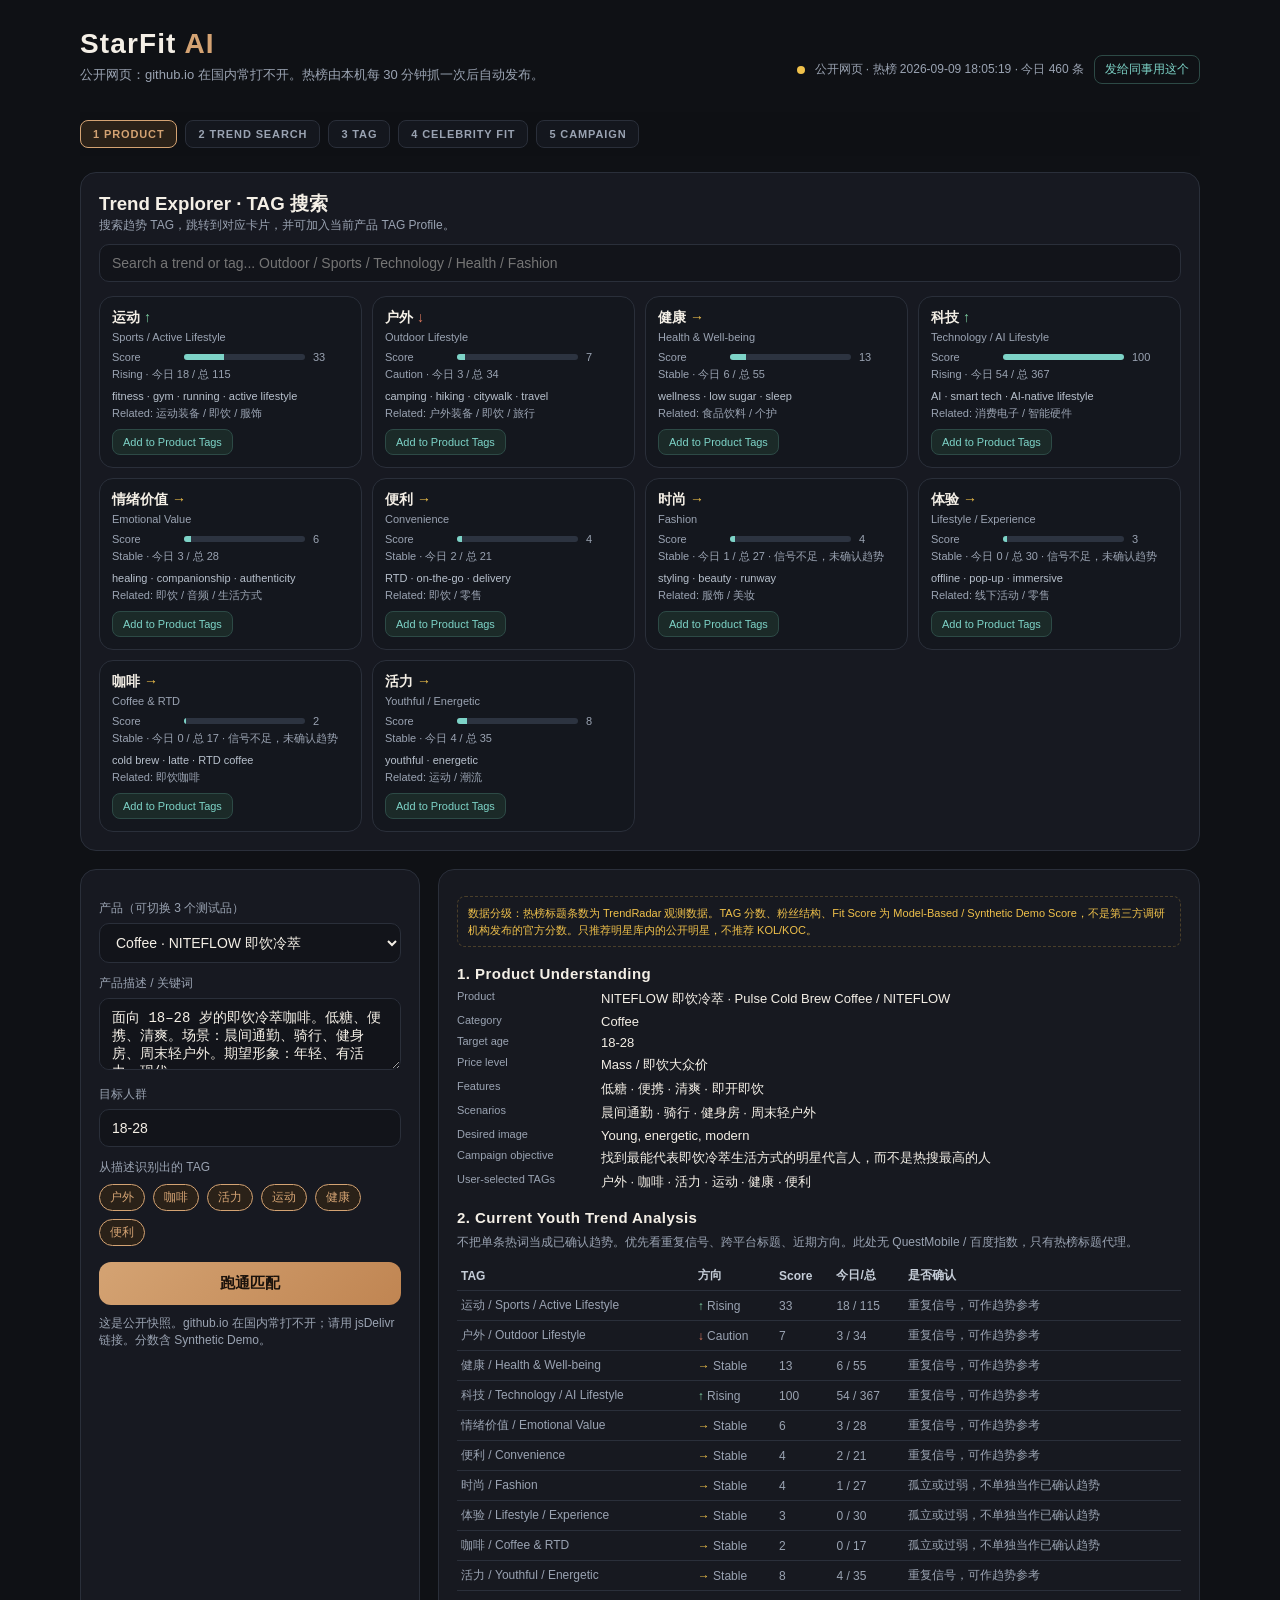
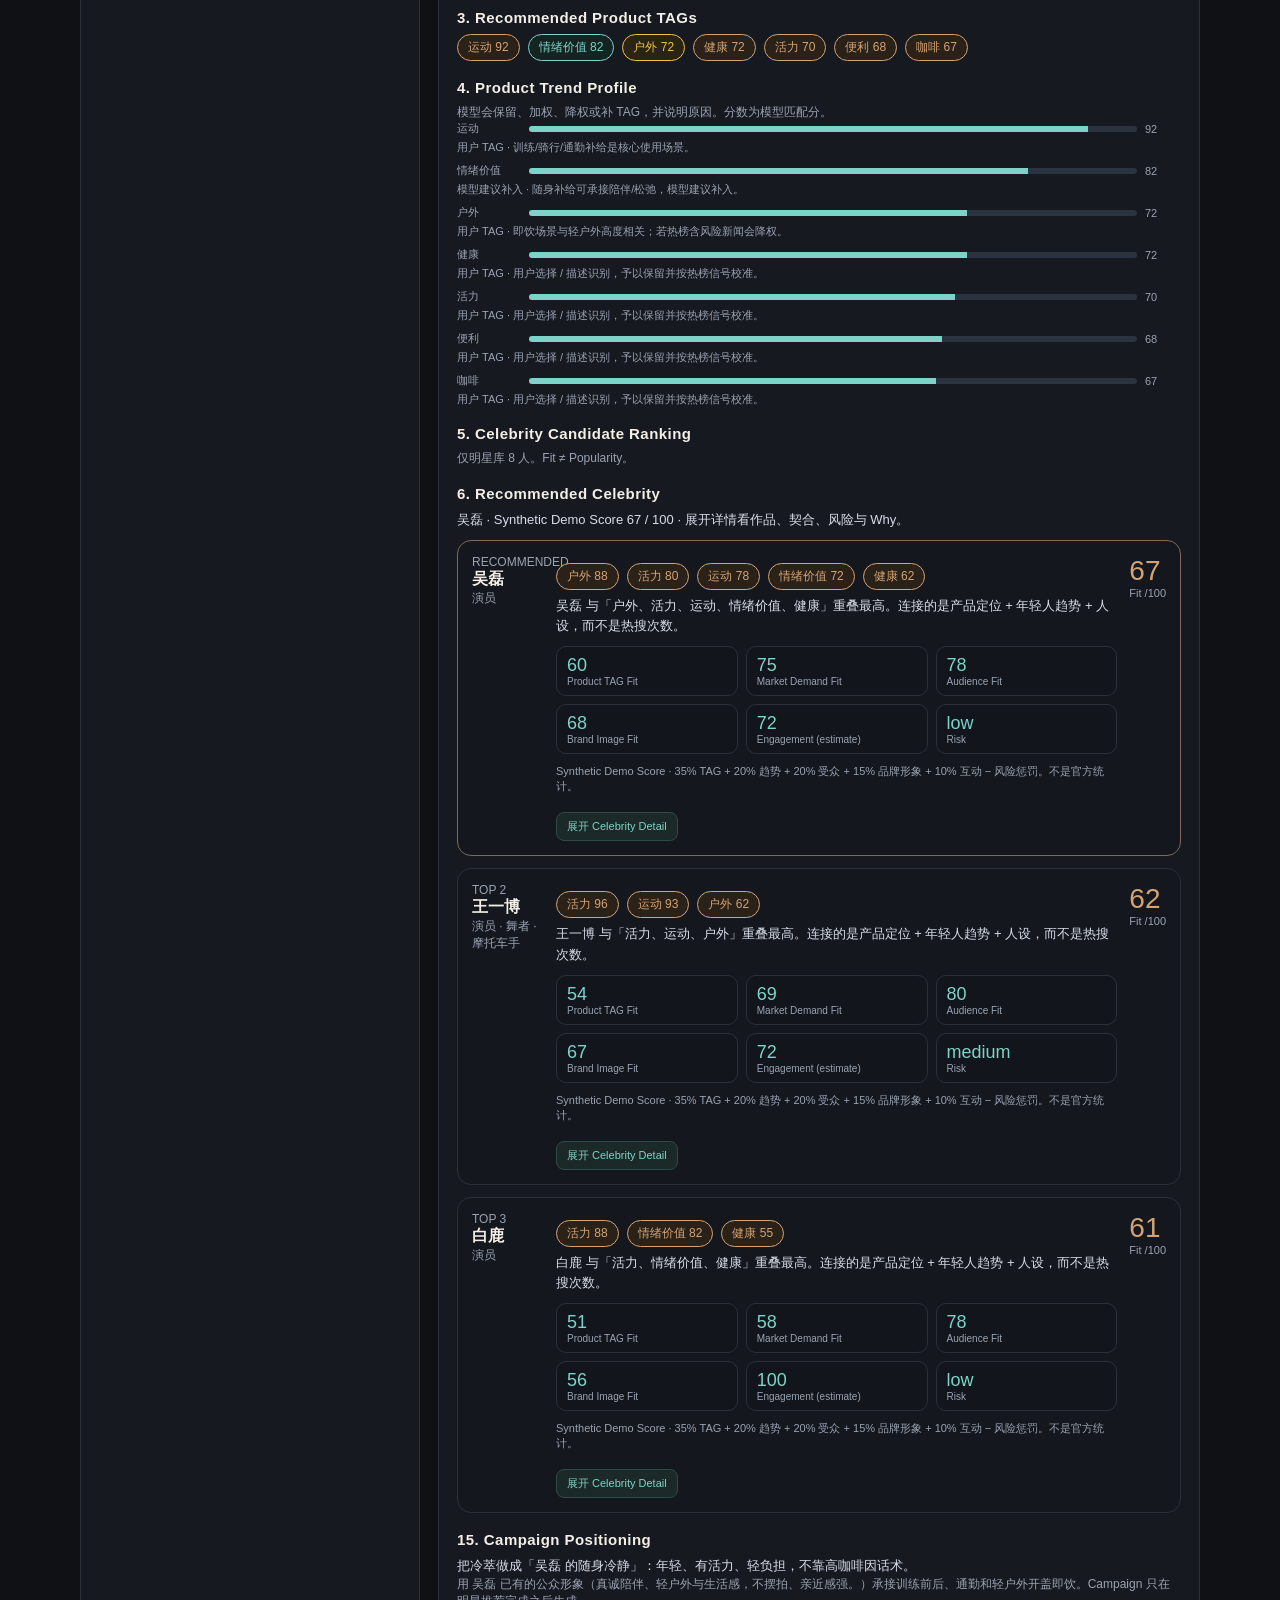
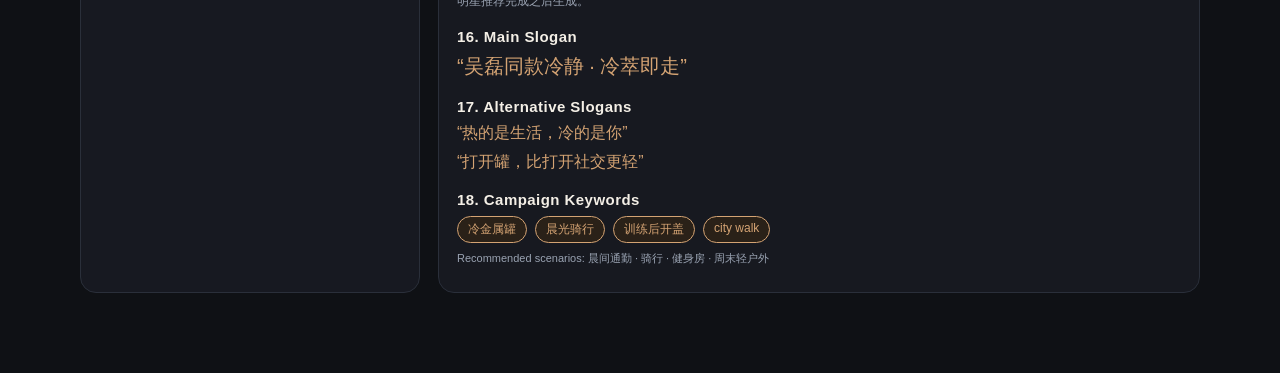
==== index.html @ bd8d04a3 "Publish the latest StarFit demo so colleagues can open it outside this LAN. Co-authored-by: Cursor <" ====
<!DOCTYPE html>
<html lang="zh-CN">
<head>
<meta charset="UTF-8">
<meta name="viewport" content="width=device-width, initial-scale=1.0">
<title>StarFit AI · 明星 × 年轻人趋势 × 品牌匹配</title>
<style>
  :root {
    --bg: #0f1115;
    --card: #181b22;
    --line: #2a2f3a;
    --text: #f4efe6;
    --muted: #9aa3b2;
    --accent: #d4a373;
    --accent-2: #7dd3c7;
    --good: #7dcea0;
    --warn: #f0c14b;
    --bad: #e07a5f;
  }
  * { box-sizing: border-box; margin: 0; padding: 0; }
  body {
    font-family: "PingFang SC", "Noto Sans SC", Inter, sans-serif;
    background: radial-gradient(1200px 600px at 10% -10%, #243044 0%, var(--bg) 50%);
    color: var(--text);
    min-height: 100vh;
    padding: 28px 20px 80px;
  }
  .wrap { max-width: 1120px; margin: 0 auto; }
  header { display: flex; justify-content: space-between; align-items: flex-end; gap: 16px; margin-bottom: 28px; }
  h1 { font-size: 28px; letter-spacing: .04em; }
  h1 span { color: var(--accent); }
  .sub { color: var(--muted); font-size: 13px; margin-top: 6px; }
  .grid { display: grid; grid-template-columns: 340px 1fr; gap: 18px; }
  @media (max-width: 900px) { .grid { grid-template-columns: 1fr; } }
  .card {
    background: color-mix(in srgb, var(--card) 92%, transparent);
    border: 1px solid var(--line);
    border-radius: 16px;
    padding: 18px;
  }
  label { display: block; font-size: 12px; color: var(--muted); margin: 12px 0 6px; }
  select, input, textarea {
    width: 100%; background: #12141a; color: var(--text);
    border: 1px solid var(--line); border-radius: 10px; padding: 10px 12px; font-size: 14px;
  }
  textarea { min-height: 72px; resize: vertical; }
  .tags { display: flex; flex-wrap: wrap; gap: 8px; margin-top: 8px; }
  .tag {
    font-size: 12px; padding: 4px 10px; border-radius: 999px;
    border: 1px solid var(--line); color: var(--muted);
  }
  .tag.on { background: #2a2118; border-color: var(--accent); color: var(--accent); }
  .tag.add { background: #142422; border-color: var(--accent-2); color: var(--accent-2); }
  .tag.warn { background: #2a2414; border-color: var(--warn); color: var(--warn); }
  button.run {
    width: 100%; margin-top: 16px; padding: 12px 14px; border: 0; border-radius: 12px;
    background: linear-gradient(135deg, #d4a373, #c08552); color: #1a120c;
    font-weight: 700; cursor: pointer; font-size: 15px;
  }
  button.run:hover { filter: brightness(1.08); }
  button.ghost {
    width: 100%; margin-top: 8px; padding: 10px 14px; border-radius: 12px;
    background: transparent; color: var(--accent-2); border: 1px solid #2d4a46; cursor: pointer;
  }
  button.ghost:disabled { opacity: .5; cursor: wait; }
  .livebar {
    display: flex; align-items: center; gap: 10px; justify-content: flex-end; flex-wrap: wrap;
    font-size: 12px; color: var(--muted);
  }
  a.share {
    color: var(--accent-2); text-decoration: none; border: 1px solid #2d4a46;
    padding: 5px 10px; border-radius: 8px; white-space: nowrap;
  }
  a.share:hover { filter: brightness(1.1); }
  .dot { width: 8px; height: 8px; border-radius: 50%; background: var(--good); box-shadow: 0 0 8px var(--good); }
  .dot.off { background: var(--warn); box-shadow: none; }
  .flow {
    display: flex; gap: 8px; flex-wrap: wrap; margin: 0 0 16px;
    position: sticky; top: 8px; z-index: 30; padding: 8px 0;
    background: color-mix(in srgb, var(--bg) 88%, transparent);
    backdrop-filter: blur(10px);
  }
  .flow button {
    font: inherit; font-size: 11px; font-weight: 700; letter-spacing: .08em;
    color: var(--muted); padding: 7px 12px; border: 1px solid var(--line);
    border-radius: 8px; background: #14171e; cursor: pointer;
  }
  .flow button:hover { color: var(--text); border-color: var(--accent-2); }
  .flow button.on { color: var(--accent); border-color: var(--accent); background: #2a2118; }
  #panel-product, #trend-explorer, #panel-tags, #panel-tag, #panel-ranking, #panel-campaign, #panel-product-out {
    scroll-margin-top: 56px;
  }
  .search-wrap { position: relative; margin: 10px 0 14px; }
  .search-drop {
    display: none; position: absolute; z-index: 20; left: 0; right: 0; top: calc(100% + 6px);
    background: #12151c; border: 1px solid var(--line); border-radius: 12px; overflow: hidden;
  }
  .search-drop.show { display: block; }
  .search-item {
    width: 100%; text-align: left; background: transparent; border: 0; color: var(--text);
    padding: 10px 12px; cursor: pointer; display: flex; justify-content: space-between; gap: 10px; align-items: center;
  }
  .search-item:hover { background: #1c2230; }
  .trend-grid { display: grid; grid-template-columns: repeat(auto-fill, minmax(210px, 1fr)); gap: 10px; }
  .trend-card {
    border: 1px solid var(--line); border-radius: 14px; padding: 12px; background: #14171e; scroll-margin-top: 18px;
  }
  .trend-card.hl { border-color: var(--accent); box-shadow: 0 0 0 1px color-mix(in srgb, var(--accent) 55%, transparent); }
  .trend-card h4 { font-size: 14px; margin-bottom: 4px; }
  .arrow { color: var(--good); font-weight: 700; }
  .arrow.down { color: var(--bad); }
  .arrow.flat { color: var(--warn); }
  .mini { font-size: 11px; color: var(--muted); margin: 4px 0 8px; }
  button.tiny {
    width: auto; margin: 0; padding: 6px 10px; font-size: 11px; border-radius: 8px;
    background: #1b2a28; color: var(--accent-2); border: 1px solid #2d4a46; cursor: pointer;
  }
  .celeb { display: grid; grid-template-columns: 72px 1fr auto; gap: 12px; align-items: start; padding: 14px; border: 1px solid var(--line); border-radius: 14px; background: #14171e; }
  .celeb.open { grid-template-columns: 1fr; }
  .celeb-detail {
    grid-column: 1 / -1; border-top: 1px dashed var(--line); padding-top: 14px; margin-top: 6px;
    display: grid; gap: 14px;
  }
  .profile-grid { display: grid; grid-template-columns: 1fr 1fr; gap: 8px 16px; font-size: 13px; }
  @media (max-width: 700px) { .profile-grid, .fit-grid { grid-template-columns: 1fr; } }
  .profile-grid b { display: block; font-size: 11px; color: var(--muted); font-weight: 500; }
  .fit-grid { display: grid; grid-template-columns: 1fr 200px; gap: 16px; align-items: center; }
  .match-col h4, .market h4, .works h4 { font-size: 13px; color: var(--accent); margin-bottom: 8px; letter-spacing: .04em; }
  .pair { display: grid; grid-template-columns: 72px 1fr 40px; gap: 8px; align-items: center; font-size: 11px; color: var(--muted); margin: 5px 0; }
  .pair i { display: block; height: 7px; background: #2c3340; border-radius: 99px; overflow: hidden; }
  .pair i em { display: block; height: 100%; background: var(--accent-2); }
  .pair.strong i em { background: var(--good); }
  .pair.partial i em { background: var(--warn); }
  .market-score { font-size: 28px; color: var(--accent-2); font-variant-numeric: tabular-nums; }
  .market-score small { display: block; font-size: 11px; color: var(--muted); }
  .note-chip { font-size: 11px; color: var(--warn); border: 1px dashed var(--line); border-radius: 8px; padding: 6px 8px; }
  .works li { font-size: 13px; color: #d7dde8; margin: 4px 0 4px 16px; }
  .rank { display: grid; gap: 12px; }
  .celeb { display: grid; grid-template-columns: 72px 1fr auto; gap: 12px; align-items: start; padding: 14px; border: 1px solid var(--line); border-radius: 14px; background: #14171e; }
  .score { font-size: 28px; color: var(--accent); font-variant-numeric: tabular-nums; }
  .score small { display: block; font-size: 11px; color: var(--muted); font-weight: 400; }
  .why { font-size: 13px; color: #d7dde8; line-height: 1.55; margin-top: 6px; }
  .bars { display: grid; gap: 4px; margin-top: 8px; }
  .bar { display: grid; grid-template-columns: 64px 1fr 36px; gap: 8px; align-items: center; font-size: 11px; color: var(--muted); }
  .bar i { display: block; height: 6px; background: #2c3340; border-radius: 99px; overflow: hidden; }
  .bar i em { display: block; height: 100%; background: var(--accent-2); }
  .campaign { margin-top: 16px; }
  .slogan { font-size: 20px; color: var(--accent); margin: 8px 0; }
  .muted { color: var(--muted); font-size: 12px; }
  .source { font-size: 11px; color: var(--warn); border: 1px dashed #4a3f2a; border-radius: 8px; padding: 8px 10px; margin: 8px 0 14px; line-height: 1.5; }
  .kv { display: grid; grid-template-columns: 132px 1fr; gap: 6px 12px; font-size: 13px; }
  .kv b { color: var(--muted); font-weight: 500; font-size: 11px; }
  .score-row { display: grid; grid-template-columns: repeat(3, 1fr); gap: 8px; margin: 10px 0; }
  @media (max-width: 700px) { .score-row { grid-template-columns: 1fr 1fr; } .kv { grid-template-columns: 1fr; } }
  .metric { background: #12151c; border: 1px solid var(--line); border-radius: 10px; padding: 8px 10px; }
  .metric em { font-style: normal; font-size: 18px; color: var(--accent-2); font-variant-numeric: tabular-nums; display: block; }
  .metric span { display: block; font-size: 10px; color: var(--muted); }
  .rec { border-color: color-mix(in srgb, var(--accent) 50%, var(--line)); }
  .kw { font-size: 11px; color: #b7c0cc; }
  h3.sec { font-size: 15px; margin: 18px 0 8px; letter-spacing: .03em; }
  .pair.weak i em { background: #5a6270; }
  .risks li { font-size: 13px; color: #d7dde8; margin: 4px 0 4px 16px; }
  .pill { font-size: 11px; padding: 2px 8px; border-radius: 99px; }
  .pill.keep { background: #1d3a2c; color: var(--good); }
  .pill.add { background: #16332f; color: var(--accent-2); }
  .pill.caution { background: #3a3014; color: var(--warn); }
  table { width: 100%; border-collapse: collapse; font-size: 12px; margin-top: 10px; }
  td, th { text-align: left; padding: 6px 4px; border-bottom: 1px solid var(--line); color: var(--muted); }
  th { color: #c5cdd8; }
</style>
</head>
<body>
<div class="wrap">
  <header>
    <div>
      <h1>StarFit <span>AI</span></h1>
      <p class="sub">实时网站：热榜来自本机 TrendRadar，匹配分数随最新数据重算。</p>
    </div>
    <div class="livebar">
      <span class="dot" id="dot"></span><span id="liveMeta">连接中…</span>
      <a id="shareLink" class="share" href="https://fastly.jsdelivr.net/gh/zhongh918-ops/starfit-ai@main/index.html" target="_blank" rel="noopener">发给同事用这个</a>
    </div>
  </header>

  <nav class="flow" id="flowNav" aria-label="流程跳转">
    <button type="button" data-go="panel-product" class="on">1 PRODUCT</button>
    <button type="button" data-go="trend-explorer">2 TREND SEARCH</button>
    <button type="button" data-go="panel-tag">3 TAG</button>
    <button type="button" data-go="panel-ranking">4 CELEBRITY FIT</button>
    <button type="button" data-go="panel-campaign">5 CAMPAIGN</button>
  </nav>

  <section id="trend-explorer" class="card" style="margin-bottom:18px">
    <h3>Trend Explorer · TAG 搜索</h3>
    <p class="muted">搜索趋势 TAG，跳转到对应卡片，并可加入当前产品 TAG Profile。</p>
    <div class="search-wrap">
      <input id="tagSearch" placeholder="Search a trend or tag... Outdoor / Sports / Technology / Health / Fashion" autocomplete="off">
      <div id="tagResults" class="search-drop"></div>
    </div>
    <div id="trendCards" class="trend-grid"></div>
  </section>

  <div class="grid">
    <aside class="card" id="panel-product">
      <label>产品（可切换 3 个测试品）</label>
      <select id="product"></select>
      <label>产品描述 / 关键词</label>
      <textarea id="desc" placeholder="输入卖点或关键词，例如：时尚、美妆、情绪价值。改完点「跑通匹配」。"></textarea>
      <label>目标人群</label>
      <input id="audience" value="18-28">
      <label>从描述识别出的 TAG</label>
      <div class="tags" id="seedTags"></div>
      <span id="panel-tags"></span>
      <button class="run" id="run">跑通匹配</button>
      <button class="ghost" id="refresh">抓取最新热榜（约 1 分钟）</button>
      <p class="muted" style="margin-top:10px" id="hint">只推荐明星库内的公开明星，不推荐 KOL/KOC。匹配分为 Model-Based / Synthetic Demo Score，不是第三方官方分数。</p>
    </aside>
    <main id="out" class="card"><p class="muted">选择产品后点击跑通。系统会用趋势库判断 TAG 是否成立，再匹配 Top 3 明星并生成 slogan。</p></main>
  </div>
</div>
<script>
const state = { trends: null, celebrities: null, products: null, meta: null, seeded: false, pinnedTags: [], openCeleb: null };

function setLive() {
  const m = state.meta || {};
  const live = !!m.live;
  const today = m.today_items != null ? `今日 ${m.today_items} 条` : '';
  const when = (m.source_mtime || m.generated_at || '').replace('T', ' ').slice(0, 19);
  const clock = new Date().toTimeString().slice(0, 8);
  document.getElementById('liveMeta').textContent = live
    ? `实时 ${clock} · ${today} · 热榜 ${when || '—'}`
    : `公开网页 · 热榜 ${when || '—'} · ${today}`;
  document.getElementById('dot').classList.toggle('off', !live);
  document.querySelector('.sub').textContent = live
    ? '实时网站：热榜来自本机 TrendRadar，匹配分数随最新数据重算。'
    : '公开网页：github.io 在国内常打不开。热榜由本机每 30 分钟抓一次后自动发布。';
  document.getElementById('refresh').hidden = !live;
  document.getElementById('hint').textContent = live
    ? '本机实时页只有同一 Wi-Fi 能开。发给外网同事请点右上角「发给同事用这个」。'
    : '这是公开快照。github.io 在国内常打不开；请用 jsDelivr 链接。分数含 Synthetic Demo。';
}

async function fetchState() {
  try {
    const r = await fetch('/api/state', { cache: 'no-store' });
    const ct = r.headers.get('content-type') || '';
    if (r.ok && ct.includes('application/json')) return r.json();
  } catch (e) {}
  const r = await fetch('data/state.json?t=' + Date.now(), { cache: 'no-store' });
  if (!r.ok) throw new Error('无法加载趋势数据');
  return r.json();
}

async function load(keepProduct) {
  const data = await fetchState();
  state.trends = data.trends;
  state.celebrities = data.celebrities;
  state.products = data.products;
  state.meta = data.meta;
  setLive();
  const sel = document.getElementById('product');
  if (!state.products.some(p => p.id === 'custom')) {
    state.products.push({ id: 'custom', name: '自定义产品', category: 'Custom', audience: '18-28', seed_tags: [], description: '' });
  }
  if (!state.seeded) {
    sel.innerHTML = '';
    state.products.forEach((x, i) => {
      const o = document.createElement('option');
      o.value = x.id; o.textContent = `${x.category} · ${x.name}`;
      if (i === 0) o.selected = true;
      sel.appendChild(o);
    });
    state.seeded = true;
  }
  if (!keepProduct) { state.pinnedTags = []; fillProduct(); }
  else syncTagsFromDesc();
  renderTrends();
  render();
}

const TAG_RULES = {
  '运动': /运动|健身|跑步|马拉松|NBA|CBA|足球|篮球|奥运|训练|瑜伽|骑行|网球|乒乓|运动员|跑鞋|球鞋|健身房|sports?|fitness|running|gym/i,
  '户外': /户外|露营|徒步|登山|旅行|自驾|city\s*walk|海边|滑雪|冲浪|川西|outdoor|camping|hiking|travel/i,
  '健康': /健康|养生|减脂|减肥|睡眠|防晒|低糖|无糖|轻食|蛋白|health/i,
  '科技': /科技|AI|人工智能|芯片|华为|苹果|小米|机器人|智能|数码|手机|耳机|降噪|折叠|tech|smart/i,
  '情绪价值': /情绪|治愈|松弛|氛围|陪伴|真诚|解压|燕麦系|healing/i,
  '便利': /便利|即饮|外卖|通勤|速溶|懒人|到家|convenient/i,
  '时尚': /时尚|穿搭|美妆|潮流|秀场|时装|造型|fashion|beauty|makeup/i,
  '体验': /体验|沉浸|快闪|线下|展览|市集|experience/i,
  '咖啡': /咖啡|拿铁|冷萃|美式|咖啡因|茶姬|coffee|latte/i,
  '活力': /青春|活力|街舞|热血|燃|youth|energy/i
};
const EN_ALIAS = { sports:'运动', sport:'运动', fitness:'运动', running:'运动', gym:'运动', outdoor:'户外', outdoors:'户外', health:'健康', tech:'科技', fashion:'时尚', beauty:'时尚', makeup:'时尚', coffee:'咖啡' };

function extractTags(text) {
  const found = [];
  const seen = new Set();
  const add = t => { if (t && !seen.has(t)) { seen.add(t); found.push(t); } };
  const raw = (text || '').trim();
  if (!raw) return found;
  Object.keys(TAG_RULES).forEach(tag => { if (raw.includes(tag)) add(tag); });
  Object.keys(TAG_RULES).forEach(tag => { if (TAG_RULES[tag].test(raw)) add(tag); });
  raw.split(/[\s,，、;；/|]+/).forEach(tok => {
    const k = tok.trim().toLowerCase();
    if (EN_ALIAS[k]) add(EN_ALIAS[k]);
  });
  return found;
}

function currentSeed() {
  const extracted = extractTags(document.getElementById('desc').value);
  const p = state.products.find(x => x.id === document.getElementById('product').value);
  const base = extracted.length ? extracted : ((p && p.seed_tags) ? p.seed_tags.slice() : []);
  const extra = state.pinnedTags || [];
  return [...new Set([...base, ...extra])];
}

function syncTagsFromDesc() {
  const extracted = extractTags(document.getElementById('desc').value);
  const seed = currentSeed();
  const fallback = extracted.length === 0 && seed.length > 0 && !(state.pinnedTags || []).length;
  document.getElementById('seedTags').innerHTML = seed.map(t => {
    const pin = (state.pinnedTags || []).includes(t);
    return `<span class="tag ${pin ? 'add' : 'on'}">${t}${pin ? ' +' : ''}</span>`;
  }).join('')
    + (fallback ? '<span class="muted">描述里还没识别到关键词，暂用产品预设 TAG</span>' : '')
    + (!seed.length ? '<span class="muted">请在描述里写关键词，或从上方趋势卡加入 TAG</span>' : '');
}

function fillProduct() {
  const p = state.products.find(x => x.id === document.getElementById('product').value);
  document.getElementById('desc').value = p.description || '';
  document.getElementById('audience').value = p.audience || '18-28';
  document.getElementById('run').textContent = p.id === 'custom' ? '按描述匹配代言人' : '跑通匹配';
  syncTagsFromDesc();
}

function trendConfirmed(tr) {
  if (!tr) return false;
  return (tr.mention_count || 0) >= 8 && ((tr.today_count || 0) >= 2 || (tr.heat || 0) >= 0.25);
}

function understandProduct(product, desc, audience, seed) {
  const text = desc || product.description || '';
  const price = product.price_level || (/轻奢|高端|奢/.test(text) ? 'Premium' : /平价|性价比/.test(text) ? 'Value' : '未提供');
  const features = (product.features && product.features.length) ? product.features : extractTags(text);
  const scenarios = (product.scenarios && product.scenarios.length) ? product.scenarios : [];
  const image = product.desired_image || (/年轻|活力/.test(text) ? 'Young, energetic' : '未提供');
  const objective = product.campaign_objective || '找到最适合该产品的明星代言人，而不是热搜最高的人';
  return {
    name: product.name_en || product.name,
    name_zh: product.name,
    category: product.category || 'Custom',
    audience: audience || product.audience || '18-28',
    price, features, scenarios, image, objective, seed, text
  };
}

function buildProductProfile(seedTags, product, trends, desc) {
  const result = [];
  const seen = new Set();
  const cat = product.category || '';
  const text = desc || '';
  const push = (tag, origin, why, forceScore) => {
    if (seen.has(tag) || !tag) return;
    const tr = trends[tag] || { heat: 0.25, verdict: 'keep', note: '趋势库暂无独立热度。', evidence: [], mention_count: 0, today_count: 0 };
    let score = Math.round(50 + 48 * (tr.heat || 0));
    if (origin === 'seed') score = Math.min(98, score + 16);
    if (tr.verdict === 'caution') score = Math.round(score * 0.7);
    if (forceScore != null) score = forceScore;
    score = Math.max(8, Math.min(98, score));
    seen.add(tag);
    result.push({
      tag, origin, why,
      score,
      weight: score / 100,
      heat: tr.heat || 0,
      verdict: tr.verdict,
      note: tr.note,
      confirmed: trendConfirmed(tr),
      evidence: (tr.evidence || []).slice(0, 2),
      mention_count: tr.mention_count || 0,
      today_count: tr.today_count || 0
    });
  };

  seedTags.forEach(tag => {
    let why = '用户选择 / 描述识别，予以保留并按热榜信号校准。';
    let force = null;
    if (cat === 'Coffee') {
      if (tag === '户外') { force = trends[tag]?.verdict === 'caution' ? 72 : 95; why = '即饮场景与轻户外高度相关；若热榜含风险新闻会降权。'; }
      if (tag === '运动') { force = 92; why = '训练/骑行/通勤补给是核心使用场景。'; }
      if (tag === '科技' && !/智能硬件|芯片|传感器|APP/.test(text)) { force = 76; why = '用户选了科技，但对即饮咖啡偏弱相关，模型降权（非删除）。'; }
    }
    if (cat === 'Sports Shoes' && tag === '运动') { force = 95; why = '品类主轴就是运动训练。'; }
    if (cat === 'Smart Headphones' && tag === '科技') { force = 95; why = '智能硬件主轴。'; }
    push(tag, 'seed', why, force);
  });

  const extras = [];
  if (cat === 'Coffee') {
    extras.push(['便利', 90, '即饮刚需，模型建议补入。']);
    extras.push(['健康', 88, '低糖/清爽定位与健康感相关，模型建议补入。']);
    extras.push(['情绪价值', 82, '随身补给可承接陪伴/松弛，模型建议补入。']);
  }
  if (cat === 'Sports Shoes') extras.push(['健康', 80, '训练场景常与健康生活方式重叠。']);
  if (cat === 'Smart Headphones') extras.push(['便利', 78, '通勤降噪属于便利场景。']);
  extras.forEach(([tag, score, why]) => {
    if (!seedTags.includes(tag)) push(tag, 'recommend', why, score);
  });

  return result.sort((a, b) => b.score - a.score);
}

function ageFit(celeb) {
  const aud = document.getElementById('audience').value || '';
  const s = celeb.fan_profile.age_split;
  if (/18\s*[-–]\s*24/.test(aud) && !/25/.test(aud)) return s['18-24'] || 0;
  if (/29\s*[-–]\s*35/.test(aud)) return s['29-35'] || 0;
  return (s['18-24'] || 0) + (s['25-28'] || 0);
}

function brandImageFit(celeb, product, optTags) {
  const desired = `${product.desired_image || ''} ${document.getElementById('desc').value || ''}`;
  const keys = [];
  if (/年轻|青春|youth|energetic|活力|燃/.test(desired)) keys.push('活力');
  if (/运动|athletic|sports/.test(desired)) keys.push('运动');
  if (/现代|科技|modern|tech/.test(desired)) keys.push('科技');
  if (/户外|outdoor/.test(desired)) keys.push('户外');
  if (/时尚|fashion/.test(desired)) keys.push('时尚');
  if (/真诚|authentic/.test(desired)) keys.push('真诚');
  if (/情绪|陪伴|calm/.test(desired)) keys.push('情绪价值');
  optTags.slice(0, 4).forEach(t => { if (!keys.includes(t.tag)) keys.push(t.tag); });
  if (!keys.length) return 0.5;
  return keys.reduce((s, tag) => s + (celeb.tags[tag] || 0), 0) / keys.length;
}

function matchOne(optTags, celeb, product) {
  let num = 0, den = 0;
  const hits = [];
  optTags.forEach(t => {
    const cv = celeb.tags[t.tag] || 0;
    const w = (t.score || 50) / 100;
    num += w * cv;
    den += w;
    if (cv >= 0.55) hits.push({ tag: t.tag, product: w, celeb: cv });
  });
  const tagScore = den ? num / den : 0;
  const ageScore = ageFit(celeb);
  const market = marketDemandFit(celeb, optTags);
  const brandScore = brandImageFit(celeb, product, optTags);
  const engagement = Math.min(1, 0.25 + 0.75 * Math.log(1 + (celeb.heat_mentions || 0)) / Math.log(17));
  const riskPenalty = (celeb.risk?.score || 0) * 0.12;
  const raw = 0.35 * tagScore + 0.20 * (market.score / 100) + 0.20 * ageScore + 0.15 * brandScore + 0.10 * engagement;
  const final = Math.max(0, Math.min(1, raw - riskPenalty));
  return {
    celeb, tagScore, ageScore, brandScore, engagement, market,
    heatScore: engagement, riskScore: 1 - (celeb.risk?.score || 0),
    final,
    hits: hits.sort((a, b) => b.celeb - a.celeb).slice(0, 5)
  };
}

function campaign(product, tags, top, brief) {
  const name = top.celeb.name;
  const image = top.celeb.public_image || name;
  const tagStr = tags.slice(0, 4).map(t => t.tag).join(' / ');
  const scenarios = (brief.scenarios && brief.scenarios.length) ? brief.scenarios : ['日常使用场景'];
  if (product.id === 'cold-brew') {
    return {
      positioning: `把冷萃做成「${name} 的随身冷静」：年轻、有活力、轻负担，不靠高咖啡因话术。`,
      concept: `用 ${name} 已有的公众形象（${image}）承接训练前后、通勤和轻户外开盖即饮。Campaign 只在明星推荐完成之后生成。`,
      main: `${name}同款冷静 · 冷萃即走`,
      alts: ['热的是生活，冷的是你', '打开罐，比打开社交更轻'],
      visual: ['冷金属罐', '晨光骑行', '训练后开盖', 'city walk'],
      scenarios
    };
  }
  if (product.id === 'shoes') {
    return {
      positioning: `真实训练感，而不是秀场空降。${name} 的运动人设是产品证据。`,
      concept: `镜头跟着落地、再跑一公里。科技缓震用动作说话。`,
      main: `${name} · 训练日从落地开始`,
      alts: ['这一步，被看见', '轻，是为了再跑一公里'],
      visual: ['跑道晨雾', '鞋底落地特写', '健身房包'],
      scenarios
    };
  }
  if (product.id === 'headphones') {
    return {
      positioning: `降噪 = 情绪边界。用 ${name} 的克制/陪伴感，而不是吵闹带货。`,
      concept: `${name} 负责「我需要自己的声音」。`,
      main: `世界先静一下`,
      alts: ['你的节奏，入耳生效', `${name} · 把噪音留在舱外`],
      visual: ['地铁窗', '降噪波形', '独处侧脸'],
      scenarios
    };
  }
  const snippet = (brief.text || product.name).replace(/\s+/g, ' ').slice(0, 40);
  return {
    positioning: `用 ${name} 的公众形象承接「${snippet}」，主轴是 ${tagStr}。`,
    concept: `内容走真实人设场景，不硬广、不套用万能口号。`,
    main: `${name} × ${tags[0] ? tags[0].tag : product.name}`,
    alts: ['被看见的是你，不是广告', `${tagStr} · 从人设出发`],
    visual: tags.slice(0, 3).map(t => t.tag),
    scenarios
  };
}

function pct(x) { return Math.round(x * 100); }

const TAG_EN = {
  '运动': 'Sports / Active Lifestyle',
  '户外': 'Outdoor Lifestyle',
  '健康': 'Health & Well-being',
  '科技': 'Technology / AI Lifestyle',
  '情绪价值': 'Emotional Value',
  '便利': 'Convenience',
  '时尚': 'Fashion',
  '体验': 'Lifestyle / Experience',
  '咖啡': 'Coffee & RTD',
  '活力': 'Youthful / Energetic'
};
const TAG_ALIAS = {
  outdoor: '户外', outdoors: '户外', hiking: '户外', camping: '户外', travel: '户外', '户外': '户外',
  sport: '运动', sports: '运动', fitness: '运动', gym: '运动', running: '运动', active: '运动', '运动': '运动',
  tech: '科技', technology: '科技', ai: '科技', smart: '科技', '科技': '科技',
  health: '健康', wellbeing: '健康', wellness: '健康', '健康': '健康',
  fashion: '时尚', beauty: '时尚', makeup: '时尚', '时尚': '时尚',
  coffee: '咖啡', latte: '咖啡', '咖啡': '咖啡',
  emotion: '情绪价值', healing: '情绪价值', '情绪': '情绪价值',
  convenience: '便利', '便利': '便利',
  youth: '活力', energy: '活力', '活力': '活力',
  lifestyle: '体验', experience: '体验', '体验': '体验'
};
const TAG_META = {
  '运动': { keywords: ['fitness', 'gym', 'running', 'active lifestyle'], categories: ['运动装备', '即饮', '服饰'] },
  '户外': { keywords: ['camping', 'hiking', 'citywalk', 'travel'], categories: ['户外装备', '即饮', '旅行'] },
  '健康': { keywords: ['wellness', 'low sugar', 'sleep'], categories: ['食品饮料', '个护'] },
  '科技': { keywords: ['AI', 'smart tech', 'AI-native lifestyle'], categories: ['消费电子', '智能硬件'] },
  '情绪价值': { keywords: ['healing', 'companionship', 'authenticity'], categories: ['即饮', '音频', '生活方式'] },
  '便利': { keywords: ['RTD', 'on-the-go', 'delivery'], categories: ['即饮', '零售'] },
  '时尚': { keywords: ['styling', 'beauty', 'runway'], categories: ['服饰', '美妆'] },
  '体验': { keywords: ['offline', 'pop-up', 'immersive'], categories: ['线下活动', '零售'] },
  '咖啡': { keywords: ['cold brew', 'latte', 'RTD coffee'], categories: ['即饮咖啡'] },
  '活力': { keywords: ['youthful', 'energetic'], categories: ['运动', '潮流'] }
};
const COFFEE_RELATED = ['便利', '健康', '户外', '情绪价值', '运动', '咖啡'];

function trendArrow(tag) {
  const t = (state.trends || {})[tag];
  if (!t) return { mark: '→', cls: 'flat', status: 'Stable' };
  if (t.verdict === 'caution') return { mark: '↓', cls: 'down', status: 'Caution' };
  if ((t.today_count || 0) >= 8 || (t.heat || 0) >= 0.45) return { mark: '↑', cls: '', status: 'Rising' };
  return { mark: '→', cls: 'flat', status: 'Stable' };
}

function renderTrends() {
  const box = document.getElementById('trendCards');
  if (!box || !state.trends) return;
  const tags = Object.keys(state.trends);
  box.innerHTML = tags.map(tag => {
    const t = state.trends[tag];
    const a = trendArrow(tag);
    return `<article class="trend-card" id="trend-${tag}">
      <h4>${tag} <span class="arrow ${a.cls}">${a.mark}</span></h4>
      <div class="mini">${TAG_EN[tag] || tag}</div>
      <div class="bar"><span>Score</span><i><em style="width:${pct(t.heat)}%"></em></i><span>${pct(t.heat)}</span></div>
      <p class="mini">${a.status} · 今日 ${t.today_count || 0} / 总 ${t.mention_count || 0}${trendConfirmed(t) ? '' : ' · 信号不足，未确认趋势'}</p>
      <p class="kw">${(TAG_META[tag]?.keywords || []).join(' · ')}</p>
      <p class="mini">Related: ${(TAG_META[tag]?.categories || []).join(' / ')}</p>
      <button class="tiny" data-add-tag="${tag}">Add to Product Tags</button>
    </article>`;
  }).join('');
}

function searchTrends(q) {
  q = (q || '').trim().toLowerCase();
  if (!q) return [];
  const hits = [];
  const seen = new Set();
  const push = (tag, related) => {
    if (!tag || seen.has(tag) || !state.trends[tag]) return;
    seen.add(tag);
    const a = trendArrow(tag);
    hits.push({ tag, related, score: pct(state.trends[tag].heat), arrow: a });
  };
  if (/coffee|latte|咖啡|拿铁|冷萃/.test(q)) COFFEE_RELATED.forEach((tag, i) => push(tag, i > 0));
  const mapped = TAG_ALIAS[q];
  if (mapped) push(mapped, false);
  Object.keys(state.trends).forEach(tag => {
    const hay = `${tag} ${TAG_EN[tag] || ''}`.toLowerCase();
    if (hay.includes(q) || tag.toLowerCase().includes(q)) push(tag, false);
  });
  Object.entries(TAG_ALIAS).forEach(([k, tag]) => {
    if (k.includes(q) || q.includes(k)) push(tag, k !== q);
  });
  return hits.slice(0, 7);
}

function showSearchResults(q) {
  const drop = document.getElementById('tagResults');
  const hits = searchTrends(q);
  if (!q.trim() || !hits.length) { drop.classList.remove('show'); drop.innerHTML = ''; return; }
  drop.innerHTML = hits.map(h => `<div class="search-item" data-jump-tag="${h.tag}">
    <span>${h.tag}<br><small class="muted">${TAG_EN[h.tag] || ''} ${h.related ? '· Related' : ''} · Trend ${h.score} <span class="arrow ${h.arrow.cls}">${h.arrow.mark}</span></small><br><small class="kw">${(TAG_META[h.tag]?.keywords || []).slice(0,3).join(' · ')}</small></span>
    <button class="tiny" data-add-tag="${h.tag}">Add to Product Tags</button>
  </div>`).join('');
  drop.classList.add('show');
}

function addProductTag(tag) {
  if (!tag) return;
  if (!state.pinnedTags.includes(tag)) state.pinnedTags.push(tag);
  syncTagsFromDesc();
  render();
  jumpToTrend(tag);
}

function jumpToTrend(tag) {
  document.getElementById('tagResults').classList.remove('show');
  const el = document.getElementById('trend-' + tag);
  if (!el) return;
  document.querySelectorAll('.trend-card.hl').forEach(n => n.classList.remove('hl'));
  el.classList.add('hl');
  el.scrollIntoView({ behavior: 'smooth', block: 'center' });
}

function marketDemandFit(celeb, optTags) {
  const productTags = (optTags || []).map(t => t.tag);
  const youthKeys = ['运动', '户外', '健康', '科技', '时尚', '活力', '情绪价值'];
  const rows = youthKeys.map(tag => {
    const cv = celeb.tags[tag] || 0;
    const a = trendArrow(tag);
    const lv = cv >= 0.75 ? 'High' : cv >= 0.5 ? 'Medium' : 'Low';
    return { tag, cv, arrow: a, level: lv };
  });
  const core = [];
  productTags.forEach(tag => {
    const cv = celeb.tags[tag] || 0;
    if (cv < 0.3) return;
    const a = trendArrow(tag);
    const demand = a.mark === '↑' ? 1.06 : a.mark === '↓' ? 0.9 : 1;
    core.push(Math.min(1, cv * demand));
  });
  const score = core.length ? Math.round(100 * core.reduce((a, b) => a + b, 0) / core.length) : 0;
  return { score, rows };
}

function compatibility(optTags, celeb) {
  return optTags.map(t => {
    const product = t.score != null ? t.score / 100 : 0.5 + 0.5 * (t.heat || 0);
    const celebV = celeb.tags[t.tag] || 0;
    const fit = Math.sqrt(Math.max(0, product) * celebV);
    let kind = 'weak';
    if (fit >= 0.72 && celebV >= 0.7) kind = 'strong';
    else if (fit >= 0.5) kind = 'partial';
    return { tag: t.tag, product, celeb: celebV, fit, kind };
  }).sort((a, b) => b.fit - a.fit);
}

function radarSVG(pairs) {
  const axes = pairs.slice(0, 6);
  if (!axes.length) return '';
  const cx = 90, cy = 90, r = 70, n = axes.length;
  const pt = (i, val) => {
    const ang = -Math.PI / 2 + (Math.PI * 2 * i) / n;
    return [cx + r * val * Math.cos(ang), cy + r * val * Math.sin(ang)];
  };
  const ring = (v) => axes.map((_, i) => pt(i, v).join(',')).join(' ');
  const poly = (key) => axes.map((a, i) => pt(i, Math.max(0.05, a[key])).join(',')).join(' ');
  const labels = axes.map((a, i) => {
    const [x, y] = pt(i, 1.18);
    return `<text x="${x}" y="${y}" text-anchor="middle" fill="#9aa3b2" font-size="9">${a.tag}</text>`;
  }).join('');
  return `<svg viewBox="0 0 180 180" width="180" height="180">
    <polygon points="${ring(1)}" fill="none" stroke="#2c3340"/>
    <polygon points="${ring(0.66)}" fill="none" stroke="#2c3340"/>
    <polygon points="${ring(0.33)}" fill="none" stroke="#2c3340"/>
    <polygon points="${poly('product')}" fill="rgba(212,163,115,.18)" stroke="#d4a373"/>
    <polygon points="${poly('celeb')}" fill="rgba(125,211,199,.18)" stroke="#7dd3c7"/>
    ${labels}
  </svg><div class="mini">橙：产品 TAG　青：明星 TAG</div>`;
}

function traitChips(celeb) {
  const order = ['运动','户外','科技','时尚','活力','真诚','健康','情绪价值','体验','便利'];
  return order.filter(t => (celeb.tags[t] || 0) >= 0.55)
    .map(t => `<span class="tag on">${t} ${pct(celeb.tags[t])}</span>`).join('');
}

function whyMarket(celeb, pairs, fit) {
  const strong = pairs.filter(p => p.kind === 'strong').map(p => p.tag);
  const head = strong.slice(0, 3).join('、') || pairs.slice(0, 2).map(p => p.tag).join('、');
  return `${celeb.name} 的公众形象与「${head}」高度重合（Market Demand Fit ${fit.score}/100）。推荐依据是人设是否符合当前年轻人趋势与产品要传递的品牌形象，而不是谁最红。热搜标题提及不主导排名。`;
}

function potentialRisks(r, pairs, product) {
  const c = r.celeb;
  const risks = [];
  const weak = pairs.filter(p => p.kind === 'weak' && (p.product >= 0.6 || (p.tag === '科技' && product.category === 'Coffee')));
  if (weak.length) risks.push(`形象错位：与产品 TAG「${weak.map(p => p.tag).join('、')}」重叠偏弱。`);
  if (r.ageScore < 0.55) risks.push('受众错位：粉丝年龄结构与目标 18–28 重合偏低（粉丝结构为 synthetic/demo）。');
  (c.risk?.notes || []).forEach(n => risks.push(`声誉风险（hybrid 评估，非官方尽调）：${n}`));
  if ((c.heat_mentions || 0) >= 12) risks.push(`过度曝光风险：样本期内热榜标题提及 ${c.heat_mentions} 次（观测数据），需避免纯热度绑定期。`);
  const m = r.market?.score || 0;
  if (m < 70) risks.push('趋势相关偏弱：当前公众形象与 Rising 年轻人趋势重叠不足。');
  risks.push('品类冲突 / 以往代言：资料不可用（unavailable），未收录真实代言合同。');
  return risks;
}

function celebDetailHTML(r, optTags, product) {
  const c = r.celeb;
  const pairs = compatibility(optTags, c);
  const fit = r.market || marketDemandFit(c, optTags);
  const works = (c.works && c.works.length)
    ? (c.works || []).map(w => `<li>${w.type} · ${w.title}</li>`).join('')
    : '<li>资料不可用（unavailable）</li>';
  const strong = pairs.filter(p => p.kind === 'strong');
  const partial = pairs.filter(p => p.kind === 'partial');
  const weak = pairs.filter(p => p.kind === 'weak');
  const youthLine = ['运动','户外','健康','科技','时尚'].map(tag => {
    const a = trendArrow(tag);
    return `${tag} <span class="arrow ${a.cls}">${a.mark}</span>`;
  }).join('　');
  const fans = c.fan_profile || {};
  const achievements = (c.achievements && c.achievements.length)
    ? c.achievements.map(a => `<li>${a}</li>`).join('')
    : '<li>资料不可用（unavailable）— 未收录奖项/成就，不编造。</li>';
  const risks = potentialRisks(r, pairs, product);
  return `<div class="celeb-detail">
    <h3 class="sec">7. Celebrity Profile</h3>
    <div class="kv">
      <b>Name</b><span>${c.name} · ${c.name_en || ''}</span>
      <b>Profession</b><span>${(c.occupations || []).join(' · ')}</span>
      <b>Main Audience</b><span>${c.main_audience || 'unavailable'}</span>
      <b>Public Image</b><span>${c.public_image || 'unavailable'}</span>
    </div>
    <p class="mini">公众形象与受众描述为 Demo hybrid，非正式调研。</p>
    <h3 class="sec">8. Representative Works</h3>
    <ul class="works">${works}</ul>
    <p class="mini">作品列表为 Demo 收录，非正式核实；缺项显示 unavailable，不编造。</p>
    <h4 style="color:var(--accent);margin:10px 0 6px">Major Achievements</h4>
    <ul class="works">${achievements}</ul>
    <h3 class="sec">9. Celebrity Core TAGs</h3>
    <div class="tags">${traitChips(c)}</div>
    <h3 class="sec">10. Product–Celebrity Compatibility</h3>
    <div class="fit-grid">
      <div class="match-col">
        <p class="mini">Strong / Partial / Weak。契合来自 TAG 重叠，不是知名度。</p>
        ${pairs.map(p => `<div class="pair ${p.kind}"><span>${p.tag}</span><i><em style="width:${pct(p.fit)}%"></em></i><span>${pct(p.fit)}</span></div>`).join('')}
        <p class="mini" style="margin-top:8px">Strong: ${strong.map(p => p.tag + ' ' + pct(p.fit) + '%').join(' · ') || '—'}</p>
        <p class="mini">Partial: ${partial.map(p => p.tag + ' ' + pct(p.fit) + '%').join(' · ') || '—'}</p>
        <p class="mini">Weak: ${weak.map(p => p.tag + ' ' + pct(p.fit) + '%').join(' · ') || '—'}</p>
      </div>
      <div>${radarSVG(pairs)}</div>
    </div>
    <h3 class="sec">11. Market Demand Fit</h3>
    <p class="mini">Current Youth Trends: ${youthLine}</p>
    ${fit.rows.map(row => `<div class="mini">${row.tag}: ${row.level} <span class="arrow ${row.arrow.cls}">${row.arrow.mark}</span></div>`).join('')}
    <div class="market-score">${fit.score}<small>/100 Market Demand Fit · Model-Based Estimate</small></div>
    <p class="note-chip">Celebrity Market Fit ≠ Popularity。问的是「谁代表产品现在需要的形象」，不是「谁最红」。热搜 ${c.heat_mentions || 0} 次仅为观测提及。</p>
    <h3 class="sec">12. Audience Fit</h3>
    <div class="kv">
      <b>Fan age (demo)</b><span>18–24 ${pct(fans.age_split?.['18-24'] || 0)}% · 25–28 ${pct(fans.age_split?.['25-28'] || 0)}% · 29–35 ${pct(fans.age_split?.['29-35'] || 0)}%</span>
      <b>Interests</b><span>${(fans.interests || []).join(' · ') || 'unavailable'}</span>
      <b>Demographic fit</b><span>Audience Fit ${pct(r.ageScore)} / 100 · Synthetic Demo</span>
      <b>Category relevance</b><span>${r.hits.map(h => h.tag).join('、') || '弱'}</span>
    </div>
    <h3 class="sec">13. Potential Risks</h3>
    <ul class="risks">${risks.map(x => `<li>${x}</li>`).join('')}</ul>
    <h3 class="sec">14. Why This Celebrity?</h3>
    <p class="why">${whyMarket(c, pairs, fit)}</p>
  </div>`;
}

function whyLine(product, r) {
  const tags = r.hits.map(h => h.tag).join('、') || '趋势 TAG';
  return `${r.celeb.name} 与「${tags}」重叠最高。连接的是产品定位 + 年轻人趋势 + 人设，而不是热搜次数。`;
}

function render(opts) {
  if (!state.trends || !state.celebrities) return;
  const product = state.products.find(x => x.id === document.getElementById('product').value) || { name: '自定义', category: 'Custom', seed_tags: [] };
  const desc = document.getElementById('desc').value;
  const audience = document.getElementById('audience').value;
  syncTagsFromDesc();
  const seed = currentSeed();
  if (!seed.length) {
    document.getElementById('out').innerHTML = '<p class="muted">请先在产品描述里输入关键词（例如：运动、时尚、科技、情绪价值），或从 Trend Explorer 加入 TAG，再点「跑通匹配」。</p>';
    return;
  }
  const brief = understandProduct(product, desc, audience, seed);
  const opt = buildProductProfile(seed, product, state.trends, desc);
  const ranked = state.celebrities.map(c => matchOne(opt, c, product)).sort((a,b) => b.final - a.final);
  const top3 = ranked.slice(0, 3);
  if (opts && opts.openTop && top3[0]) state.openCeleb = top3[0].celeb.id;
  const rec = top3[0];
  const camp = rec ? campaign(product, opt, rec, brief) : null;

  const youthRows = Object.keys(state.trends).map(tag => {
    const t = state.trends[tag];
    const a = trendArrow(tag);
    const ok = trendConfirmed(t);
    return `<tr>
      <td>${tag} / ${TAG_EN[tag] || ''}</td>
      <td><span class="arrow ${a.cls}">${a.mark}</span> ${a.status}</td>
      <td>${pct(t.heat)}</td>
      <td>${t.today_count || 0} / ${t.mention_count || 0}</td>
      <td>${ok ? '重复信号，可作趋势参考' : '孤立或过弱，不单独当作已确认趋势'}</td>
    </tr>`;
  }).join('');

  const profileBars = opt.map(t => `
    <div class="bar"><span>${t.tag}</span><i><em style="width:${t.score}%"></em></i><span>${t.score}</span></div>
    <p class="mini">${t.origin === 'recommend' ? '模型建议补入' : '用户 TAG'} · ${t.why}</p>`).join('');

  const cards = top3.map((r, i) => `
    <article class="celeb ${state.openCeleb === r.celeb.id ? 'open' : ''} ${i===0 ? 'rec' : ''}" id="celeb-${r.celeb.id}">
      <div>
        <div class="muted">${i===0 ? 'RECOMMENDED' : 'TOP ' + (i+1)}</div>
        <strong>${r.celeb.name}</strong>
        <div class="muted">${(r.celeb.occupations || []).join(' · ')}</div>
      </div>
      <div>
        <div class="tags">${r.hits.map(h => `<span class="tag on">${h.tag} ${pct(h.celeb)}</span>`).join('')}</div>
        <p class="why">${whyLine(product, r)}</p>
        <div class="score-row">
          <div class="metric"><em>${pct(r.tagScore)}</em><span>Product TAG Fit</span></div>
          <div class="metric"><em>${r.market.score}</em><span>Market Demand Fit</span></div>
          <div class="metric"><em>${pct(r.ageScore)}</em><span>Audience Fit</span></div>
          <div class="metric"><em>${pct(r.brandScore)}</em><span>Brand Image Fit</span></div>
          <div class="metric"><em>${pct(r.engagement)}</em><span>Engagement (estimate)</span></div>
          <div class="metric"><em>${r.celeb.risk.level}</em><span>Risk</span></div>
        </div>
        <p class="mini">Synthetic Demo Score · 35% TAG + 20% 趋势 + 20% 受众 + 15% 品牌形象 + 10% 互动 − 风险惩罚。不是官方统计。</p>
        <button class="tiny" data-open-celeb="${r.celeb.id}" style="margin-top:10px">${state.openCeleb === r.celeb.id ? '收起详情' : '展开 Celebrity Detail'}</button>
      </div>
      <div class="score">${pct(r.final)}<small>Fit /100</small></div>
      ${state.openCeleb === r.celeb.id ? celebDetailHTML(r, opt, product) : ''}
    </article>`).join('');

  document.getElementById('out').innerHTML = `
    <p class="source">数据分级：热榜标题条数为 TrendRadar 观测数据。TAG 分数、粉丝结构、Fit Score 为 Model-Based / Synthetic Demo Score，不是第三方调研机构发布的官方分数。只推荐明星库内的公开明星，不推荐 KOL/KOC。</p>

    <section id="panel-product-out">
      <h3 class="sec">1. Product Understanding</h3>
      <div class="kv">
        <b>Product</b><span>${brief.name_zh} · ${brief.name}</span>
        <b>Category</b><span>${brief.category}</span>
        <b>Target age</b><span>${brief.audience}</span>
        <b>Price level</b><span>${brief.price}</span>
        <b>Features</b><span>${(brief.features || []).join(' · ') || '未提供'}</span>
        <b>Scenarios</b><span>${(brief.scenarios || []).join(' · ') || '未提供'}</span>
        <b>Desired image</b><span>${brief.image}</span>
        <b>Campaign objective</b><span>${brief.objective}</span>
        <b>User-selected TAGs</b><span>${seed.join(' · ')}</span>
      </div>
    </section>

    <section>
      <h3 class="sec">2. Current Youth Trend Analysis</h3>
      <p class="muted">不把单条热词当成已确认趋势。优先看重复信号、跨平台标题、近期方向。此处无 QuestMobile / 百度指数，只有热榜标题代理。</p>
      <table>
        <tr><th>TAG</th><th>方向</th><th>Score</th><th>今日/总</th><th>是否确认</th></tr>
        ${youthRows}
      </table>
    </section>

    <section id="panel-tag">
      <h3 class="sec">3. Recommended Product TAGs</h3>
      <div class="tags" style="margin:8px 0 12px">
        ${opt.map(t => `<span class="tag ${t.origin==='recommend'?'add':(t.verdict==='caution'?'warn':'on')}">${t.tag} ${t.score}</span>`).join('')}
      </div>
      <h3 class="sec">4. Product Trend Profile</h3>
      <p class="muted">模型会保留、加权、降权或补 TAG，并说明原因。分数为模型匹配分。</p>
      ${profileBars}
    </section>

    <section id="panel-ranking">
      <h3 class="sec">5. Celebrity Candidate Ranking</h3>
      <p class="muted">仅明星库 8 人。Fit ≠ Popularity。</p>
      <h3 class="sec">6. Recommended Celebrity</h3>
      <p class="why">${rec.celeb.name} · Synthetic Demo Score ${pct(rec.final)} / 100 · 展开详情看作品、契合、风险与 Why。</p>
      <div class="rank" style="margin-top:10px">${cards}</div>
    </section>

    ${camp ? `<section class="campaign" id="panel-campaign">
      <h3 class="sec">15. Campaign Positioning</h3>
      <p class="why">${camp.positioning}</p>
      <p class="muted">${camp.concept}</p>
      <h3 class="sec">16. Main Slogan</h3>
      <div class="slogan">“${camp.main}”</div>
      <h3 class="sec">17. Alternative Slogans</h3>
      ${camp.alts.map(s => `<div class="slogan" style="font-size:16px">“${s}”</div>`).join('')}
      <h3 class="sec">18. Campaign Keywords</h3>
      <div class="tags">${camp.visual.map(k => `<span class="tag on">${k}</span>`).join('')}</div>
      <p class="mini" style="margin-top:8px">Recommended scenarios: ${camp.scenarios.join(' · ')}</p>
    </section>` : ''}
  `;
}

function setFlowStep(id) {
  document.querySelectorAll('#flowNav button').forEach(b => {
    b.classList.toggle('on', b.getAttribute('data-go') === id);
  });
}

function goStep(id) {
  if (!document.getElementById('panel-ranking') && state.trends) render();
  const el = document.getElementById(id) || (id === 'panel-tag' ? document.getElementById('panel-tags') : null)
    || (id === 'panel-ranking' || id === 'panel-campaign' ? document.getElementById('out') : null);
  if (!el) return;
  setFlowStep(id);
  el.scrollIntoView({ behavior: 'smooth', block: 'start' });
}

document.getElementById('flowNav').addEventListener('click', (e) => {
  const btn = e.target.closest('[data-go]');
  if (btn) goStep(btn.getAttribute('data-go'));
});

document.getElementById('product').addEventListener('change', () => { state.pinnedTags = []; fillProduct(); render(); });
document.getElementById('run').addEventListener('click', () => {
  render({ openTop: true });
  goStep('panel-ranking');
});
let descTimer = null;
document.getElementById('desc').addEventListener('input', () => {
  syncTagsFromDesc();
  clearTimeout(descTimer);
  descTimer = setTimeout(render, 400);
});
document.getElementById('audience').addEventListener('change', render);
document.getElementById('trendCards').addEventListener('click', (e) => {
  const add = e.target.closest('[data-add-tag]');
  if (add) addProductTag(add.getAttribute('data-add-tag'));
});
document.getElementById('tagSearch').addEventListener('input', (e) => showSearchResults(e.target.value));
document.getElementById('tagSearch').addEventListener('keydown', (e) => {
  if (e.key === 'Enter') {
    const hits = searchTrends(e.target.value);
    if (hits[0]) jumpToTrend(hits[0].tag);
  }
  if (e.key === 'Escape') document.getElementById('tagResults').classList.remove('show');
});
document.getElementById('tagResults').addEventListener('click', (e) => {
  const add = e.target.closest('[data-add-tag]');
  if (add) {
    e.stopPropagation();
    addProductTag(add.getAttribute('data-add-tag'));
    return;
  }
  const item = e.target.closest('[data-jump-tag]');
  if (item) jumpToTrend(item.getAttribute('data-jump-tag'));
});
document.getElementById('out').addEventListener('click', (e) => {
  const btn = e.target.closest('[data-open-celeb]');
  if (!btn) return;
  const id = btn.getAttribute('data-open-celeb');
  state.openCeleb = state.openCeleb === id ? null : id;
  render();
  const el = document.getElementById('celeb-' + id);
  if (el) el.scrollIntoView({ behavior: 'smooth', block: 'start' });
});
document.addEventListener('click', (e) => {
  if (!e.target.closest('.search-wrap')) document.getElementById('tagResults').classList.remove('show');
});
document.getElementById('refresh').addEventListener('click', async () => {
  const btn = document.getElementById('refresh');
  btn.disabled = true;
  btn.textContent = '正在抓取热榜…';
  await fetch('/api/refresh', { method: 'POST' });
  const tick = setInterval(async () => {
    const s = await fetch('/api/refresh/status').then(r => r.json());
    btn.textContent = s.running ? '正在抓取热榜…' : (s.error ? '抓取失败，点击重试' : '热榜已更新');
    if (!s.running) {
      clearInterval(tick);
      btn.disabled = false;
      if (!s.error) {
        await load(true);
        btn.textContent = '抓取最新热榜（约 1 分钟）';
      }
    }
  }, 1500);
});
load().catch(err => {
  document.getElementById('dot').classList.add('off');
  document.getElementById('out').innerHTML = `<p class="muted">网站未启动。在 starfit-ai 目录运行：<br><code>python3 app.py</code><br>然后打开 http://localhost:8765/<br>${err}</p>`;
});
setInterval(() => { if (state.meta && state.meta.live) setLive(); }, 1000);
setInterval(() => { if (state.trends && state.meta && state.meta.live) load(true).catch(() => {}); }, 8000);
</script>
</body>
</html>
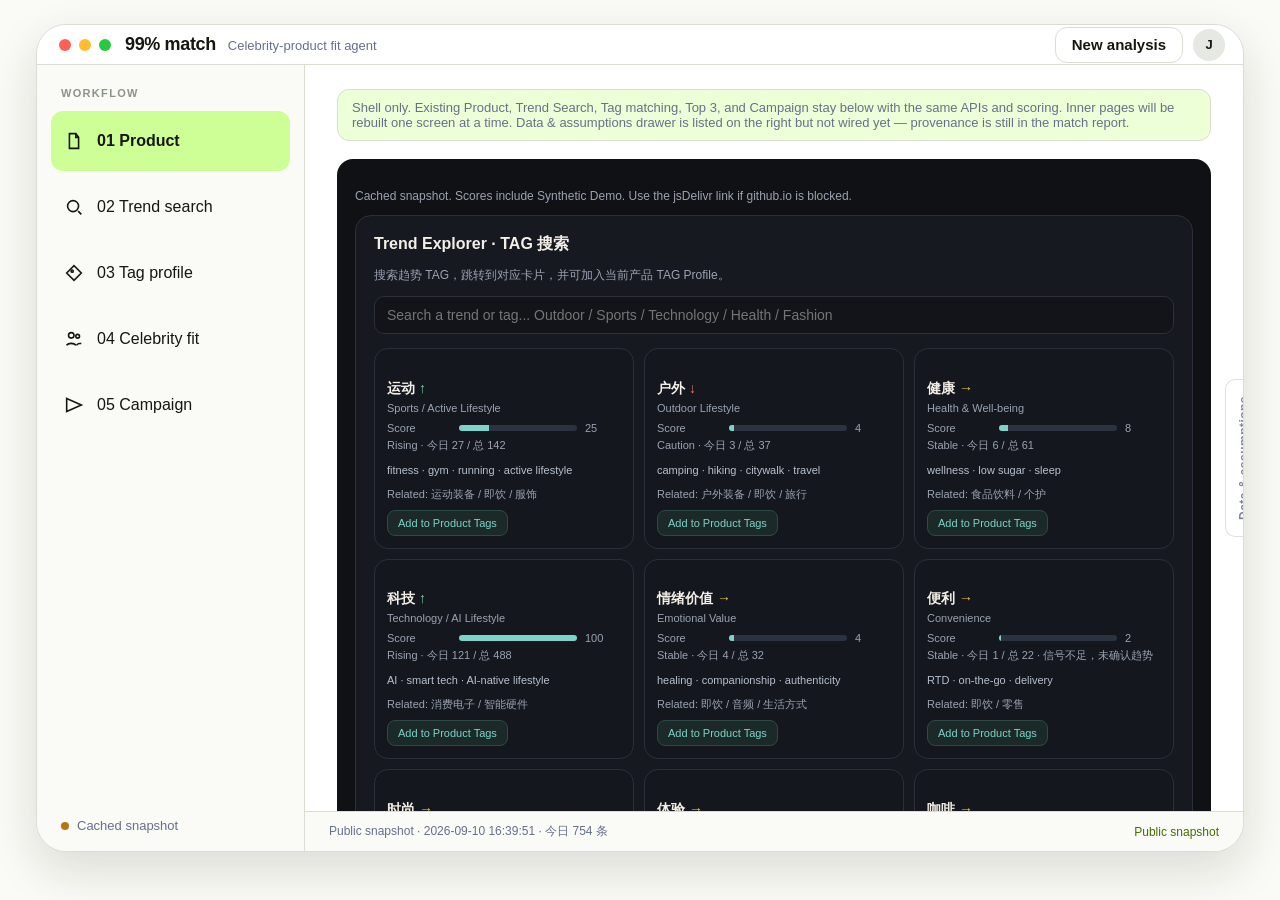
==== commit fe562140: "Add 99% match design tokens and macOS app shell. Keep existing matching, TrendRadar, and campaign lo" ====
--- a/index.html
+++ b/index.html
@@ -1,221 +1,104 @@
 <!DOCTYPE html>
-<html lang="zh-CN">
+<html lang="en">
 <head>
 <meta charset="UTF-8">
 <meta name="viewport" content="width=device-width, initial-scale=1.0">
-<title>StarFit AI · 明星 × 年轻人趋势 × 品牌匹配</title>
-<style>
-  :root {
-    --bg: #0f1115;
-    --card: #181b22;
-    --line: #2a2f3a;
-    --text: #f4efe6;
-    --muted: #9aa3b2;
-    --accent: #d4a373;
-    --accent-2: #7dd3c7;
-    --good: #7dcea0;
-    --warn: #f0c14b;
-    --bad: #e07a5f;
-  }
-  * { box-sizing: border-box; margin: 0; padding: 0; }
-  body {
-    font-family: "PingFang SC", "Noto Sans SC", Inter, sans-serif;
-    background: radial-gradient(1200px 600px at 10% -10%, #243044 0%, var(--bg) 50%);
-    color: var(--text);
-    min-height: 100vh;
-    padding: 28px 20px 80px;
-  }
-  .wrap { max-width: 1120px; margin: 0 auto; }
-  header { display: flex; justify-content: space-between; align-items: flex-end; gap: 16px; margin-bottom: 28px; }
-  h1 { font-size: 28px; letter-spacing: .04em; }
-  h1 span { color: var(--accent); }
-  .sub { color: var(--muted); font-size: 13px; margin-top: 6px; }
-  .grid { display: grid; grid-template-columns: 340px 1fr; gap: 18px; }
-  @media (max-width: 900px) { .grid { grid-template-columns: 1fr; } }
-  .card {
-    background: color-mix(in srgb, var(--card) 92%, transparent);
-    border: 1px solid var(--line);
-    border-radius: 16px;
-    padding: 18px;
-  }
-  label { display: block; font-size: 12px; color: var(--muted); margin: 12px 0 6px; }
-  select, input, textarea {
-    width: 100%; background: #12141a; color: var(--text);
-    border: 1px solid var(--line); border-radius: 10px; padding: 10px 12px; font-size: 14px;
-  }
-  textarea { min-height: 72px; resize: vertical; }
-  .tags { display: flex; flex-wrap: wrap; gap: 8px; margin-top: 8px; }
-  .tag {
-    font-size: 12px; padding: 4px 10px; border-radius: 999px;
-    border: 1px solid var(--line); color: var(--muted);
-  }
-  .tag.on { background: #2a2118; border-color: var(--accent); color: var(--accent); }
-  .tag.add { background: #142422; border-color: var(--accent-2); color: var(--accent-2); }
-  .tag.warn { background: #2a2414; border-color: var(--warn); color: var(--warn); }
-  button.run {
-    width: 100%; margin-top: 16px; padding: 12px 14px; border: 0; border-radius: 12px;
-    background: linear-gradient(135deg, #d4a373, #c08552); color: #1a120c;
-    font-weight: 700; cursor: pointer; font-size: 15px;
-  }
-  button.run:hover { filter: brightness(1.08); }
-  button.ghost {
-    width: 100%; margin-top: 8px; padding: 10px 14px; border-radius: 12px;
-    background: transparent; color: var(--accent-2); border: 1px solid #2d4a46; cursor: pointer;
-  }
-  button.ghost:disabled { opacity: .5; cursor: wait; }
-  .livebar {
-    display: flex; align-items: center; gap: 10px; justify-content: flex-end; flex-wrap: wrap;
-    font-size: 12px; color: var(--muted);
-  }
-  a.share {
-    color: var(--accent-2); text-decoration: none; border: 1px solid #2d4a46;
-    padding: 5px 10px; border-radius: 8px; white-space: nowrap;
-  }
-  a.share:hover { filter: brightness(1.1); }
-  .dot { width: 8px; height: 8px; border-radius: 50%; background: var(--good); box-shadow: 0 0 8px var(--good); }
-  .dot.off { background: var(--warn); box-shadow: none; }
-  .flow {
-    display: flex; gap: 8px; flex-wrap: wrap; margin: 0 0 16px;
-    position: sticky; top: 8px; z-index: 30; padding: 8px 0;
-    background: color-mix(in srgb, var(--bg) 88%, transparent);
-    backdrop-filter: blur(10px);
-  }
-  .flow button {
-    font: inherit; font-size: 11px; font-weight: 700; letter-spacing: .08em;
-    color: var(--muted); padding: 7px 12px; border: 1px solid var(--line);
-    border-radius: 8px; background: #14171e; cursor: pointer;
-  }
-  .flow button:hover { color: var(--text); border-color: var(--accent-2); }
-  .flow button.on { color: var(--accent); border-color: var(--accent); background: #2a2118; }
-  #panel-product, #trend-explorer, #panel-tags, #panel-tag, #panel-ranking, #panel-campaign, #panel-product-out {
-    scroll-margin-top: 56px;
-  }
-  .search-wrap { position: relative; margin: 10px 0 14px; }
-  .search-drop {
-    display: none; position: absolute; z-index: 20; left: 0; right: 0; top: calc(100% + 6px);
-    background: #12151c; border: 1px solid var(--line); border-radius: 12px; overflow: hidden;
-  }
-  .search-drop.show { display: block; }
-  .search-item {
-    width: 100%; text-align: left; background: transparent; border: 0; color: var(--text);
-    padding: 10px 12px; cursor: pointer; display: flex; justify-content: space-between; gap: 10px; align-items: center;
-  }
-  .search-item:hover { background: #1c2230; }
-  .trend-grid { display: grid; grid-template-columns: repeat(auto-fill, minmax(210px, 1fr)); gap: 10px; }
-  .trend-card {
-    border: 1px solid var(--line); border-radius: 14px; padding: 12px; background: #14171e; scroll-margin-top: 18px;
-  }
-  .trend-card.hl { border-color: var(--accent); box-shadow: 0 0 0 1px color-mix(in srgb, var(--accent) 55%, transparent); }
-  .trend-card h4 { font-size: 14px; margin-bottom: 4px; }
-  .arrow { color: var(--good); font-weight: 700; }
-  .arrow.down { color: var(--bad); }
-  .arrow.flat { color: var(--warn); }
-  .mini { font-size: 11px; color: var(--muted); margin: 4px 0 8px; }
-  button.tiny {
-    width: auto; margin: 0; padding: 6px 10px; font-size: 11px; border-radius: 8px;
-    background: #1b2a28; color: var(--accent-2); border: 1px solid #2d4a46; cursor: pointer;
-  }
-  .celeb { display: grid; grid-template-columns: 72px 1fr auto; gap: 12px; align-items: start; padding: 14px; border: 1px solid var(--line); border-radius: 14px; background: #14171e; }
-  .celeb.open { grid-template-columns: 1fr; }
-  .celeb-detail {
-    grid-column: 1 / -1; border-top: 1px dashed var(--line); padding-top: 14px; margin-top: 6px;
-    display: grid; gap: 14px;
-  }
-  .profile-grid { display: grid; grid-template-columns: 1fr 1fr; gap: 8px 16px; font-size: 13px; }
-  @media (max-width: 700px) { .profile-grid, .fit-grid { grid-template-columns: 1fr; } }
-  .profile-grid b { display: block; font-size: 11px; color: var(--muted); font-weight: 500; }
-  .fit-grid { display: grid; grid-template-columns: 1fr 200px; gap: 16px; align-items: center; }
-  .match-col h4, .market h4, .works h4 { font-size: 13px; color: var(--accent); margin-bottom: 8px; letter-spacing: .04em; }
-  .pair { display: grid; grid-template-columns: 72px 1fr 40px; gap: 8px; align-items: center; font-size: 11px; color: var(--muted); margin: 5px 0; }
-  .pair i { display: block; height: 7px; background: #2c3340; border-radius: 99px; overflow: hidden; }
-  .pair i em { display: block; height: 100%; background: var(--accent-2); }
-  .pair.strong i em { background: var(--good); }
-  .pair.partial i em { background: var(--warn); }
-  .market-score { font-size: 28px; color: var(--accent-2); font-variant-numeric: tabular-nums; }
-  .market-score small { display: block; font-size: 11px; color: var(--muted); }
-  .note-chip { font-size: 11px; color: var(--warn); border: 1px dashed var(--line); border-radius: 8px; padding: 6px 8px; }
-  .works li { font-size: 13px; color: #d7dde8; margin: 4px 0 4px 16px; }
-  .rank { display: grid; gap: 12px; }
-  .celeb { display: grid; grid-template-columns: 72px 1fr auto; gap: 12px; align-items: start; padding: 14px; border: 1px solid var(--line); border-radius: 14px; background: #14171e; }
-  .score { font-size: 28px; color: var(--accent); font-variant-numeric: tabular-nums; }
-  .score small { display: block; font-size: 11px; color: var(--muted); font-weight: 400; }
-  .why { font-size: 13px; color: #d7dde8; line-height: 1.55; margin-top: 6px; }
-  .bars { display: grid; gap: 4px; margin-top: 8px; }
-  .bar { display: grid; grid-template-columns: 64px 1fr 36px; gap: 8px; align-items: center; font-size: 11px; color: var(--muted); }
-  .bar i { display: block; height: 6px; background: #2c3340; border-radius: 99px; overflow: hidden; }
-  .bar i em { display: block; height: 100%; background: var(--accent-2); }
-  .campaign { margin-top: 16px; }
-  .slogan { font-size: 20px; color: var(--accent); margin: 8px 0; }
-  .muted { color: var(--muted); font-size: 12px; }
-  .source { font-size: 11px; color: var(--warn); border: 1px dashed #4a3f2a; border-radius: 8px; padding: 8px 10px; margin: 8px 0 14px; line-height: 1.5; }
-  .kv { display: grid; grid-template-columns: 132px 1fr; gap: 6px 12px; font-size: 13px; }
-  .kv b { color: var(--muted); font-weight: 500; font-size: 11px; }
-  .score-row { display: grid; grid-template-columns: repeat(3, 1fr); gap: 8px; margin: 10px 0; }
-  @media (max-width: 700px) { .score-row { grid-template-columns: 1fr 1fr; } .kv { grid-template-columns: 1fr; } }
-  .metric { background: #12151c; border: 1px solid var(--line); border-radius: 10px; padding: 8px 10px; }
-  .metric em { font-style: normal; font-size: 18px; color: var(--accent-2); font-variant-numeric: tabular-nums; display: block; }
-  .metric span { display: block; font-size: 10px; color: var(--muted); }
-  .rec { border-color: color-mix(in srgb, var(--accent) 50%, var(--line)); }
-  .kw { font-size: 11px; color: #b7c0cc; }
-  h3.sec { font-size: 15px; margin: 18px 0 8px; letter-spacing: .03em; }
-  .pair.weak i em { background: #5a6270; }
-  .risks li { font-size: 13px; color: #d7dde8; margin: 4px 0 4px 16px; }
-  .pill { font-size: 11px; padding: 2px 8px; border-radius: 99px; }
-  .pill.keep { background: #1d3a2c; color: var(--good); }
-  .pill.add { background: #16332f; color: var(--accent-2); }
-  .pill.caution { background: #3a3014; color: var(--warn); }
-  table { width: 100%; border-collapse: collapse; font-size: 12px; margin-top: 10px; }
-  td, th { text-align: left; padding: 6px 4px; border-bottom: 1px solid var(--line); color: var(--muted); }
-  th { color: #c5cdd8; }
-</style>
+<title>99% match</title>
+<link rel="stylesheet" href="css/tokens.css">
+<link rel="stylesheet" href="css/shell.css">
+<link rel="stylesheet" href="css/legacy.css">
 </head>
 <body>
-<div class="wrap">
-  <header>
-    <div>
-      <h1>StarFit <span>AI</span></h1>
-      <p class="sub">实时网站：热榜来自本机 TrendRadar，匹配分数随最新数据重算。</p>
+<div class="page">
+  <div class="app-window" role="application" aria-label="99% match">
+    <header class="app-chrome">
+      <div class="traffic" aria-hidden="true">
+        <span class="tl close"></span>
+        <span class="tl min"></span>
+        <span class="tl max"></span>
+      </div>
+      <div class="chrome-brand">
+        <span class="wordmark">99% match</span>
+        <span class="chrome-sub">Celebrity-product fit agent</span>
+      </div>
+      <div class="chrome-actions">
+        <button type="button" class="btn-secondary" id="newAnalysis">New analysis</button>
+        <span class="avatar" aria-hidden="true">J</span>
+      </div>
+    </header>
+
+    <div class="app-body">
+      <aside class="workflow" aria-label="Workflow">
+        <div class="workflow-label">Workflow</div>
+        <nav id="flowNav">
+          <button type="button" data-go="panel-product" class="on">
+            <svg class="wf-ico" viewBox="0 0 24 24" aria-hidden="true"><path d="M7 4h7l3 4v12H7z"/><path d="M14 4v4h3"/></svg>
+            01 Product
+          </button>
+          <button type="button" data-go="trend-explorer">
+            <svg class="wf-ico" viewBox="0 0 24 24" aria-hidden="true"><circle cx="11" cy="11" r="6"/><path d="M20 20l-3.5-3.5"/></svg>
+            02 Trend search
+          </button>
+          <button type="button" data-go="panel-tag">
+            <svg class="wf-ico" viewBox="0 0 24 24" aria-hidden="true"><path d="M4 12l8-8 8 8-8 8z"/><circle cx="10" cy="10" r="1.2"/></svg>
+            03 Tag profile
+          </button>
+          <button type="button" data-go="panel-ranking">
+            <svg class="wf-ico" viewBox="0 0 24 24" aria-hidden="true"><circle cx="9" cy="8" r="3"/><path d="M4 19c1.2-3 8.8-3 10 0"/><circle cx="16" cy="9" r="2"/><path d="M15 19c.4-1.6 2.6-2.4 5-2"/></svg>
+            04 Celebrity fit
+          </button>
+          <button type="button" data-go="panel-campaign">
+            <svg class="wf-ico" viewBox="0 0 24 24" aria-hidden="true"><path d="M4 19V5l16 7z"/></svg>
+            05 Campaign
+          </button>
+        </nav>
+        <div class="workflow-foot">
+          <span class="status-dot" id="dot"></span>
+          <span id="trendStatus">Trend data…</span>
+        </div>
+      </aside>
+
+      <div class="app-main">
+        <div class="app-main-scroll" id="workScroll">
+          <p class="shell-note">Shell only. Existing Product, Trend Search, Tag matching, Top 3, and Campaign stay below with the same APIs and scoring. Inner pages will be rebuilt one screen at a time. Data &amp; assumptions drawer is listed on the right but not wired yet — provenance is still in the match report.</p>
+          <div class="legacy-work">
+            <p class="muted" id="hint">Only celebrities in the database. Scores are Model-Based / Synthetic Demo, not third-party official scores.</p>
+            <section id="trend-explorer" class="card" style="margin-bottom:18px">
+              <h3>Trend Explorer · TAG 搜索</h3>
+              <p class="muted">搜索趋势 TAG，跳转到对应卡片，并可加入当前产品 TAG Profile。</p>
+              <div class="search-wrap">
+                <input id="tagSearch" placeholder="Search a trend or tag... Outdoor / Sports / Technology / Health / Fashion" autocomplete="off">
+                <div id="tagResults" class="search-drop"></div>
+              </div>
+              <div id="trendCards" class="trend-grid"></div>
+            </section>
+
+            <div class="grid">
+              <aside class="card" id="panel-product">
+                <label>产品（可切换 3 个测试品）</label>
+                <select id="product"></select>
+                <label>产品描述 / 关键词</label>
+                <textarea id="desc" placeholder="输入卖点或关键词，例如：时尚、美妆、情绪价值。改完点「跑通匹配」。"></textarea>
+                <label>目标人群</label>
+                <input id="audience" value="18-28">
+                <label>从描述识别出的 TAG</label>
+                <div class="tags" id="seedTags"></div>
+                <span id="panel-tags"></span>
+                <button class="run" id="run">跑通匹配</button>
+                <button class="ghost" id="refresh">抓取最新热榜（约 1 分钟）</button>
+              </aside>
+              <main id="out" class="card"><p class="muted">选择产品后点击跑通。系统会用趋势库判断 TAG 是否成立，再匹配 Top 3 明星并生成 slogan。</p></main>
+            </div>
+          </div>
+        </div>
+        <footer class="app-status">
+          <span id="liveMeta">Connecting…</span>
+          <a id="shareLink" href="https://fastly.jsdelivr.net/gh/zhongh918-ops/starfit-ai@main/index.html" target="_blank" rel="noopener">Public snapshot</a>
+        </footer>
+      </div>
+
+      <button class="data-tab" type="button" id="dataTab" disabled title="Drawer not built yet. Observed vs demo labels remain in the match report below.">Data &amp; assumptions</button>
     </div>
-    <div class="livebar">
-      <span class="dot" id="dot"></span><span id="liveMeta">连接中…</span>
-      <a id="shareLink" class="share" href="https://fastly.jsdelivr.net/gh/zhongh918-ops/starfit-ai@main/index.html" target="_blank" rel="noopener">发给同事用这个</a>
-    </div>
-  </header>
-
-  <nav class="flow" id="flowNav" aria-label="流程跳转">
-    <button type="button" data-go="panel-product" class="on">1 PRODUCT</button>
-    <button type="button" data-go="trend-explorer">2 TREND SEARCH</button>
-    <button type="button" data-go="panel-tag">3 TAG</button>
-    <button type="button" data-go="panel-ranking">4 CELEBRITY FIT</button>
-    <button type="button" data-go="panel-campaign">5 CAMPAIGN</button>
-  </nav>
-
-  <section id="trend-explorer" class="card" style="margin-bottom:18px">
-    <h3>Trend Explorer · TAG 搜索</h3>
-    <p class="muted">搜索趋势 TAG，跳转到对应卡片，并可加入当前产品 TAG Profile。</p>
-    <div class="search-wrap">
-      <input id="tagSearch" placeholder="Search a trend or tag... Outdoor / Sports / Technology / Health / Fashion" autocomplete="off">
-      <div id="tagResults" class="search-drop"></div>
-    </div>
-    <div id="trendCards" class="trend-grid"></div>
-  </section>
-
-  <div class="grid">
-    <aside class="card" id="panel-product">
-      <label>产品（可切换 3 个测试品）</label>
-      <select id="product"></select>
-      <label>产品描述 / 关键词</label>
-      <textarea id="desc" placeholder="输入卖点或关键词，例如：时尚、美妆、情绪价值。改完点「跑通匹配」。"></textarea>
-      <label>目标人群</label>
-      <input id="audience" value="18-28">
-      <label>从描述识别出的 TAG</label>
-      <div class="tags" id="seedTags"></div>
-      <span id="panel-tags"></span>
-      <button class="run" id="run">跑通匹配</button>
-      <button class="ghost" id="refresh">抓取最新热榜（约 1 分钟）</button>
-      <p class="muted" style="margin-top:10px" id="hint">只推荐明星库内的公开明星，不推荐 KOL/KOC。匹配分为 Model-Based / Synthetic Demo Score，不是第三方官方分数。</p>
-    </aside>
-    <main id="out" class="card"><p class="muted">选择产品后点击跑通。系统会用趋势库判断 TAG 是否成立，再匹配 Top 3 明星并生成 slogan。</p></main>
   </div>
 </div>
 <script>
@@ -228,16 +111,19 @@
   const when = (m.source_mtime || m.generated_at || '').replace('T', ' ').slice(0, 19);
   const clock = new Date().toTimeString().slice(0, 8);
   document.getElementById('liveMeta').textContent = live
-    ? `实时 ${clock} · ${today} · 热榜 ${when || '—'}`
-    : `公开网页 · 热榜 ${when || '—'} · ${today}`;
+    ? `Live ${clock} · ${today} · snapshot ${when || '—'}`
+    : `Public snapshot · ${when || '—'} · ${today}`;
   document.getElementById('dot').classList.toggle('off', !live);
-  document.querySelector('.sub').textContent = live
-    ? '实时网站：热榜来自本机 TrendRadar，匹配分数随最新数据重算。'
-    : '公开网页：github.io 在国内常打不开。热榜由本机每 30 分钟抓一次后自动发布。';
-  document.getElementById('refresh').hidden = !live;
-  document.getElementById('hint').textContent = live
-    ? '本机实时页只有同一 Wi-Fi 能开。发给外网同事请点右上角「发给同事用这个」。'
-    : '这是公开快照。github.io 在国内常打不开；请用 jsDelivr 链接。分数含 Synthetic Demo。';
+  const trendStatus = document.getElementById('trendStatus');
+  if (trendStatus) trendStatus.textContent = live ? 'Trend data ready' : 'Cached snapshot';
+  const refresh = document.getElementById('refresh');
+  if (refresh) refresh.hidden = !live;
+  const hint = document.getElementById('hint');
+  if (hint) {
+    hint.textContent = live
+      ? 'Live TrendRadar on this Mac. Celebrity IDs stay stable; scores are Model-Based / Synthetic Demo.'
+      : 'Cached snapshot. Scores include Synthetic Demo. Use the jsDelivr link if github.io is blocked.';
+  }
 }
 
 async function fetchState() {
@@ -920,6 +806,16 @@
   if (btn) goStep(btn.getAttribute('data-go'));
 });
 
+document.getElementById('newAnalysis').addEventListener('click', () => {
+  state.pinnedTags = [];
+  state.openCeleb = null;
+  const sel = document.getElementById('product');
+  if (sel && sel.options.length) sel.selectedIndex = 0;
+  fillProduct();
+  render();
+  goStep('panel-product');
+});
+
 document.getElementById('product').addEventListener('change', () => { state.pinnedTags = []; fillProduct(); render(); });
 document.getElementById('run').addEventListener('click', () => {
   render({ openTop: true });
--- a/css/tokens.css
+++ b/css/tokens.css
@@ -0,0 +1,47 @@
+/* 99% match design tokens — spec §3. Do not add extra brand colors. */
+:root {
+  --olive-900: #304500;
+  --olive-700: #476D00;
+  --leaf-600: #5A970B;
+  --lime-300: #CEFF96;
+  --lime-100: #ECFFD7;
+  --warm-white: #FAFAF6;
+  --white: #FFFFFF;
+  --ink: #151711;
+  --slate: #66708A;
+  --muted: #8C9387;
+  --border: #D9DDD4;
+  --track: #E6E9E3;
+  --warning-bg: #FFF1CD;
+  --warning: #B67713;
+  --risk: #B84B4B;
+  --traffic-close: #FF5F57;
+  --traffic-min: #FEBC2E;
+  --traffic-max: #28C840;
+
+  --font: Helvetica, "Helvetica Neue", Arial, sans-serif;
+  --window-width: 1464px;
+  --window-height: 952px;
+  --window-radius: 30px;
+  --chrome-height: 40px;
+  --sidebar-width: 268px;
+  --rail-width: 452px;
+  --drawer-width: 400px;
+  --space-page: 36px;
+  --shadow-window: 0 18px 48px rgba(35, 45, 20, 0.14);
+
+  --btn-height: 48px;
+  --field-height: 48px;
+  --chip-height: 34px;
+  --sidebar-row: 60px;
+  --radius-btn: 12px;
+  --radius-field: 9px;
+  --radius-card: 16px;
+  --radius-chip: 999px;
+}
+
+html, body {
+  margin: 0;
+  padding: 0;
+  min-height: 100%;
+}
--- a/css/shell.css
+++ b/css/shell.css
@@ -0,0 +1,372 @@
+/* Shared macOS window shell + primitives. Visual source: cursor-handoff-assets. */
+
+*, *::before, *::after { box-sizing: border-box; }
+
+html, body {
+  font-family: var(--font);
+  background: var(--warm-white);
+  color: var(--ink);
+  min-width: 1180px;
+}
+
+body { min-height: 100vh; }
+
+img {
+  max-width: 100%;
+  display: block;
+}
+
+.media-cover {
+  width: 100%;
+  height: 100%;
+  object-fit: cover;
+  object-position: center;
+}
+
+.media-contain {
+  width: 100%;
+  height: 100%;
+  object-fit: contain;
+  object-position: center;
+}
+
+:focus-visible {
+  outline: 2px solid var(--olive-900);
+  outline-offset: 2px;
+}
+
+.page {
+  min-height: 100vh;
+  display: flex;
+  justify-content: center;
+  align-items: flex-start;
+  padding: var(--space-page);
+  background: var(--warm-white);
+}
+
+.app-window {
+  width: var(--window-width);
+  height: var(--window-height);
+  max-width: calc(100vw - 72px);
+  max-height: calc(100vh - 72px);
+  border-radius: var(--window-radius);
+  background: var(--warm-white);
+  box-shadow: var(--shadow-window);
+  border: 1px solid var(--border);
+  overflow: hidden;
+  display: flex;
+  flex-direction: column;
+}
+
+.app-chrome {
+  height: var(--chrome-height);
+  flex: 0 0 var(--chrome-height);
+  display: grid;
+  grid-template-columns: 88px 1fr auto;
+  align-items: center;
+  padding: 0 18px 0 0;
+  border-bottom: 1px solid var(--border);
+  background: var(--white);
+}
+
+.traffic {
+  display: flex;
+  align-items: center;
+  gap: 8px;
+  padding-left: 22px;
+}
+
+.tl {
+  width: 12px;
+  height: 12px;
+  border-radius: 50%;
+  display: block;
+}
+.tl.close { background: var(--traffic-close); }
+.tl.min { background: var(--traffic-min); }
+.tl.max { background: var(--traffic-max); }
+
+.chrome-brand {
+  display: flex;
+  align-items: baseline;
+  gap: 12px;
+  min-width: 0;
+}
+
+.wordmark {
+  font-size: 18px;
+  font-weight: 700;
+  letter-spacing: -0.02em;
+  color: var(--ink);
+  white-space: nowrap;
+}
+
+.chrome-sub {
+  font-size: 13px;
+  color: var(--slate);
+  white-space: nowrap;
+  overflow: hidden;
+  text-overflow: ellipsis;
+}
+
+.chrome-actions {
+  display: flex;
+  align-items: center;
+  gap: 10px;
+}
+
+.avatar {
+  width: 32px;
+  height: 32px;
+  border-radius: 50%;
+  background: var(--track);
+  color: var(--ink);
+  font-size: 13px;
+  font-weight: 600;
+  display: grid;
+  place-items: center;
+}
+
+.app-body {
+  flex: 1;
+  min-height: 0;
+  display: grid;
+  grid-template-columns: var(--sidebar-width) 1fr;
+  position: relative;
+}
+
+.workflow {
+  background: var(--warm-white);
+  border-right: 1px solid var(--border);
+  display: flex;
+  flex-direction: column;
+  padding: 22px 14px 18px;
+}
+
+.workflow.dark {
+  background: var(--olive-900);
+  border-right: 0;
+  color: var(--white);
+}
+
+.workflow-label {
+  font-size: 11px;
+  font-weight: 600;
+  letter-spacing: 0.12em;
+  text-transform: uppercase;
+  color: var(--muted);
+  padding: 0 10px 12px;
+}
+
+.workflow.dark .workflow-label { color: rgba(255,255,255,.55); }
+
+.workflow nav {
+  display: flex;
+  flex-direction: column;
+  gap: 6px;
+}
+
+.workflow nav button {
+  height: var(--sidebar-row);
+  border: 0;
+  border-radius: 12px;
+  background: transparent;
+  color: var(--ink);
+  font-family: inherit;
+  font-size: 16px;
+  font-weight: 500;
+  display: flex;
+  align-items: center;
+  gap: 12px;
+  padding: 0 12px;
+  cursor: pointer;
+  text-align: left;
+  width: 100%;
+}
+
+.workflow nav button:hover { background: var(--lime-100); }
+.workflow nav button.on {
+  background: var(--lime-300);
+  color: var(--ink);
+  font-weight: 600;
+}
+
+.workflow.dark nav button { color: rgba(255,255,255,.86); }
+.workflow.dark nav button:hover { background: rgba(206,255,150,.12); }
+.workflow.dark nav button.on {
+  background: var(--lime-300);
+  color: var(--ink);
+}
+
+.wf-ico {
+  width: 22px;
+  height: 22px;
+  flex: 0 0 22px;
+  stroke: currentColor;
+  fill: none;
+  stroke-width: 1.75;
+}
+
+.workflow-foot {
+  margin-top: auto;
+  display: flex;
+  align-items: center;
+  gap: 8px;
+  padding: 12px 10px 0;
+  font-size: 13px;
+  color: var(--slate);
+}
+
+.status-dot {
+  width: 8px;
+  height: 8px;
+  border-radius: 50%;
+  background: var(--leaf-600);
+  flex: 0 0 8px;
+}
+.status-dot.off { background: var(--warning); }
+
+.app-main {
+  min-width: 0;
+  min-height: 0;
+  display: flex;
+  flex-direction: column;
+  background: var(--white);
+}
+
+.app-main-scroll {
+  flex: 1;
+  min-height: 0;
+  overflow: auto;
+  padding: 28px 40px 36px;
+}
+
+.app-status {
+  flex: 0 0 40px;
+  border-top: 1px solid var(--border);
+  display: flex;
+  align-items: center;
+  justify-content: space-between;
+  gap: 12px;
+  padding: 0 24px;
+  font-size: 12px;
+  color: var(--slate);
+  background: var(--warm-white);
+}
+
+.app-status a {
+  color: var(--olive-700);
+  text-decoration: none;
+  font-weight: 500;
+}
+.app-status a:hover { text-decoration: underline; }
+
+.data-tab {
+  position: absolute;
+  right: 0;
+  top: 50%;
+  transform: translate(50%, -50%) rotate(-90deg);
+  transform-origin: center;
+  height: 36px;
+  padding: 0 16px;
+  border: 1px solid var(--border);
+  border-bottom: 0;
+  border-radius: 10px 10px 0 0;
+  background: var(--white);
+  color: var(--slate);
+  font-family: inherit;
+  font-size: 12px;
+  font-weight: 600;
+  letter-spacing: 0.04em;
+  cursor: not-allowed;
+  z-index: 4;
+}
+
+.data-tab:disabled { opacity: 0.85; }
+
+.btn-primary,
+.btn-secondary {
+  height: var(--btn-height);
+  border-radius: var(--radius-btn);
+  padding: 0 24px;
+  font-family: inherit;
+  font-size: 15px;
+  font-weight: 600;
+  cursor: pointer;
+  border: 0;
+}
+
+.btn-primary {
+  background: var(--olive-900);
+  color: var(--white);
+}
+.btn-primary:hover { background: var(--olive-700); }
+.btn-primary:disabled {
+  opacity: 0.45;
+  cursor: not-allowed;
+}
+
+.btn-secondary {
+  height: 36px;
+  padding: 0 16px;
+  background: transparent;
+  color: var(--ink);
+  border: 1px solid var(--border);
+}
+.btn-secondary:hover { background: var(--lime-100); }
+
+.field,
+.field-area {
+  width: 100%;
+  border: 1px solid var(--border);
+  border-radius: var(--radius-field);
+  background: var(--white);
+  color: var(--ink);
+  font-family: inherit;
+  font-size: 15px;
+  padding: 0 14px;
+}
+.field { height: var(--field-height); }
+.field-area { min-height: 84px; padding: 12px 14px; resize: vertical; }
+
+.chip {
+  height: var(--chip-height);
+  display: inline-flex;
+  align-items: center;
+  padding: 0 12px;
+  border-radius: var(--radius-chip);
+  background: var(--lime-100);
+  color: var(--ink);
+  font-size: 13px;
+  font-weight: 500;
+}
+
+.ui-card {
+  background: var(--white);
+  border: 1px solid var(--border);
+  border-radius: var(--radius-card);
+  padding: 20px;
+}
+
+.eyebrow {
+  font-size: 12px;
+  font-weight: 600;
+  letter-spacing: 0.1em;
+  text-transform: uppercase;
+  color: var(--olive-700);
+}
+
+.shell-note {
+  font-size: 13px;
+  color: var(--slate);
+  background: var(--lime-100);
+  border: 1px solid var(--border);
+  border-radius: 12px;
+  padding: 10px 14px;
+  margin: 0 0 18px;
+}
+
+@media (max-width: 1535px) {
+  .page { padding: 24px; }
+  .app-main-scroll { padding: 24px 32px 28px; }
+}
--- a/css/legacy.css
+++ b/css/legacy.css
@@ -0,0 +1,155 @@
+/* Temporary scoped styles for the existing matching workspace.
+   Do not use these tokens on new 99% match screens. */
+
+.legacy-work {
+  --bg: #0f1115;
+  --card: #181b22;
+  --line: #2a2f3a;
+  --text: #f4efe6;
+  --muted: #9aa3b2;
+  --accent: #d4a373;
+  --accent-2: #7dd3c7;
+  --good: #7dcea0;
+  --warn: #f0c14b;
+  --bad: #e07a5f;
+  background: var(--bg);
+  color: var(--text);
+  border-radius: 16px;
+  padding: 18px 18px 28px;
+}
+
+.legacy-work .grid { display: grid; grid-template-columns: 340px 1fr; gap: 18px; }
+@media (max-width: 900px) { .legacy-work .grid { grid-template-columns: 1fr; } }
+.legacy-work .card {
+  background: color-mix(in srgb, var(--card) 92%, transparent);
+  border: 1px solid var(--line);
+  border-radius: 16px;
+  padding: 18px;
+}
+.legacy-work label { display: block; font-size: 12px; color: var(--muted); margin: 12px 0 6px; }
+.legacy-work select,
+.legacy-work input,
+.legacy-work textarea {
+  width: 100%; background: #12141a; color: var(--text);
+  border: 1px solid var(--line); border-radius: 10px; padding: 10px 12px; font-size: 14px;
+  font-family: inherit;
+}
+.legacy-work textarea { min-height: 72px; resize: vertical; }
+.legacy-work .tags { display: flex; flex-wrap: wrap; gap: 8px; margin-top: 8px; }
+.legacy-work .tag {
+  font-size: 12px; padding: 4px 10px; border-radius: 999px;
+  border: 1px solid var(--line); color: var(--muted);
+}
+.legacy-work .tag.on { background: #2a2118; border-color: var(--accent); color: var(--accent); }
+.legacy-work .tag.add { background: #142422; border-color: var(--accent-2); color: var(--accent-2); }
+.legacy-work .tag.warn { background: #2a2414; border-color: var(--warn); color: var(--warn); }
+.legacy-work button.run {
+  width: 100%; margin-top: 16px; padding: 12px 14px; border: 0; border-radius: 12px;
+  background: #d4a373; color: #1a120c;
+  font-weight: 700; cursor: pointer; font-size: 15px; font-family: inherit;
+}
+.legacy-work button.run:hover { filter: brightness(1.08); }
+.legacy-work button.ghost {
+  width: 100%; margin-top: 8px; padding: 10px 14px; border-radius: 12px;
+  background: transparent; color: var(--accent-2); border: 1px solid #2d4a46; cursor: pointer;
+  font-family: inherit;
+}
+.legacy-work button.ghost:disabled { opacity: .5; cursor: wait; }
+.legacy-work .search-wrap { position: relative; margin: 10px 0 14px; }
+.legacy-work .search-drop {
+  display: none; position: absolute; z-index: 20; left: 0; right: 0; top: calc(100% + 6px);
+  background: #12151c; border: 1px solid var(--line); border-radius: 12px; overflow: hidden;
+}
+.legacy-work .search-drop.show { display: block; }
+.legacy-work .search-item {
+  width: 100%; text-align: left; background: transparent; border: 0; color: var(--text);
+  padding: 10px 12px; cursor: pointer; display: flex; justify-content: space-between; gap: 10px; align-items: center;
+  font-family: inherit;
+}
+.legacy-work .search-item:hover { background: #1c2230; }
+.legacy-work .trend-grid { display: grid; grid-template-columns: repeat(auto-fill, minmax(210px, 1fr)); gap: 10px; }
+.legacy-work .trend-card {
+  border: 1px solid var(--line); border-radius: 14px; padding: 12px; background: #14171e; scroll-margin-top: 18px;
+}
+.legacy-work .trend-card.hl { border-color: var(--accent); }
+.legacy-work .trend-card h4 { font-size: 14px; margin-bottom: 4px; }
+.legacy-work .arrow { color: var(--good); font-weight: 700; }
+.legacy-work .arrow.down { color: var(--bad); }
+.legacy-work .arrow.flat { color: var(--warn); }
+.legacy-work .mini { font-size: 11px; color: var(--muted); margin: 4px 0 8px; }
+.legacy-work button.tiny {
+  width: auto; margin: 0; padding: 6px 10px; font-size: 11px; border-radius: 8px;
+  background: #1b2a28; color: var(--accent-2); border: 1px solid #2d4a46; cursor: pointer;
+  font-family: inherit;
+}
+.legacy-work .celeb {
+  display: grid; grid-template-columns: 72px 1fr auto; gap: 12px; align-items: start;
+  padding: 14px; border: 1px solid var(--line); border-radius: 14px; background: #14171e;
+}
+.legacy-work .celeb.open { grid-template-columns: 1fr; }
+.legacy-work .celeb-detail {
+  grid-column: 1 / -1; border-top: 1px dashed var(--line); padding-top: 14px; margin-top: 6px;
+  display: grid; gap: 14px;
+}
+.legacy-work .profile-grid { display: grid; grid-template-columns: 1fr 1fr; gap: 8px 16px; font-size: 13px; }
+@media (max-width: 700px) {
+  .legacy-work .profile-grid,
+  .legacy-work .fit-grid { grid-template-columns: 1fr; }
+}
+.legacy-work .profile-grid b { display: block; font-size: 11px; color: var(--muted); font-weight: 500; }
+.legacy-work .fit-grid { display: grid; grid-template-columns: 1fr 200px; gap: 16px; align-items: center; }
+.legacy-work .match-col h4,
+.legacy-work .market h4,
+.legacy-work .works h4 { font-size: 13px; color: var(--accent); margin-bottom: 8px; letter-spacing: .04em; }
+.legacy-work .pair { display: grid; grid-template-columns: 72px 1fr 40px; gap: 8px; align-items: center; font-size: 11px; color: var(--muted); margin: 5px 0; }
+.legacy-work .pair i { display: block; height: 7px; background: #2c3340; border-radius: 99px; overflow: hidden; }
+.legacy-work .pair i em { display: block; height: 100%; background: var(--accent-2); }
+.legacy-work .pair.strong i em { background: var(--good); }
+.legacy-work .pair.partial i em { background: var(--warn); }
+.legacy-work .pair.weak i em { background: #5a6270; }
+.legacy-work .market-score { font-size: 28px; color: var(--accent-2); font-variant-numeric: tabular-nums; }
+.legacy-work .market-score small { display: block; font-size: 11px; color: var(--muted); }
+.legacy-work .note-chip { font-size: 11px; color: var(--warn); border: 1px dashed var(--line); border-radius: 8px; padding: 6px 8px; }
+.legacy-work .works li { font-size: 13px; color: #d7dde8; margin: 4px 0 4px 16px; }
+.legacy-work .rank { display: grid; gap: 12px; }
+.legacy-work .score { font-size: 28px; color: var(--accent); font-variant-numeric: tabular-nums; }
+.legacy-work .score small { display: block; font-size: 11px; color: var(--muted); font-weight: 400; }
+.legacy-work .why { font-size: 13px; color: #d7dde8; line-height: 1.55; margin-top: 6px; }
+.legacy-work .bars { display: grid; gap: 4px; margin-top: 8px; }
+.legacy-work .bar { display: grid; grid-template-columns: 64px 1fr 36px; gap: 8px; align-items: center; font-size: 11px; color: var(--muted); }
+.legacy-work .bar i { display: block; height: 6px; background: #2c3340; border-radius: 99px; overflow: hidden; }
+.legacy-work .bar i em { display: block; height: 100%; background: var(--accent-2); }
+.legacy-work .campaign { margin-top: 16px; }
+.legacy-work .slogan { font-size: 20px; color: var(--accent); margin: 8px 0; }
+.legacy-work .muted { color: var(--muted); font-size: 12px; }
+.legacy-work .source { font-size: 11px; color: var(--warn); border: 1px dashed #4a3f2a; border-radius: 8px; padding: 8px 10px; margin: 8px 0 14px; line-height: 1.5; }
+.legacy-work .kv { display: grid; grid-template-columns: 132px 1fr; gap: 6px 12px; font-size: 13px; }
+.legacy-work .kv b { color: var(--muted); font-weight: 500; font-size: 11px; }
+.legacy-work .score-row { display: grid; grid-template-columns: repeat(3, 1fr); gap: 8px; margin: 10px 0; }
+@media (max-width: 700px) {
+  .legacy-work .score-row { grid-template-columns: 1fr 1fr; }
+  .legacy-work .kv { grid-template-columns: 1fr; }
+}
+.legacy-work .metric { background: #12151c; border: 1px solid var(--line); border-radius: 10px; padding: 8px 10px; }
+.legacy-work .metric em { font-style: normal; font-size: 18px; color: var(--accent-2); font-variant-numeric: tabular-nums; display: block; }
+.legacy-work .metric span { display: block; font-size: 10px; color: var(--muted); }
+.legacy-work .rec { border-color: color-mix(in srgb, var(--accent) 50%, var(--line)); }
+.legacy-work .kw { font-size: 11px; color: #b7c0cc; }
+.legacy-work h3.sec { font-size: 15px; margin: 18px 0 8px; letter-spacing: .03em; }
+.legacy-work .risks li { font-size: 13px; color: #d7dde8; margin: 4px 0 4px 16px; }
+.legacy-work .pill { font-size: 11px; padding: 2px 8px; border-radius: 99px; }
+.legacy-work .pill.keep { background: #1d3a2c; color: var(--good); }
+.legacy-work .pill.add { background: #16332f; color: var(--accent-2); }
+.legacy-work .pill.caution { background: #3a3014; color: var(--warn); }
+.legacy-work table { width: 100%; border-collapse: collapse; font-size: 12px; margin-top: 10px; }
+.legacy-work td,
+.legacy-work th { text-align: left; padding: 6px 4px; border-bottom: 1px solid var(--line); color: var(--muted); }
+.legacy-work th { color: #c5cdd8; }
+.legacy-work #panel-product,
+.legacy-work #trend-explorer,
+.legacy-work #panel-tags,
+.legacy-work #panel-tag,
+.legacy-work #panel-ranking,
+.legacy-work #panel-campaign,
+.legacy-work #panel-product-out { scroll-margin-top: 16px; }
+.legacy-work h3 { margin: 0 0 8px; font-size: 16px; }
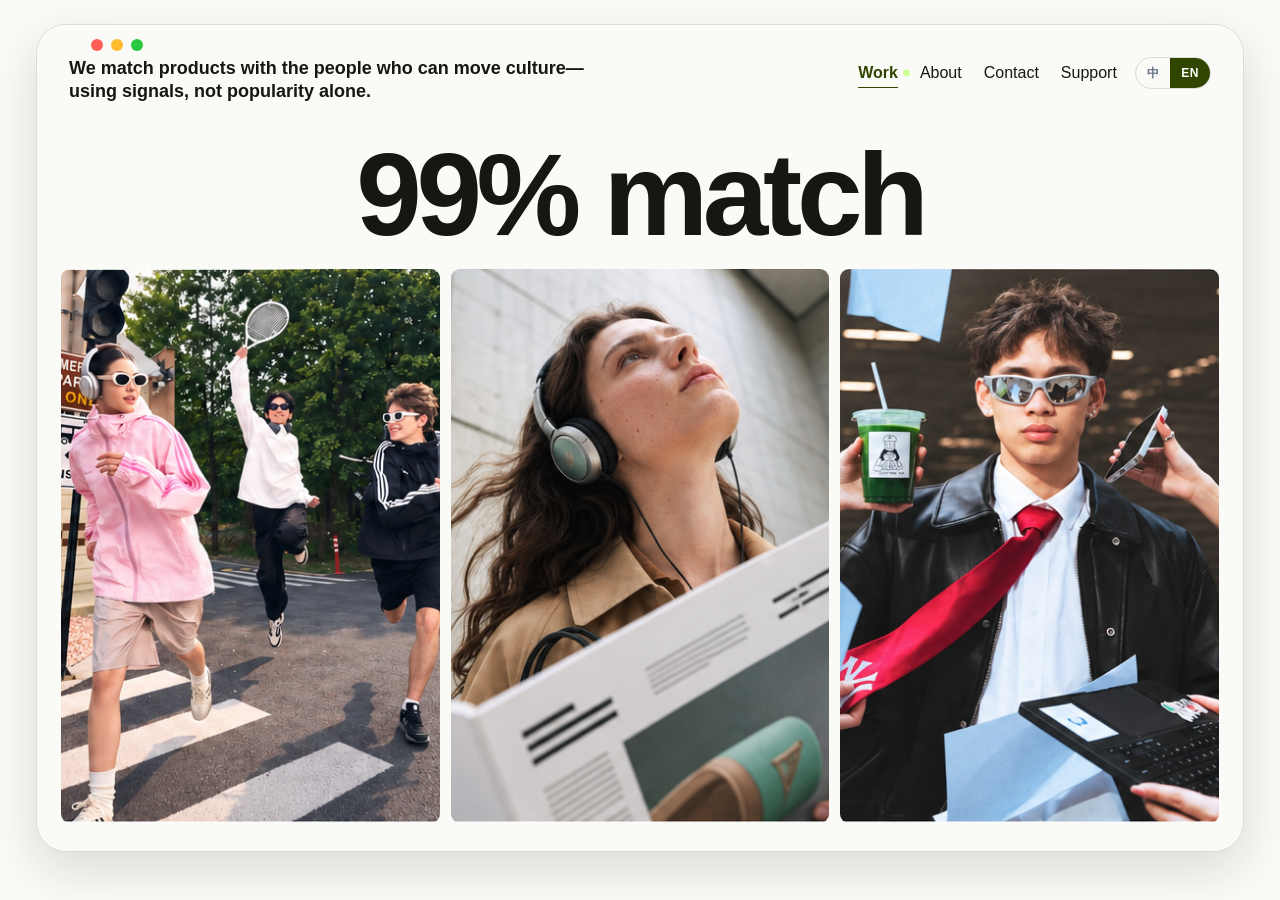
==== commit eb06dcc6: "Publish the bilingual 99% match demo to GitHub Pages. Keep public routes working on github.io so the" ====
--- a/index.html
+++ b/index.html
@@ -4,888 +4,50 @@
 <meta charset="UTF-8">
 <meta name="viewport" content="width=device-width, initial-scale=1.0">
 <title>99% match</title>
+<script src="js/public-base.js"></script>
 <link rel="stylesheet" href="css/tokens.css">
 <link rel="stylesheet" href="css/shell.css">
-<link rel="stylesheet" href="css/legacy.css">
+<link rel="stylesheet" href="css/marketing.css">
 </head>
-<body>
+<body data-page="opening">
 <div class="page">
   <div class="app-window" role="application" aria-label="99% match">
-    <header class="app-chrome">
+    <header class="app-chrome marketing">
       <div class="traffic" aria-hidden="true">
-        <span class="tl close"></span>
-        <span class="tl min"></span>
-        <span class="tl max"></span>
+        <span class="tl close"></span><span class="tl min"></span><span class="tl max"></span>
       </div>
-      <div class="chrome-brand">
-        <span class="wordmark">99% match</span>
-        <span class="chrome-sub">Celebrity-product fit agent</span>
-      </div>
-      <div class="chrome-actions">
-        <button type="button" class="btn-secondary" id="newAnalysis">New analysis</button>
-        <span class="avatar" aria-hidden="true">J</span>
+      <div class="marketing-head">
+        <p class="chrome-kicker" data-i18n="open.kicker">We match products with the people who can move culture—using signals, not popularity alone.</p>
+        <div class="mnav-row">
+          <nav class="mnav" aria-label="Primary">
+            <a href="work.html" data-nav="work" data-i18n="nav.work">Work</a>
+            <a href="about.html" data-nav="about" data-i18n="nav.about">About</a>
+            <a href="contact.html" data-nav="contact" data-i18n="nav.contact">Contact</a>
+            <a href="support.html" data-nav="support" data-i18n="nav.support">Support</a>
+          </nav>
+          <div data-lang-switch></div>
+        </div>
       </div>
     </header>
-
-    <div class="app-body">
-      <aside class="workflow" aria-label="Workflow">
-        <div class="workflow-label">Workflow</div>
-        <nav id="flowNav">
-          <button type="button" data-go="panel-product" class="on">
-            <svg class="wf-ico" viewBox="0 0 24 24" aria-hidden="true"><path d="M7 4h7l3 4v12H7z"/><path d="M14 4v4h3"/></svg>
-            01 Product
-          </button>
-          <button type="button" data-go="trend-explorer">
-            <svg class="wf-ico" viewBox="0 0 24 24" aria-hidden="true"><circle cx="11" cy="11" r="6"/><path d="M20 20l-3.5-3.5"/></svg>
-            02 Trend search
-          </button>
-          <button type="button" data-go="panel-tag">
-            <svg class="wf-ico" viewBox="0 0 24 24" aria-hidden="true"><path d="M4 12l8-8 8 8-8 8z"/><circle cx="10" cy="10" r="1.2"/></svg>
-            03 Tag profile
-          </button>
-          <button type="button" data-go="panel-ranking">
-            <svg class="wf-ico" viewBox="0 0 24 24" aria-hidden="true"><circle cx="9" cy="8" r="3"/><path d="M4 19c1.2-3 8.8-3 10 0"/><circle cx="16" cy="9" r="2"/><path d="M15 19c.4-1.6 2.6-2.4 5-2"/></svg>
-            04 Celebrity fit
-          </button>
-          <button type="button" data-go="panel-campaign">
-            <svg class="wf-ico" viewBox="0 0 24 24" aria-hidden="true"><path d="M4 19V5l16 7z"/></svg>
-            05 Campaign
-          </button>
-        </nav>
-        <div class="workflow-foot">
-          <span class="status-dot" id="dot"></span>
-          <span id="trendStatus">Trend data…</span>
+    <div class="market-body">
+      <section class="opening">
+        <h1 class="opening-mark">99% match</h1>
+        <div class="opening-row">
+          <figure>
+            <img class="media-cover" src="assets/opening/opening-01-run-club.png" width="475" height="565" data-i18n-alt="open.alt1" alt="Run club crossing a street in motion">
+          </figure>
+          <figure>
+            <img class="media-cover" src="assets/opening/opening-02-editorial-headphones.png" width="451" height="565" data-i18n-alt="open.alt2" alt="Editorial portrait with headphones, brand marks removed">
+          </figure>
+          <figure>
+            <img class="media-cover" src="assets/opening/opening-03-fashion-tech-portrait.png" width="474" height="565" data-i18n-alt="open.alt3" alt="Fashion and tech street portrait">
+          </figure>
         </div>
-      </aside>
-
-      <div class="app-main">
-        <div class="app-main-scroll" id="workScroll">
-          <p class="shell-note">Shell only. Existing Product, Trend Search, Tag matching, Top 3, and Campaign stay below with the same APIs and scoring. Inner pages will be rebuilt one screen at a time. Data &amp; assumptions drawer is listed on the right but not wired yet — provenance is still in the match report.</p>
-          <div class="legacy-work">
-            <p class="muted" id="hint">Only celebrities in the database. Scores are Model-Based / Synthetic Demo, not third-party official scores.</p>
-            <section id="trend-explorer" class="card" style="margin-bottom:18px">
-              <h3>Trend Explorer · TAG 搜索</h3>
-              <p class="muted">搜索趋势 TAG，跳转到对应卡片，并可加入当前产品 TAG Profile。</p>
-              <div class="search-wrap">
-                <input id="tagSearch" placeholder="Search a trend or tag... Outdoor / Sports / Technology / Health / Fashion" autocomplete="off">
-                <div id="tagResults" class="search-drop"></div>
-              </div>
-              <div id="trendCards" class="trend-grid"></div>
-            </section>
-
-            <div class="grid">
-              <aside class="card" id="panel-product">
-                <label>产品（可切换 3 个测试品）</label>
-                <select id="product"></select>
-                <label>产品描述 / 关键词</label>
-                <textarea id="desc" placeholder="输入卖点或关键词，例如：时尚、美妆、情绪价值。改完点「跑通匹配」。"></textarea>
-                <label>目标人群</label>
-                <input id="audience" value="18-28">
-                <label>从描述识别出的 TAG</label>
-                <div class="tags" id="seedTags"></div>
-                <span id="panel-tags"></span>
-                <button class="run" id="run">跑通匹配</button>
-                <button class="ghost" id="refresh">抓取最新热榜（约 1 分钟）</button>
-              </aside>
-              <main id="out" class="card"><p class="muted">选择产品后点击跑通。系统会用趋势库判断 TAG 是否成立，再匹配 Top 3 明星并生成 slogan。</p></main>
-            </div>
-          </div>
-        </div>
-        <footer class="app-status">
-          <span id="liveMeta">Connecting…</span>
-          <a id="shareLink" href="https://fastly.jsdelivr.net/gh/zhongh918-ops/starfit-ai@main/index.html" target="_blank" rel="noopener">Public snapshot</a>
-        </footer>
-      </div>
-
-      <button class="data-tab" type="button" id="dataTab" disabled title="Drawer not built yet. Observed vs demo labels remain in the match report below.">Data &amp; assumptions</button>
+      </section>
     </div>
   </div>
 </div>
-<script>
-const state = { trends: null, celebrities: null, products: null, meta: null, seeded: false, pinnedTags: [], openCeleb: null };
-
-function setLive() {
-  const m = state.meta || {};
-  const live = !!m.live;
-  const today = m.today_items != null ? `今日 ${m.today_items} 条` : '';
-  const when = (m.source_mtime || m.generated_at || '').replace('T', ' ').slice(0, 19);
-  const clock = new Date().toTimeString().slice(0, 8);
-  document.getElementById('liveMeta').textContent = live
-    ? `Live ${clock} · ${today} · snapshot ${when || '—'}`
-    : `Public snapshot · ${when || '—'} · ${today}`;
-  document.getElementById('dot').classList.toggle('off', !live);
-  const trendStatus = document.getElementById('trendStatus');
-  if (trendStatus) trendStatus.textContent = live ? 'Trend data ready' : 'Cached snapshot';
-  const refresh = document.getElementById('refresh');
-  if (refresh) refresh.hidden = !live;
-  const hint = document.getElementById('hint');
-  if (hint) {
-    hint.textContent = live
-      ? 'Live TrendRadar on this Mac. Celebrity IDs stay stable; scores are Model-Based / Synthetic Demo.'
-      : 'Cached snapshot. Scores include Synthetic Demo. Use the jsDelivr link if github.io is blocked.';
-  }
-}
-
-async function fetchState() {
-  try {
-    const r = await fetch('/api/state', { cache: 'no-store' });
-    const ct = r.headers.get('content-type') || '';
-    if (r.ok && ct.includes('application/json')) return r.json();
-  } catch (e) {}
-  const r = await fetch('data/state.json?t=' + Date.now(), { cache: 'no-store' });
-  if (!r.ok) throw new Error('无法加载趋势数据');
-  return r.json();
-}
-
-async function load(keepProduct) {
-  const data = await fetchState();
-  state.trends = data.trends;
-  state.celebrities = data.celebrities;
-  state.products = data.products;
-  state.meta = data.meta;
-  setLive();
-  const sel = document.getElementById('product');
-  if (!state.products.some(p => p.id === 'custom')) {
-    state.products.push({ id: 'custom', name: '自定义产品', category: 'Custom', audience: '18-28', seed_tags: [], description: '' });
-  }
-  if (!state.seeded) {
-    sel.innerHTML = '';
-    state.products.forEach((x, i) => {
-      const o = document.createElement('option');
-      o.value = x.id; o.textContent = `${x.category} · ${x.name}`;
-      if (i === 0) o.selected = true;
-      sel.appendChild(o);
-    });
-    state.seeded = true;
-  }
-  if (!keepProduct) { state.pinnedTags = []; fillProduct(); }
-  else syncTagsFromDesc();
-  renderTrends();
-  render();
-}
-
-const TAG_RULES = {
-  '运动': /运动|健身|跑步|马拉松|NBA|CBA|足球|篮球|奥运|训练|瑜伽|骑行|网球|乒乓|运动员|跑鞋|球鞋|健身房|sports?|fitness|running|gym/i,
-  '户外': /户外|露营|徒步|登山|旅行|自驾|city\s*walk|海边|滑雪|冲浪|川西|outdoor|camping|hiking|travel/i,
-  '健康': /健康|养生|减脂|减肥|睡眠|防晒|低糖|无糖|轻食|蛋白|health/i,
-  '科技': /科技|AI|人工智能|芯片|华为|苹果|小米|机器人|智能|数码|手机|耳机|降噪|折叠|tech|smart/i,
-  '情绪价值': /情绪|治愈|松弛|氛围|陪伴|真诚|解压|燕麦系|healing/i,
-  '便利': /便利|即饮|外卖|通勤|速溶|懒人|到家|convenient/i,
-  '时尚': /时尚|穿搭|美妆|潮流|秀场|时装|造型|fashion|beauty|makeup/i,
-  '体验': /体验|沉浸|快闪|线下|展览|市集|experience/i,
-  '咖啡': /咖啡|拿铁|冷萃|美式|咖啡因|茶姬|coffee|latte/i,
-  '活力': /青春|活力|街舞|热血|燃|youth|energy/i
-};
-const EN_ALIAS = { sports:'运动', sport:'运动', fitness:'运动', running:'运动', gym:'运动', outdoor:'户外', outdoors:'户外', health:'健康', tech:'科技', fashion:'时尚', beauty:'时尚', makeup:'时尚', coffee:'咖啡' };
-
-function extractTags(text) {
-  const found = [];
-  const seen = new Set();
-  const add = t => { if (t && !seen.has(t)) { seen.add(t); found.push(t); } };
-  const raw = (text || '').trim();
-  if (!raw) return found;
-  Object.keys(TAG_RULES).forEach(tag => { if (raw.includes(tag)) add(tag); });
-  Object.keys(TAG_RULES).forEach(tag => { if (TAG_RULES[tag].test(raw)) add(tag); });
-  raw.split(/[\s,，、;；/|]+/).forEach(tok => {
-    const k = tok.trim().toLowerCase();
-    if (EN_ALIAS[k]) add(EN_ALIAS[k]);
-  });
-  return found;
-}
-
-function currentSeed() {
-  const extracted = extractTags(document.getElementById('desc').value);
-  const p = state.products.find(x => x.id === document.getElementById('product').value);
-  const base = extracted.length ? extracted : ((p && p.seed_tags) ? p.seed_tags.slice() : []);
-  const extra = state.pinnedTags || [];
-  return [...new Set([...base, ...extra])];
-}
-
-function syncTagsFromDesc() {
-  const extracted = extractTags(document.getElementById('desc').value);
-  const seed = currentSeed();
-  const fallback = extracted.length === 0 && seed.length > 0 && !(state.pinnedTags || []).length;
-  document.getElementById('seedTags').innerHTML = seed.map(t => {
-    const pin = (state.pinnedTags || []).includes(t);
-    return `<span class="tag ${pin ? 'add' : 'on'}">${t}${pin ? ' +' : ''}</span>`;
-  }).join('')
-    + (fallback ? '<span class="muted">描述里还没识别到关键词，暂用产品预设 TAG</span>' : '')
-    + (!seed.length ? '<span class="muted">请在描述里写关键词，或从上方趋势卡加入 TAG</span>' : '');
-}
-
-function fillProduct() {
-  const p = state.products.find(x => x.id === document.getElementById('product').value);
-  document.getElementById('desc').value = p.description || '';
-  document.getElementById('audience').value = p.audience || '18-28';
-  document.getElementById('run').textContent = p.id === 'custom' ? '按描述匹配代言人' : '跑通匹配';
-  syncTagsFromDesc();
-}
-
-function trendConfirmed(tr) {
-  if (!tr) return false;
-  return (tr.mention_count || 0) >= 8 && ((tr.today_count || 0) >= 2 || (tr.heat || 0) >= 0.25);
-}
-
-function understandProduct(product, desc, audience, seed) {
-  const text = desc || product.description || '';
-  const price = product.price_level || (/轻奢|高端|奢/.test(text) ? 'Premium' : /平价|性价比/.test(text) ? 'Value' : '未提供');
-  const features = (product.features && product.features.length) ? product.features : extractTags(text);
-  const scenarios = (product.scenarios && product.scenarios.length) ? product.scenarios : [];
-  const image = product.desired_image || (/年轻|活力/.test(text) ? 'Young, energetic' : '未提供');
-  const objective = product.campaign_objective || '找到最适合该产品的明星代言人，而不是热搜最高的人';
-  return {
-    name: product.name_en || product.name,
-    name_zh: product.name,
-    category: product.category || 'Custom',
-    audience: audience || product.audience || '18-28',
-    price, features, scenarios, image, objective, seed, text
-  };
-}
-
-function buildProductProfile(seedTags, product, trends, desc) {
-  const result = [];
-  const seen = new Set();
-  const cat = product.category || '';
-  const text = desc || '';
-  const push = (tag, origin, why, forceScore) => {
-    if (seen.has(tag) || !tag) return;
-    const tr = trends[tag] || { heat: 0.25, verdict: 'keep', note: '趋势库暂无独立热度。', evidence: [], mention_count: 0, today_count: 0 };
-    let score = Math.round(50 + 48 * (tr.heat || 0));
-    if (origin === 'seed') score = Math.min(98, score + 16);
-    if (tr.verdict === 'caution') score = Math.round(score * 0.7);
-    if (forceScore != null) score = forceScore;
-    score = Math.max(8, Math.min(98, score));
-    seen.add(tag);
-    result.push({
-      tag, origin, why,
-      score,
-      weight: score / 100,
-      heat: tr.heat || 0,
-      verdict: tr.verdict,
-      note: tr.note,
-      confirmed: trendConfirmed(tr),
-      evidence: (tr.evidence || []).slice(0, 2),
-      mention_count: tr.mention_count || 0,
-      today_count: tr.today_count || 0
-    });
-  };
-
-  seedTags.forEach(tag => {
-    let why = '用户选择 / 描述识别，予以保留并按热榜信号校准。';
-    let force = null;
-    if (cat === 'Coffee') {
-      if (tag === '户外') { force = trends[tag]?.verdict === 'caution' ? 72 : 95; why = '即饮场景与轻户外高度相关；若热榜含风险新闻会降权。'; }
-      if (tag === '运动') { force = 92; why = '训练/骑行/通勤补给是核心使用场景。'; }
-      if (tag === '科技' && !/智能硬件|芯片|传感器|APP/.test(text)) { force = 76; why = '用户选了科技，但对即饮咖啡偏弱相关，模型降权（非删除）。'; }
-    }
-    if (cat === 'Sports Shoes' && tag === '运动') { force = 95; why = '品类主轴就是运动训练。'; }
-    if (cat === 'Smart Headphones' && tag === '科技') { force = 95; why = '智能硬件主轴。'; }
-    push(tag, 'seed', why, force);
-  });
-
-  const extras = [];
-  if (cat === 'Coffee') {
-    extras.push(['便利', 90, '即饮刚需，模型建议补入。']);
-    extras.push(['健康', 88, '低糖/清爽定位与健康感相关，模型建议补入。']);
-    extras.push(['情绪价值', 82, '随身补给可承接陪伴/松弛，模型建议补入。']);
-  }
-  if (cat === 'Sports Shoes') extras.push(['健康', 80, '训练场景常与健康生活方式重叠。']);
-  if (cat === 'Smart Headphones') extras.push(['便利', 78, '通勤降噪属于便利场景。']);
-  extras.forEach(([tag, score, why]) => {
-    if (!seedTags.includes(tag)) push(tag, 'recommend', why, score);
-  });
-
-  return result.sort((a, b) => b.score - a.score);
-}
-
-function ageFit(celeb) {
-  const aud = document.getElementById('audience').value || '';
-  const s = celeb.fan_profile.age_split;
-  if (/18\s*[-–]\s*24/.test(aud) && !/25/.test(aud)) return s['18-24'] || 0;
-  if (/29\s*[-–]\s*35/.test(aud)) return s['29-35'] || 0;
-  return (s['18-24'] || 0) + (s['25-28'] || 0);
-}
-
-function brandImageFit(celeb, product, optTags) {
-  const desired = `${product.desired_image || ''} ${document.getElementById('desc').value || ''}`;
-  const keys = [];
-  if (/年轻|青春|youth|energetic|活力|燃/.test(desired)) keys.push('活力');
-  if (/运动|athletic|sports/.test(desired)) keys.push('运动');
-  if (/现代|科技|modern|tech/.test(desired)) keys.push('科技');
-  if (/户外|outdoor/.test(desired)) keys.push('户外');
-  if (/时尚|fashion/.test(desired)) keys.push('时尚');
-  if (/真诚|authentic/.test(desired)) keys.push('真诚');
-  if (/情绪|陪伴|calm/.test(desired)) keys.push('情绪价值');
-  optTags.slice(0, 4).forEach(t => { if (!keys.includes(t.tag)) keys.push(t.tag); });
-  if (!keys.length) return 0.5;
-  return keys.reduce((s, tag) => s + (celeb.tags[tag] || 0), 0) / keys.length;
-}
-
-function matchOne(optTags, celeb, product) {
-  let num = 0, den = 0;
-  const hits = [];
-  optTags.forEach(t => {
-    const cv = celeb.tags[t.tag] || 0;
-    const w = (t.score || 50) / 100;
-    num += w * cv;
-    den += w;
-    if (cv >= 0.55) hits.push({ tag: t.tag, product: w, celeb: cv });
-  });
-  const tagScore = den ? num / den : 0;
-  const ageScore = ageFit(celeb);
-  const market = marketDemandFit(celeb, optTags);
-  const brandScore = brandImageFit(celeb, product, optTags);
-  const engagement = Math.min(1, 0.25 + 0.75 * Math.log(1 + (celeb.heat_mentions || 0)) / Math.log(17));
-  const riskPenalty = (celeb.risk?.score || 0) * 0.12;
-  const raw = 0.35 * tagScore + 0.20 * (market.score / 100) + 0.20 * ageScore + 0.15 * brandScore + 0.10 * engagement;
-  const final = Math.max(0, Math.min(1, raw - riskPenalty));
-  return {
-    celeb, tagScore, ageScore, brandScore, engagement, market,
-    heatScore: engagement, riskScore: 1 - (celeb.risk?.score || 0),
-    final,
-    hits: hits.sort((a, b) => b.celeb - a.celeb).slice(0, 5)
-  };
-}
-
-function campaign(product, tags, top, brief) {
-  const name = top.celeb.name;
-  const image = top.celeb.public_image || name;
-  const tagStr = tags.slice(0, 4).map(t => t.tag).join(' / ');
-  const scenarios = (brief.scenarios && brief.scenarios.length) ? brief.scenarios : ['日常使用场景'];
-  if (product.id === 'cold-brew') {
-    return {
-      positioning: `把冷萃做成「${name} 的随身冷静」：年轻、有活力、轻负担，不靠高咖啡因话术。`,
-      concept: `用 ${name} 已有的公众形象（${image}）承接训练前后、通勤和轻户外开盖即饮。Campaign 只在明星推荐完成之后生成。`,
-      main: `${name}同款冷静 · 冷萃即走`,
-      alts: ['热的是生活，冷的是你', '打开罐，比打开社交更轻'],
-      visual: ['冷金属罐', '晨光骑行', '训练后开盖', 'city walk'],
-      scenarios
-    };
-  }
-  if (product.id === 'shoes') {
-    return {
-      positioning: `真实训练感，而不是秀场空降。${name} 的运动人设是产品证据。`,
-      concept: `镜头跟着落地、再跑一公里。科技缓震用动作说话。`,
-      main: `${name} · 训练日从落地开始`,
-      alts: ['这一步，被看见', '轻，是为了再跑一公里'],
-      visual: ['跑道晨雾', '鞋底落地特写', '健身房包'],
-      scenarios
-    };
-  }
-  if (product.id === 'headphones') {
-    return {
-      positioning: `降噪 = 情绪边界。用 ${name} 的克制/陪伴感，而不是吵闹带货。`,
-      concept: `${name} 负责「我需要自己的声音」。`,
-      main: `世界先静一下`,
-      alts: ['你的节奏，入耳生效', `${name} · 把噪音留在舱外`],
-      visual: ['地铁窗', '降噪波形', '独处侧脸'],
-      scenarios
-    };
-  }
-  const snippet = (brief.text || product.name).replace(/\s+/g, ' ').slice(0, 40);
-  return {
-    positioning: `用 ${name} 的公众形象承接「${snippet}」，主轴是 ${tagStr}。`,
-    concept: `内容走真实人设场景，不硬广、不套用万能口号。`,
-    main: `${name} × ${tags[0] ? tags[0].tag : product.name}`,
-    alts: ['被看见的是你，不是广告', `${tagStr} · 从人设出发`],
-    visual: tags.slice(0, 3).map(t => t.tag),
-    scenarios
-  };
-}
-
-function pct(x) { return Math.round(x * 100); }
-
-const TAG_EN = {
-  '运动': 'Sports / Active Lifestyle',
-  '户外': 'Outdoor Lifestyle',
-  '健康': 'Health & Well-being',
-  '科技': 'Technology / AI Lifestyle',
-  '情绪价值': 'Emotional Value',
-  '便利': 'Convenience',
-  '时尚': 'Fashion',
-  '体验': 'Lifestyle / Experience',
-  '咖啡': 'Coffee & RTD',
-  '活力': 'Youthful / Energetic'
-};
-const TAG_ALIAS = {
-  outdoor: '户外', outdoors: '户外', hiking: '户外', camping: '户外', travel: '户外', '户外': '户外',
-  sport: '运动', sports: '运动', fitness: '运动', gym: '运动', running: '运动', active: '运动', '运动': '运动',
-  tech: '科技', technology: '科技', ai: '科技', smart: '科技', '科技': '科技',
-  health: '健康', wellbeing: '健康', wellness: '健康', '健康': '健康',
-  fashion: '时尚', beauty: '时尚', makeup: '时尚', '时尚': '时尚',
-  coffee: '咖啡', latte: '咖啡', '咖啡': '咖啡',
-  emotion: '情绪价值', healing: '情绪价值', '情绪': '情绪价值',
-  convenience: '便利', '便利': '便利',
-  youth: '活力', energy: '活力', '活力': '活力',
-  lifestyle: '体验', experience: '体验', '体验': '体验'
-};
-const TAG_META = {
-  '运动': { keywords: ['fitness', 'gym', 'running', 'active lifestyle'], categories: ['运动装备', '即饮', '服饰'] },
-  '户外': { keywords: ['camping', 'hiking', 'citywalk', 'travel'], categories: ['户外装备', '即饮', '旅行'] },
-  '健康': { keywords: ['wellness', 'low sugar', 'sleep'], categories: ['食品饮料', '个护'] },
-  '科技': { keywords: ['AI', 'smart tech', 'AI-native lifestyle'], categories: ['消费电子', '智能硬件'] },
-  '情绪价值': { keywords: ['healing', 'companionship', 'authenticity'], categories: ['即饮', '音频', '生活方式'] },
-  '便利': { keywords: ['RTD', 'on-the-go', 'delivery'], categories: ['即饮', '零售'] },
-  '时尚': { keywords: ['styling', 'beauty', 'runway'], categories: ['服饰', '美妆'] },
-  '体验': { keywords: ['offline', 'pop-up', 'immersive'], categories: ['线下活动', '零售'] },
-  '咖啡': { keywords: ['cold brew', 'latte', 'RTD coffee'], categories: ['即饮咖啡'] },
-  '活力': { keywords: ['youthful', 'energetic'], categories: ['运动', '潮流'] }
-};
-const COFFEE_RELATED = ['便利', '健康', '户外', '情绪价值', '运动', '咖啡'];
-
-function trendArrow(tag) {
-  const t = (state.trends || {})[tag];
-  if (!t) return { mark: '→', cls: 'flat', status: 'Stable' };
-  if (t.verdict === 'caution') return { mark: '↓', cls: 'down', status: 'Caution' };
-  if ((t.today_count || 0) >= 8 || (t.heat || 0) >= 0.45) return { mark: '↑', cls: '', status: 'Rising' };
-  return { mark: '→', cls: 'flat', status: 'Stable' };
-}
-
-function renderTrends() {
-  const box = document.getElementById('trendCards');
-  if (!box || !state.trends) return;
-  const tags = Object.keys(state.trends);
-  box.innerHTML = tags.map(tag => {
-    const t = state.trends[tag];
-    const a = trendArrow(tag);
-    return `<article class="trend-card" id="trend-${tag}">
-      <h4>${tag} <span class="arrow ${a.cls}">${a.mark}</span></h4>
-      <div class="mini">${TAG_EN[tag] || tag}</div>
-      <div class="bar"><span>Score</span><i><em style="width:${pct(t.heat)}%"></em></i><span>${pct(t.heat)}</span></div>
-      <p class="mini">${a.status} · 今日 ${t.today_count || 0} / 总 ${t.mention_count || 0}${trendConfirmed(t) ? '' : ' · 信号不足，未确认趋势'}</p>
-      <p class="kw">${(TAG_META[tag]?.keywords || []).join(' · ')}</p>
-      <p class="mini">Related: ${(TAG_META[tag]?.categories || []).join(' / ')}</p>
-      <button class="tiny" data-add-tag="${tag}">Add to Product Tags</button>
-    </article>`;
-  }).join('');
-}
-
-function searchTrends(q) {
-  q = (q || '').trim().toLowerCase();
-  if (!q) return [];
-  const hits = [];
-  const seen = new Set();
-  const push = (tag, related) => {
-    if (!tag || seen.has(tag) || !state.trends[tag]) return;
-    seen.add(tag);
-    const a = trendArrow(tag);
-    hits.push({ tag, related, score: pct(state.trends[tag].heat), arrow: a });
-  };
-  if (/coffee|latte|咖啡|拿铁|冷萃/.test(q)) COFFEE_RELATED.forEach((tag, i) => push(tag, i > 0));
-  const mapped = TAG_ALIAS[q];
-  if (mapped) push(mapped, false);
-  Object.keys(state.trends).forEach(tag => {
-    const hay = `${tag} ${TAG_EN[tag] || ''}`.toLowerCase();
-    if (hay.includes(q) || tag.toLowerCase().includes(q)) push(tag, false);
-  });
-  Object.entries(TAG_ALIAS).forEach(([k, tag]) => {
-    if (k.includes(q) || q.includes(k)) push(tag, k !== q);
-  });
-  return hits.slice(0, 7);
-}
-
-function showSearchResults(q) {
-  const drop = document.getElementById('tagResults');
-  const hits = searchTrends(q);
-  if (!q.trim() || !hits.length) { drop.classList.remove('show'); drop.innerHTML = ''; return; }
-  drop.innerHTML = hits.map(h => `<div class="search-item" data-jump-tag="${h.tag}">
-    <span>${h.tag}<br><small class="muted">${TAG_EN[h.tag] || ''} ${h.related ? '· Related' : ''} · Trend ${h.score} <span class="arrow ${h.arrow.cls}">${h.arrow.mark}</span></small><br><small class="kw">${(TAG_META[h.tag]?.keywords || []).slice(0,3).join(' · ')}</small></span>
-    <button class="tiny" data-add-tag="${h.tag}">Add to Product Tags</button>
-  </div>`).join('');
-  drop.classList.add('show');
-}
-
-function addProductTag(tag) {
-  if (!tag) return;
-  if (!state.pinnedTags.includes(tag)) state.pinnedTags.push(tag);
-  syncTagsFromDesc();
-  render();
-  jumpToTrend(tag);
-}
-
-function jumpToTrend(tag) {
-  document.getElementById('tagResults').classList.remove('show');
-  const el = document.getElementById('trend-' + tag);
-  if (!el) return;
-  document.querySelectorAll('.trend-card.hl').forEach(n => n.classList.remove('hl'));
-  el.classList.add('hl');
-  el.scrollIntoView({ behavior: 'smooth', block: 'center' });
-}
-
-function marketDemandFit(celeb, optTags) {
-  const productTags = (optTags || []).map(t => t.tag);
-  const youthKeys = ['运动', '户外', '健康', '科技', '时尚', '活力', '情绪价值'];
-  const rows = youthKeys.map(tag => {
-    const cv = celeb.tags[tag] || 0;
-    const a = trendArrow(tag);
-    const lv = cv >= 0.75 ? 'High' : cv >= 0.5 ? 'Medium' : 'Low';
-    return { tag, cv, arrow: a, level: lv };
-  });
-  const core = [];
-  productTags.forEach(tag => {
-    const cv = celeb.tags[tag] || 0;
-    if (cv < 0.3) return;
-    const a = trendArrow(tag);
-    const demand = a.mark === '↑' ? 1.06 : a.mark === '↓' ? 0.9 : 1;
-    core.push(Math.min(1, cv * demand));
-  });
-  const score = core.length ? Math.round(100 * core.reduce((a, b) => a + b, 0) / core.length) : 0;
-  return { score, rows };
-}
-
-function compatibility(optTags, celeb) {
-  return optTags.map(t => {
-    const product = t.score != null ? t.score / 100 : 0.5 + 0.5 * (t.heat || 0);
-    const celebV = celeb.tags[t.tag] || 0;
-    const fit = Math.sqrt(Math.max(0, product) * celebV);
-    let kind = 'weak';
-    if (fit >= 0.72 && celebV >= 0.7) kind = 'strong';
-    else if (fit >= 0.5) kind = 'partial';
-    return { tag: t.tag, product, celeb: celebV, fit, kind };
-  }).sort((a, b) => b.fit - a.fit);
-}
-
-function radarSVG(pairs) {
-  const axes = pairs.slice(0, 6);
-  if (!axes.length) return '';
-  const cx = 90, cy = 90, r = 70, n = axes.length;
-  const pt = (i, val) => {
-    const ang = -Math.PI / 2 + (Math.PI * 2 * i) / n;
-    return [cx + r * val * Math.cos(ang), cy + r * val * Math.sin(ang)];
-  };
-  const ring = (v) => axes.map((_, i) => pt(i, v).join(',')).join(' ');
-  const poly = (key) => axes.map((a, i) => pt(i, Math.max(0.05, a[key])).join(',')).join(' ');
-  const labels = axes.map((a, i) => {
-    const [x, y] = pt(i, 1.18);
-    return `<text x="${x}" y="${y}" text-anchor="middle" fill="#9aa3b2" font-size="9">${a.tag}</text>`;
-  }).join('');
-  return `<svg viewBox="0 0 180 180" width="180" height="180">
-    <polygon points="${ring(1)}" fill="none" stroke="#2c3340"/>
-    <polygon points="${ring(0.66)}" fill="none" stroke="#2c3340"/>
-    <polygon points="${ring(0.33)}" fill="none" stroke="#2c3340"/>
-    <polygon points="${poly('product')}" fill="rgba(212,163,115,.18)" stroke="#d4a373"/>
-    <polygon points="${poly('celeb')}" fill="rgba(125,211,199,.18)" stroke="#7dd3c7"/>
-    ${labels}
-  </svg><div class="mini">橙：产品 TAG　青：明星 TAG</div>`;
-}
-
-function traitChips(celeb) {
-  const order = ['运动','户外','科技','时尚','活力','真诚','健康','情绪价值','体验','便利'];
-  return order.filter(t => (celeb.tags[t] || 0) >= 0.55)
-    .map(t => `<span class="tag on">${t} ${pct(celeb.tags[t])}</span>`).join('');
-}
-
-function whyMarket(celeb, pairs, fit) {
-  const strong = pairs.filter(p => p.kind === 'strong').map(p => p.tag);
-  const head = strong.slice(0, 3).join('、') || pairs.slice(0, 2).map(p => p.tag).join('、');
-  return `${celeb.name} 的公众形象与「${head}」高度重合（Market Demand Fit ${fit.score}/100）。推荐依据是人设是否符合当前年轻人趋势与产品要传递的品牌形象，而不是谁最红。热搜标题提及不主导排名。`;
-}
-
-function potentialRisks(r, pairs, product) {
-  const c = r.celeb;
-  const risks = [];
-  const weak = pairs.filter(p => p.kind === 'weak' && (p.product >= 0.6 || (p.tag === '科技' && product.category === 'Coffee')));
-  if (weak.length) risks.push(`形象错位：与产品 TAG「${weak.map(p => p.tag).join('、')}」重叠偏弱。`);
-  if (r.ageScore < 0.55) risks.push('受众错位：粉丝年龄结构与目标 18–28 重合偏低（粉丝结构为 synthetic/demo）。');
-  (c.risk?.notes || []).forEach(n => risks.push(`声誉风险（hybrid 评估，非官方尽调）：${n}`));
-  if ((c.heat_mentions || 0) >= 12) risks.push(`过度曝光风险：样本期内热榜标题提及 ${c.heat_mentions} 次（观测数据），需避免纯热度绑定期。`);
-  const m = r.market?.score || 0;
-  if (m < 70) risks.push('趋势相关偏弱：当前公众形象与 Rising 年轻人趋势重叠不足。');
-  risks.push('品类冲突 / 以往代言：资料不可用（unavailable），未收录真实代言合同。');
-  return risks;
-}
-
-function celebDetailHTML(r, optTags, product) {
-  const c = r.celeb;
-  const pairs = compatibility(optTags, c);
-  const fit = r.market || marketDemandFit(c, optTags);
-  const works = (c.works && c.works.length)
-    ? (c.works || []).map(w => `<li>${w.type} · ${w.title}</li>`).join('')
-    : '<li>资料不可用（unavailable）</li>';
-  const strong = pairs.filter(p => p.kind === 'strong');
-  const partial = pairs.filter(p => p.kind === 'partial');
-  const weak = pairs.filter(p => p.kind === 'weak');
-  const youthLine = ['运动','户外','健康','科技','时尚'].map(tag => {
-    const a = trendArrow(tag);
-    return `${tag} <span class="arrow ${a.cls}">${a.mark}</span>`;
-  }).join('　');
-  const fans = c.fan_profile || {};
-  const achievements = (c.achievements && c.achievements.length)
-    ? c.achievements.map(a => `<li>${a}</li>`).join('')
-    : '<li>资料不可用（unavailable）— 未收录奖项/成就，不编造。</li>';
-  const risks = potentialRisks(r, pairs, product);
-  return `<div class="celeb-detail">
-    <h3 class="sec">7. Celebrity Profile</h3>
-    <div class="kv">
-      <b>Name</b><span>${c.name} · ${c.name_en || ''}</span>
-      <b>Profession</b><span>${(c.occupations || []).join(' · ')}</span>
-      <b>Main Audience</b><span>${c.main_audience || 'unavailable'}</span>
-      <b>Public Image</b><span>${c.public_image || 'unavailable'}</span>
-    </div>
-    <p class="mini">公众形象与受众描述为 Demo hybrid，非正式调研。</p>
-    <h3 class="sec">8. Representative Works</h3>
-    <ul class="works">${works}</ul>
-    <p class="mini">作品列表为 Demo 收录，非正式核实；缺项显示 unavailable，不编造。</p>
-    <h4 style="color:var(--accent);margin:10px 0 6px">Major Achievements</h4>
-    <ul class="works">${achievements}</ul>
-    <h3 class="sec">9. Celebrity Core TAGs</h3>
-    <div class="tags">${traitChips(c)}</div>
-    <h3 class="sec">10. Product–Celebrity Compatibility</h3>
-    <div class="fit-grid">
-      <div class="match-col">
-        <p class="mini">Strong / Partial / Weak。契合来自 TAG 重叠，不是知名度。</p>
-        ${pairs.map(p => `<div class="pair ${p.kind}"><span>${p.tag}</span><i><em style="width:${pct(p.fit)}%"></em></i><span>${pct(p.fit)}</span></div>`).join('')}
-        <p class="mini" style="margin-top:8px">Strong: ${strong.map(p => p.tag + ' ' + pct(p.fit) + '%').join(' · ') || '—'}</p>
-        <p class="mini">Partial: ${partial.map(p => p.tag + ' ' + pct(p.fit) + '%').join(' · ') || '—'}</p>
-        <p class="mini">Weak: ${weak.map(p => p.tag + ' ' + pct(p.fit) + '%').join(' · ') || '—'}</p>
-      </div>
-      <div>${radarSVG(pairs)}</div>
-    </div>
-    <h3 class="sec">11. Market Demand Fit</h3>
-    <p class="mini">Current Youth Trends: ${youthLine}</p>
-    ${fit.rows.map(row => `<div class="mini">${row.tag}: ${row.level} <span class="arrow ${row.arrow.cls}">${row.arrow.mark}</span></div>`).join('')}
-    <div class="market-score">${fit.score}<small>/100 Market Demand Fit · Model-Based Estimate</small></div>
-    <p class="note-chip">Celebrity Market Fit ≠ Popularity。问的是「谁代表产品现在需要的形象」，不是「谁最红」。热搜 ${c.heat_mentions || 0} 次仅为观测提及。</p>
-    <h3 class="sec">12. Audience Fit</h3>
-    <div class="kv">
-      <b>Fan age (demo)</b><span>18–24 ${pct(fans.age_split?.['18-24'] || 0)}% · 25–28 ${pct(fans.age_split?.['25-28'] || 0)}% · 29–35 ${pct(fans.age_split?.['29-35'] || 0)}%</span>
-      <b>Interests</b><span>${(fans.interests || []).join(' · ') || 'unavailable'}</span>
-      <b>Demographic fit</b><span>Audience Fit ${pct(r.ageScore)} / 100 · Synthetic Demo</span>
-      <b>Category relevance</b><span>${r.hits.map(h => h.tag).join('、') || '弱'}</span>
-    </div>
-    <h3 class="sec">13. Potential Risks</h3>
-    <ul class="risks">${risks.map(x => `<li>${x}</li>`).join('')}</ul>
-    <h3 class="sec">14. Why This Celebrity?</h3>
-    <p class="why">${whyMarket(c, pairs, fit)}</p>
-  </div>`;
-}
-
-function whyLine(product, r) {
-  const tags = r.hits.map(h => h.tag).join('、') || '趋势 TAG';
-  return `${r.celeb.name} 与「${tags}」重叠最高。连接的是产品定位 + 年轻人趋势 + 人设，而不是热搜次数。`;
-}
-
-function render(opts) {
-  if (!state.trends || !state.celebrities) return;
-  const product = state.products.find(x => x.id === document.getElementById('product').value) || { name: '自定义', category: 'Custom', seed_tags: [] };
-  const desc = document.getElementById('desc').value;
-  const audience = document.getElementById('audience').value;
-  syncTagsFromDesc();
-  const seed = currentSeed();
-  if (!seed.length) {
-    document.getElementById('out').innerHTML = '<p class="muted">请先在产品描述里输入关键词（例如：运动、时尚、科技、情绪价值），或从 Trend Explorer 加入 TAG，再点「跑通匹配」。</p>';
-    return;
-  }
-  const brief = understandProduct(product, desc, audience, seed);
-  const opt = buildProductProfile(seed, product, state.trends, desc);
-  const ranked = state.celebrities.map(c => matchOne(opt, c, product)).sort((a,b) => b.final - a.final);
-  const top3 = ranked.slice(0, 3);
-  if (opts && opts.openTop && top3[0]) state.openCeleb = top3[0].celeb.id;
-  const rec = top3[0];
-  const camp = rec ? campaign(product, opt, rec, brief) : null;
-
-  const youthRows = Object.keys(state.trends).map(tag => {
-    const t = state.trends[tag];
-    const a = trendArrow(tag);
-    const ok = trendConfirmed(t);
-    return `<tr>
-      <td>${tag} / ${TAG_EN[tag] || ''}</td>
-      <td><span class="arrow ${a.cls}">${a.mark}</span> ${a.status}</td>
-      <td>${pct(t.heat)}</td>
-      <td>${t.today_count || 0} / ${t.mention_count || 0}</td>
-      <td>${ok ? '重复信号，可作趋势参考' : '孤立或过弱，不单独当作已确认趋势'}</td>
-    </tr>`;
-  }).join('');
-
-  const profileBars = opt.map(t => `
-    <div class="bar"><span>${t.tag}</span><i><em style="width:${t.score}%"></em></i><span>${t.score}</span></div>
-    <p class="mini">${t.origin === 'recommend' ? '模型建议补入' : '用户 TAG'} · ${t.why}</p>`).join('');
-
-  const cards = top3.map((r, i) => `
-    <article class="celeb ${state.openCeleb === r.celeb.id ? 'open' : ''} ${i===0 ? 'rec' : ''}" id="celeb-${r.celeb.id}">
-      <div>
-        <div class="muted">${i===0 ? 'RECOMMENDED' : 'TOP ' + (i+1)}</div>
-        <strong>${r.celeb.name}</strong>
-        <div class="muted">${(r.celeb.occupations || []).join(' · ')}</div>
-      </div>
-      <div>
-        <div class="tags">${r.hits.map(h => `<span class="tag on">${h.tag} ${pct(h.celeb)}</span>`).join('')}</div>
-        <p class="why">${whyLine(product, r)}</p>
-        <div class="score-row">
-          <div class="metric"><em>${pct(r.tagScore)}</em><span>Product TAG Fit</span></div>
-          <div class="metric"><em>${r.market.score}</em><span>Market Demand Fit</span></div>
-          <div class="metric"><em>${pct(r.ageScore)}</em><span>Audience Fit</span></div>
-          <div class="metric"><em>${pct(r.brandScore)}</em><span>Brand Image Fit</span></div>
-          <div class="metric"><em>${pct(r.engagement)}</em><span>Engagement (estimate)</span></div>
-          <div class="metric"><em>${r.celeb.risk.level}</em><span>Risk</span></div>
-        </div>
-        <p class="mini">Synthetic Demo Score · 35% TAG + 20% 趋势 + 20% 受众 + 15% 品牌形象 + 10% 互动 − 风险惩罚。不是官方统计。</p>
-        <button class="tiny" data-open-celeb="${r.celeb.id}" style="margin-top:10px">${state.openCeleb === r.celeb.id ? '收起详情' : '展开 Celebrity Detail'}</button>
-      </div>
-      <div class="score">${pct(r.final)}<small>Fit /100</small></div>
-      ${state.openCeleb === r.celeb.id ? celebDetailHTML(r, opt, product) : ''}
-    </article>`).join('');
-
-  document.getElementById('out').innerHTML = `
-    <p class="source">数据分级：热榜标题条数为 TrendRadar 观测数据。TAG 分数、粉丝结构、Fit Score 为 Model-Based / Synthetic Demo Score，不是第三方调研机构发布的官方分数。只推荐明星库内的公开明星，不推荐 KOL/KOC。</p>
-
-    <section id="panel-product-out">
-      <h3 class="sec">1. Product Understanding</h3>
-      <div class="kv">
-        <b>Product</b><span>${brief.name_zh} · ${brief.name}</span>
-        <b>Category</b><span>${brief.category}</span>
-        <b>Target age</b><span>${brief.audience}</span>
-        <b>Price level</b><span>${brief.price}</span>
-        <b>Features</b><span>${(brief.features || []).join(' · ') || '未提供'}</span>
-        <b>Scenarios</b><span>${(brief.scenarios || []).join(' · ') || '未提供'}</span>
-        <b>Desired image</b><span>${brief.image}</span>
-        <b>Campaign objective</b><span>${brief.objective}</span>
-        <b>User-selected TAGs</b><span>${seed.join(' · ')}</span>
-      </div>
-    </section>
-
-    <section>
-      <h3 class="sec">2. Current Youth Trend Analysis</h3>
-      <p class="muted">不把单条热词当成已确认趋势。优先看重复信号、跨平台标题、近期方向。此处无 QuestMobile / 百度指数，只有热榜标题代理。</p>
-      <table>
-        <tr><th>TAG</th><th>方向</th><th>Score</th><th>今日/总</th><th>是否确认</th></tr>
-        ${youthRows}
-      </table>
-    </section>
-
-    <section id="panel-tag">
-      <h3 class="sec">3. Recommended Product TAGs</h3>
-      <div class="tags" style="margin:8px 0 12px">
-        ${opt.map(t => `<span class="tag ${t.origin==='recommend'?'add':(t.verdict==='caution'?'warn':'on')}">${t.tag} ${t.score}</span>`).join('')}
-      </div>
-      <h3 class="sec">4. Product Trend Profile</h3>
-      <p class="muted">模型会保留、加权、降权或补 TAG，并说明原因。分数为模型匹配分。</p>
-      ${profileBars}
-    </section>
-
-    <section id="panel-ranking">
-      <h3 class="sec">5. Celebrity Candidate Ranking</h3>
-      <p class="muted">仅明星库 8 人。Fit ≠ Popularity。</p>
-      <h3 class="sec">6. Recommended Celebrity</h3>
-      <p class="why">${rec.celeb.name} · Synthetic Demo Score ${pct(rec.final)} / 100 · 展开详情看作品、契合、风险与 Why。</p>
-      <div class="rank" style="margin-top:10px">${cards}</div>
-    </section>
-
-    ${camp ? `<section class="campaign" id="panel-campaign">
-      <h3 class="sec">15. Campaign Positioning</h3>
-      <p class="why">${camp.positioning}</p>
-      <p class="muted">${camp.concept}</p>
-      <h3 class="sec">16. Main Slogan</h3>
-      <div class="slogan">“${camp.main}”</div>
-      <h3 class="sec">17. Alternative Slogans</h3>
-      ${camp.alts.map(s => `<div class="slogan" style="font-size:16px">“${s}”</div>`).join('')}
-      <h3 class="sec">18. Campaign Keywords</h3>
-      <div class="tags">${camp.visual.map(k => `<span class="tag on">${k}</span>`).join('')}</div>
-      <p class="mini" style="margin-top:8px">Recommended scenarios: ${camp.scenarios.join(' · ')}</p>
-    </section>` : ''}
-  `;
-}
-
-function setFlowStep(id) {
-  document.querySelectorAll('#flowNav button').forEach(b => {
-    b.classList.toggle('on', b.getAttribute('data-go') === id);
-  });
-}
-
-function goStep(id) {
-  if (!document.getElementById('panel-ranking') && state.trends) render();
-  const el = document.getElementById(id) || (id === 'panel-tag' ? document.getElementById('panel-tags') : null)
-    || (id === 'panel-ranking' || id === 'panel-campaign' ? document.getElementById('out') : null);
-  if (!el) return;
-  setFlowStep(id);
-  el.scrollIntoView({ behavior: 'smooth', block: 'start' });
-}
-
-document.getElementById('flowNav').addEventListener('click', (e) => {
-  const btn = e.target.closest('[data-go]');
-  if (btn) goStep(btn.getAttribute('data-go'));
-});
-
-document.getElementById('newAnalysis').addEventListener('click', () => {
-  state.pinnedTags = [];
-  state.openCeleb = null;
-  const sel = document.getElementById('product');
-  if (sel && sel.options.length) sel.selectedIndex = 0;
-  fillProduct();
-  render();
-  goStep('panel-product');
-});
-
-document.getElementById('product').addEventListener('change', () => { state.pinnedTags = []; fillProduct(); render(); });
-document.getElementById('run').addEventListener('click', () => {
-  render({ openTop: true });
-  goStep('panel-ranking');
-});
-let descTimer = null;
-document.getElementById('desc').addEventListener('input', () => {
-  syncTagsFromDesc();
-  clearTimeout(descTimer);
-  descTimer = setTimeout(render, 400);
-});
-document.getElementById('audience').addEventListener('change', render);
-document.getElementById('trendCards').addEventListener('click', (e) => {
-  const add = e.target.closest('[data-add-tag]');
-  if (add) addProductTag(add.getAttribute('data-add-tag'));
-});
-document.getElementById('tagSearch').addEventListener('input', (e) => showSearchResults(e.target.value));
-document.getElementById('tagSearch').addEventListener('keydown', (e) => {
-  if (e.key === 'Enter') {
-    const hits = searchTrends(e.target.value);
-    if (hits[0]) jumpToTrend(hits[0].tag);
-  }
-  if (e.key === 'Escape') document.getElementById('tagResults').classList.remove('show');
-});
-document.getElementById('tagResults').addEventListener('click', (e) => {
-  const add = e.target.closest('[data-add-tag]');
-  if (add) {
-    e.stopPropagation();
-    addProductTag(add.getAttribute('data-add-tag'));
-    return;
-  }
-  const item = e.target.closest('[data-jump-tag]');
-  if (item) jumpToTrend(item.getAttribute('data-jump-tag'));
-});
-document.getElementById('out').addEventListener('click', (e) => {
-  const btn = e.target.closest('[data-open-celeb]');
-  if (!btn) return;
-  const id = btn.getAttribute('data-open-celeb');
-  state.openCeleb = state.openCeleb === id ? null : id;
-  render();
-  const el = document.getElementById('celeb-' + id);
-  if (el) el.scrollIntoView({ behavior: 'smooth', block: 'start' });
-});
-document.addEventListener('click', (e) => {
-  if (!e.target.closest('.search-wrap')) document.getElementById('tagResults').classList.remove('show');
-});
-document.getElementById('refresh').addEventListener('click', async () => {
-  const btn = document.getElementById('refresh');
-  btn.disabled = true;
-  btn.textContent = '正在抓取热榜…';
-  await fetch('/api/refresh', { method: 'POST' });
-  const tick = setInterval(async () => {
-    const s = await fetch('/api/refresh/status').then(r => r.json());
-    btn.textContent = s.running ? '正在抓取热榜…' : (s.error ? '抓取失败，点击重试' : '热榜已更新');
-    if (!s.running) {
-      clearInterval(tick);
-      btn.disabled = false;
-      if (!s.error) {
-        await load(true);
-        btn.textContent = '抓取最新热榜（约 1 分钟）';
-      }
-    }
-  }, 1500);
-});
-load().catch(err => {
-  document.getElementById('dot').classList.add('off');
-  document.getElementById('out').innerHTML = `<p class="muted">网站未启动。在 starfit-ai 目录运行：<br><code>python3 app.py</code><br>然后打开 http://localhost:8765/<br>${err}</p>`;
-});
-setInterval(() => { if (state.meta && state.meta.live) setLive(); }, 1000);
-setInterval(() => { if (state.trends && state.meta && state.meta.live) load(true).catch(() => {}); }, 8000);
-</script>
+<script src="js/i18n.js"></script>
+<script src="js/nav.js"></script>
 </body>
 </html>
--- a/css/shell.css
+++ b/css/shell.css
@@ -62,18 +62,63 @@
   height: var(--chrome-height);
   flex: 0 0 var(--chrome-height);
   display: grid;
-  grid-template-columns: 88px 1fr auto;
+  grid-template-columns: auto 1fr auto;
   align-items: center;
   padding: 0 18px 0 0;
   border-bottom: 1px solid var(--border);
   background: var(--white);
 }
 
+.chrome-left {
+  display: flex;
+  align-items: center;
+  gap: 10px;
+}
+
 .traffic {
   display: flex;
   align-items: center;
   gap: 8px;
   padding-left: 22px;
+}
+
+.hist-nav {
+  display: flex;
+  align-items: center;
+  gap: 2px;
+}
+
+.hist-btn {
+  width: 32px;
+  height: 32px;
+  margin: 0;
+  padding: 0;
+  border: 0;
+  border-radius: 8px;
+  background: transparent;
+  color: var(--ink);
+  display: grid;
+  place-items: center;
+  cursor: pointer;
+}
+
+.hist-btn svg {
+  width: 18px;
+  height: 18px;
+  fill: none;
+  stroke: currentColor;
+  stroke-width: 2.1;
+  stroke-linecap: round;
+  stroke-linejoin: round;
+}
+
+.hist-btn:hover:not(:disabled) {
+  background: var(--track);
+}
+
+.hist-btn:disabled {
+  opacity: 0.28;
+  cursor: default;
 }
 
 .tl {
@@ -101,6 +146,10 @@
   white-space: nowrap;
 }
 
+a.wordmark {
+  text-decoration: none;
+}
+
 .chrome-sub {
   font-size: 13px;
   color: var(--slate);
@@ -115,7 +164,37 @@
   gap: 10px;
 }
 
-.avatar {
+.lang-switch {
+  display: inline-flex;
+  height: 32px;
+  border: 1px solid var(--border);
+  border-radius: 999px;
+  overflow: hidden;
+  flex-shrink: 0;
+}
+.lang-switch button {
+  margin: 0;
+  border: 0;
+  background: transparent;
+  padding: 0 11px;
+  font-family: inherit;
+  font-size: 12px;
+  font-weight: 700;
+  letter-spacing: 0.04em;
+  color: var(--slate);
+  cursor: pointer;
+}
+.lang-switch button[aria-pressed="true"] {
+  background: var(--olive-900);
+  color: var(--white);
+}
+.app-body.campaign-mode .lang-switch,
+.app-body.candidate-mode .lang-switch {
+  border-color: rgba(255,255,255,.28);
+}
+
+.avatar,
+.avatar-btn {
   width: 32px;
   height: 32px;
   border-radius: 50%;
@@ -125,6 +204,70 @@
   font-weight: 600;
   display: grid;
   place-items: center;
+  border: 0;
+  padding: 0;
+  font-family: inherit;
+  cursor: pointer;
+}
+
+.mode-badge {
+  height: 28px;
+  padding: 0 10px;
+  border-radius: 999px;
+  background: var(--lime-300);
+  color: var(--olive-900);
+  font-size: 11px;
+  font-weight: 700;
+  letter-spacing: 0.06em;
+  display: inline-flex;
+  align-items: center;
+  white-space: nowrap;
+}
+
+.mode-badge.live {
+  background: var(--olive-900);
+  color: var(--white);
+}
+
+.account-wrap {
+  position: relative;
+}
+
+.account-menu {
+  position: absolute;
+  right: 0;
+  top: calc(100% + 8px);
+  min-width: 180px;
+  background: var(--white);
+  border: 1px solid var(--border);
+  border-radius: 12px;
+  box-shadow: var(--shadow-window);
+  padding: 6px;
+  z-index: 40;
+  display: flex;
+  flex-direction: column;
+}
+
+.account-menu[hidden] { display: none; }
+
+.account-menu a,
+.account-menu button {
+  display: block;
+  width: 100%;
+  text-align: left;
+  border: 0;
+  background: transparent;
+  padding: 10px 12px;
+  border-radius: 8px;
+  font: 500 13px var(--font);
+  color: var(--ink);
+  text-decoration: none;
+  cursor: pointer;
+}
+
+.account-menu a:hover,
+.account-menu button:hover {
+  background: var(--lime-100);
 }
 
 .app-body {
@@ -135,12 +278,21 @@
   position: relative;
 }
 
+.app-left {
+  min-width: 0;
+  min-height: 0;
+  display: flex;
+  flex-direction: column;
+}
+
 .workflow {
   background: var(--warm-white);
   border-right: 1px solid var(--border);
   display: flex;
   flex-direction: column;
   padding: 22px 14px 18px;
+  flex: 1;
+  min-height: 0;
 }
 
 .workflow.dark {
@@ -185,6 +337,21 @@
 }
 
 .workflow nav button:hover { background: var(--lime-100); }
+.workflow nav button:disabled,
+.workflow nav button.locked {
+  opacity: 0.4;
+}
+.workflow nav button:disabled {
+  cursor: not-allowed;
+}
+.workflow nav button:disabled:hover { background: transparent; }
+.workflow nav button.locked { cursor: pointer; }
+
+.app-body.candidate-mode {
+  grid-template-columns: var(--rail-width) 1fr;
+}
+.app-body.candidate-mode .workflow { display: none; }
+.app-body.candidate-mode .app-main-scroll { padding: 16px 22px 14px; }
 .workflow nav button.on {
   background: var(--lime-300);
   color: var(--ink);
@@ -278,11 +445,198 @@
   font-size: 12px;
   font-weight: 600;
   letter-spacing: 0.04em;
-  cursor: not-allowed;
-  z-index: 4;
-}
-
-.data-tab:disabled { opacity: 0.85; }
+  cursor: pointer;
+  z-index: 8;
+}
+.data-tab:hover { background: var(--lime-100); color: var(--ink); }
+.app-body.drawer-open .data-tab {
+  right: var(--drawer-width);
+  color: var(--ink);
+  z-index: 10;
+}
+
+.data-scrim {
+  position: absolute;
+  inset: 0 0 0 var(--sidebar-width);
+  background: rgba(21, 23, 17, 0.18);
+  z-index: 6;
+  border: 0;
+}
+.app-body.candidate-mode .data-scrim { left: var(--rail-width); }
+.app-body.drawer-open .data-scrim { right: var(--drawer-width); }
+.data-scrim[hidden] { display: none !important; }
+
+.data-drawer {
+  position: absolute;
+  top: 0;
+  right: 0;
+  bottom: 0;
+  width: var(--drawer-width);
+  background: var(--white);
+  z-index: 7;
+  box-shadow: -12px 0 32px rgba(21, 23, 17, 0.12);
+  display: flex;
+  flex-direction: column;
+  min-height: 0;
+}
+.data-drawer[hidden] { display: none !important; }
+.data-drawer-head {
+  display: flex;
+  justify-content: space-between;
+  align-items: flex-start;
+  gap: 12px;
+  padding: 22px 22px 12px;
+}
+.data-drawer-head h2 {
+  margin: 0;
+  font-size: 13px;
+  font-weight: 700;
+  letter-spacing: 0.08em;
+  text-transform: uppercase;
+}
+.data-drawer-head .sub {
+  margin: 4px 0 0;
+  font-size: 13px;
+  color: var(--slate);
+}
+.data-drawer-head .close {
+  width: 28px;
+  height: 28px;
+  border: 0;
+  background: transparent;
+  color: var(--ink);
+  font-size: 20px;
+  line-height: 1;
+  cursor: pointer;
+  border-radius: 8px;
+}
+.data-drawer-head .close:hover { background: var(--track); }
+.data-drawer-body {
+  flex: 1;
+  min-height: 0;
+  overflow: auto;
+  padding: 0 22px 12px;
+}
+.da-group { margin-bottom: 16px; }
+.da-kicker {
+  display: flex;
+  align-items: center;
+  gap: 8px;
+  font-size: 11px;
+  font-weight: 700;
+  letter-spacing: 0.08em;
+  text-transform: uppercase;
+  margin-bottom: 6px;
+}
+.da-kicker i {
+  width: 8px;
+  height: 8px;
+  border-radius: 50%;
+  flex-shrink: 0;
+}
+.da-obs .da-kicker { color: var(--leaf-600); }
+.da-obs .da-kicker i { background: var(--leaf-600); }
+.da-calc .da-kicker { color: var(--olive-900); }
+.da-calc .da-kicker i { background: var(--olive-900); }
+.da-model .da-kicker { color: var(--warning); }
+.da-model .da-kicker i { background: var(--warning); }
+.da-na .da-kicker { color: var(--risk); }
+.da-na .da-kicker i { background: var(--risk); }
+.da-group b { display: block; font-size: 15px; letter-spacing: -0.02em; line-height: 1.25; }
+.da-group p, .da-group li {
+  margin: 0;
+  font-size: 13px;
+  line-height: 1.4;
+  color: var(--ink);
+}
+.da-group .meta { margin-top: 4px; font-size: 12px; color: var(--slate); }
+.da-group ul { margin: 0; padding: 0; list-style: none; }
+.da-assume {
+  margin-top: 6px;
+  padding-top: 14px;
+  border-top: 1px solid var(--border);
+}
+.da-assume .da-kicker { color: var(--ink); letter-spacing: 0.06em; }
+.da-assume li {
+  display: flex;
+  gap: 8px;
+  margin-bottom: 6px;
+  font-size: 13px;
+}
+.da-assume .tick {
+  color: var(--leaf-600);
+  font-weight: 700;
+  flex-shrink: 0;
+}
+.da-edit {
+  margin: 8px 0 0;
+  display: grid;
+  gap: 8px;
+}
+.da-edit label {
+  display: grid;
+  gap: 4px;
+  font-size: 12px;
+  color: var(--slate);
+  font-weight: 600;
+}
+.da-edit .field, .da-edit input.field { height: 36px; }
+.da-age {
+  display: flex;
+  align-items: center;
+  gap: 6px;
+}
+.da-age input { width: 72px; }
+.da-link {
+  background: none;
+  border: 0;
+  padding: 0;
+  font: inherit;
+  font-size: 13px;
+  font-weight: 600;
+  color: var(--olive-700);
+  cursor: pointer;
+  text-decoration: underline;
+}
+.da-banner {
+  margin: 0 0 12px;
+  padding: 8px 10px;
+  border-radius: 10px;
+  background: var(--warning-bg);
+  color: var(--warning);
+  font-size: 12px;
+}
+.da-method {
+  margin-top: 10px;
+  padding: 10px 12px;
+  border-radius: 12px;
+  background: var(--warm-white);
+  font-size: 12px;
+  line-height: 1.45;
+  color: var(--slate);
+}
+.da-method p { margin: 0 0 8px; }
+.da-method p:last-child { margin: 0; }
+.data-drawer-foot {
+  display: flex;
+  gap: 8px;
+  padding: 12px 22px 20px;
+  border-top: 1px solid var(--border);
+}
+.data-drawer-foot .btn-secondary,
+.data-drawer-foot .btn-primary {
+  flex: 1;
+  height: 40px;
+  padding: 0 10px;
+  font-size: 13px;
+  border-radius: 999px;
+}
+.data-drawer-foot .btn-download {
+  background: var(--lime-300);
+  color: var(--ink);
+  border: 0;
+}
+.data-drawer-foot .btn-download:hover { background: var(--lime-100); }
 
 .btn-primary,
 .btn-secondary {
@@ -370,3 +724,41 @@
   .page { padding: 24px; }
   .app-main-scroll { padding: 24px 32px 28px; }
 }
+
+.sys-banner {
+  margin: 0 0 14px;
+  padding: 10px 14px;
+  border-radius: 12px;
+  font-size: 13px;
+  line-height: 1.4;
+}
+.sys-banner p { margin: 0; }
+.sys-banner.loading { background: var(--lime-100); color: var(--olive-900); }
+.sys-banner.stale { background: var(--warning-bg); color: var(--warning); }
+.sys-banner.error { background: var(--warning-bg); color: var(--risk); }
+.sys-banner .da-link { margin-top: 6px; display: inline-block; }
+.sys-state {
+  padding: 48px 16px;
+  text-align: center;
+  color: var(--slate);
+}
+.sys-state h2 {
+  margin: 0 0 8px;
+  color: var(--ink);
+  font-size: 22px;
+}
+.sys-state-inline {
+  margin: 0;
+  padding: 16px 4px;
+  color: var(--slate);
+  font-size: 13px;
+}
+
+@media (prefers-reduced-motion: reduce) {
+  html { scroll-behavior: auto; }
+  *, *::before, *::after {
+    animation-duration: 0.01ms !important;
+    animation-iteration-count: 1 !important;
+    transition-duration: 0.01ms !important;
+  }
+}
--- a/css/marketing.css
+++ b/css/marketing.css
@@ -0,0 +1,592 @@
+/* Marketing routes: Opening, About, Contact, Support. Do not reuse Work sidebar. */
+
+.app-chrome.marketing {
+  position: relative;
+  height: auto;
+  flex: 0 0 auto;
+  display: block;
+  padding: 0 32px 8px;
+  border-bottom: none;
+  background: var(--warm-white);
+}
+
+.app-chrome.marketing .traffic {
+  height: 40px;
+}
+
+.marketing-head {
+  display: flex;
+  justify-content: space-between;
+  align-items: flex-start;
+  gap: 32px;
+  margin-top: -8px;
+  padding-bottom: 4px;
+}
+
+.chrome-kicker {
+  margin: 0;
+  font-size: 16px;
+  line-height: 1.28;
+  font-weight: 700;
+  color: var(--ink);
+  max-width: 280px;
+}
+
+body[data-page="opening"] .chrome-kicker {
+  font-size: 18px;
+  max-width: 520px;
+  line-height: 1.28;
+}
+
+.mnav-row {
+  display: flex;
+  align-items: center;
+  gap: 18px;
+  flex-shrink: 0;
+}
+
+.mnav {
+  display: flex;
+  align-items: center;
+  gap: 22px;
+}
+
+.mnav a {
+  position: relative;
+  font-size: 16px;
+  font-weight: 500;
+  color: var(--ink);
+  text-decoration: none;
+  padding: 4px 0;
+}
+
+.mnav a:hover { color: var(--olive-700); }
+
+.mnav a[aria-current="page"] {
+  font-weight: 600;
+  color: var(--olive-900);
+}
+
+.mnav a[aria-current="page"]::after {
+  content: "";
+  position: absolute;
+  left: 0;
+  right: 0;
+  bottom: -2px;
+  height: 1.5px;
+  background: var(--olive-900);
+}
+
+.mnav a[aria-current="page"]::before {
+  content: "";
+  position: absolute;
+  width: 7px;
+  height: 7px;
+  border-radius: 50%;
+  background: var(--lime-300);
+  right: -12px;
+  top: 50%;
+  transform: translateY(-50%);
+}
+
+.market-body {
+  flex: 1;
+  min-height: 0;
+  overflow: auto;
+  display: flex;
+  flex-direction: column;
+}
+
+a.wordmark {
+  text-decoration: none;
+  color: inherit;
+}
+
+/* —— Opening —— */
+.opening {
+  flex: 1;
+  display: flex;
+  flex-direction: column;
+  padding: 8px 32px 28px;
+}
+
+.opening-mark {
+  margin: 18px 0 22px;
+  text-align: center;
+  font-size: clamp(88px, 9.2vw, 138px);
+  font-weight: 700;
+  line-height: 0.9;
+  letter-spacing: -0.045em;
+  color: var(--ink);
+}
+
+.opening-row {
+  flex: 1;
+  min-height: 0;
+  display: grid;
+  grid-template-columns: 1fr 1fr 1fr;
+  gap: 11px;
+}
+
+.opening-row figure {
+  margin: 0;
+  min-height: 0;
+  height: 100%;
+  border-radius: 9px;
+  overflow: hidden;
+  background: var(--track);
+}
+
+.opening-row img {
+  width: 100%;
+  height: 100%;
+  object-fit: cover;
+  object-position: center;
+}
+
+/* —— About —— */
+.about {
+  padding: 22px 36px 18px;
+  display: flex;
+  flex-direction: column;
+  gap: 22px;
+  min-height: 100%;
+}
+
+.about-hero {
+  display: grid;
+  grid-template-columns: minmax(0, 1fr) minmax(0, 1.05fr);
+  gap: 36px;
+  align-items: start;
+}
+
+.about h1 {
+  margin: 0 0 12px;
+  font-size: clamp(52px, 4.8vw, 68px);
+  font-weight: 700;
+  line-height: 0.96;
+  letter-spacing: -0.03em;
+}
+
+.about .lede {
+  margin: 0;
+  font-size: 17px;
+  line-height: 1.45;
+  color: var(--slate);
+  max-width: 42ch;
+}
+
+.about-photo {
+  position: relative;
+  margin: 0;
+  border-radius: 12px;
+  overflow: hidden;
+  aspect-ratio: 702 / 483;
+  background: var(--track);
+}
+
+.about-photo img {
+  width: 100%;
+  height: 100%;
+  object-fit: cover;
+  object-position: center;
+}
+
+.about-photo figcaption {
+  position: absolute;
+  right: 14px;
+  bottom: 12px;
+  font-size: 11px;
+  font-weight: 600;
+  letter-spacing: 0.12em;
+  text-transform: uppercase;
+  color: #fff;
+}
+
+.steps {
+  display: flex;
+  align-items: center;
+  gap: 0;
+  max-width: 520px;
+  margin-top: 18px;
+}
+
+.step {
+  display: flex;
+  flex-direction: column;
+  align-items: center;
+  gap: 6px;
+  min-width: 72px;
+}
+
+.step b {
+  width: 42px;
+  height: 42px;
+  border-radius: 50%;
+  background: var(--lime-300);
+  color: var(--ink);
+  display: grid;
+  place-items: center;
+  font-size: 13px;
+  font-weight: 700;
+}
+
+.step span {
+  font-size: 13px;
+  font-weight: 600;
+}
+
+.step-line {
+  flex: 1;
+  height: 1px;
+  background: var(--leaf-600);
+  margin: 0 4px 22px;
+  min-width: 28px;
+}
+
+.principles {
+  display: grid;
+  grid-template-columns: 1fr 1fr 1fr;
+  gap: 28px;
+  padding-top: 8px;
+}
+
+.principles .eyebrow { margin: 0 0 10px; }
+
+.principles h2 {
+  margin: 0 0 6px;
+  font-size: 20px;
+  font-weight: 700;
+}
+
+.principles p {
+  margin: 0;
+  font-size: 14px;
+  line-height: 1.45;
+  color: var(--slate);
+}
+
+.about-foot {
+  margin-top: auto;
+  display: grid;
+  grid-template-columns: 1fr auto 1fr;
+  align-items: center;
+  gap: 16px;
+  padding-top: 8px;
+  font-size: 13px;
+  color: var(--slate);
+}
+
+.about-foot .btn-primary { text-decoration: none; display: inline-flex; align-items: center; }
+.about-foot .right { text-align: right; }
+
+/* —— Contact —— */
+.contact {
+  display: grid;
+  grid-template-columns: 0.92fr 1.08fr;
+  flex: 1;
+  min-height: 0;
+}
+
+.contact-left {
+  padding: 28px 36px 24px;
+  border-right: 1px solid var(--border);
+  display: flex;
+  flex-direction: column;
+}
+
+.contact-left h1 {
+  margin: 0 0 12px;
+  font-size: clamp(48px, 4.4vw, 64px);
+  font-weight: 700;
+  line-height: 0.98;
+  letter-spacing: -0.03em;
+}
+
+.contact-left .lede {
+  margin: 0 0 22px;
+  font-size: 17px;
+  line-height: 1.45;
+  color: var(--slate);
+  max-width: 34ch;
+}
+
+.demo-block {
+  border-top: 1px solid var(--border);
+  border-bottom: 1px solid var(--border);
+  padding: 16px 0;
+  margin-top: auto;
+}
+
+.demo-block a {
+  color: var(--ink);
+  font-weight: 700;
+  font-size: 20px;
+  text-decoration: none;
+}
+
+.contact-topics {
+  margin: 16px 0 0;
+  font-size: 13px;
+  color: var(--slate);
+}
+
+.contact-right {
+  padding: 24px 36px 20px;
+}
+
+.form-row {
+  display: grid;
+  grid-template-columns: 1fr 1fr;
+  gap: 12px;
+  margin-bottom: 12px;
+}
+
+.form-row.one { grid-template-columns: 1fr; }
+
+.form-field label,
+.form-field > span {
+  display: block;
+  font-size: 13px;
+  font-weight: 500;
+  margin-bottom: 6px;
+}
+
+.stage-pills {
+  display: flex;
+  gap: 8px;
+  flex-wrap: wrap;
+}
+
+.stage-pills label {
+  margin: 0;
+  height: 40px;
+  padding: 0 16px;
+  border: 1px solid var(--border);
+  border-radius: 999px;
+  display: inline-flex;
+  align-items: center;
+  cursor: pointer;
+  font-size: 14px;
+  font-weight: 500;
+}
+
+.stage-pills input { position: absolute; opacity: 0; pointer-events: none; }
+.stage-pills label:has(input:checked) {
+  background: var(--lime-300);
+  border-color: var(--lime-300);
+}
+
+.consent {
+  display: flex;
+  gap: 8px;
+  align-items: flex-start;
+  font-size: 13px;
+  color: var(--slate);
+  margin: 14px 0 16px;
+}
+
+.form-actions {
+  display: flex;
+  align-items: center;
+  gap: 16px;
+}
+
+.form-note { font-size: 12px; color: var(--muted); }
+
+.form-success {
+  display: none;
+  margin-top: 12px;
+  padding: 12px 14px;
+  background: var(--lime-100);
+  border-radius: 10px;
+  font-size: 14px;
+}
+
+.form-success.show { display: block; }
+
+.form-error {
+  display: none;
+  margin-top: 8px;
+  color: var(--risk);
+  font-size: 13px;
+}
+.form-error.show { display: block; }
+
+.contact-banner {
+  background: var(--lime-300);
+  padding: 12px 36px;
+  font-size: 14px;
+  font-weight: 500;
+}
+
+/* —— Support —— */
+.support {
+  padding: 18px 32px 22px;
+  display: flex;
+  flex-direction: column;
+  gap: 16px;
+}
+
+.support-hero {
+  display: grid;
+  grid-template-columns: 1fr 1fr;
+  gap: 28px;
+  align-items: end;
+}
+
+.support h1 {
+  margin: 0 0 8px;
+  font-size: clamp(48px, 4.6vw, 64px);
+  font-weight: 700;
+  line-height: 0.96;
+  letter-spacing: -0.03em;
+}
+
+.support .lede {
+  margin: 0 0 14px;
+  color: var(--slate);
+  font-size: 16px;
+}
+
+.search-bar {
+  display: flex;
+  gap: 8px;
+  align-items: center;
+}
+
+.search-bar .field {
+  flex: 1;
+  border-radius: 999px;
+}
+
+.about-foot .btn-primary,
+.contact .btn-primary,
+.support .btn-primary,
+.search-bar .btn-primary {
+  border-radius: 999px;
+}
+
+.support-hero-img {
+  margin: 0;
+  aspect-ratio: 16 / 7.5;
+  border-radius: 12px;
+  overflow: hidden;
+  background: var(--track);
+}
+
+.support-hero-img img {
+  width: 100%;
+  height: 100%;
+  object-fit: cover;
+  object-position: center;
+}
+
+.help-grid {
+  display: grid;
+  grid-template-columns: repeat(4, 1fr);
+  gap: 10px;
+}
+
+.help-card {
+  display: block;
+  text-decoration: none;
+  color: inherit;
+  border: 1px solid var(--border);
+  border-radius: 14px;
+  padding: 14px 14px 16px;
+  background: var(--white);
+  min-height: 118px;
+}
+
+.help-card:hover { border-color: var(--olive-700); }
+
+.help-ico {
+  width: 36px;
+  height: 36px;
+  border-radius: 50%;
+  background: var(--lime-300);
+  display: grid;
+  place-items: center;
+  margin-bottom: 10px;
+}
+
+.help-ico svg {
+  width: 18px;
+  height: 18px;
+  stroke: var(--olive-900);
+  fill: none;
+  stroke-width: 1.75;
+}
+
+.help-card h2 {
+  margin: 0 0 4px;
+  font-size: 15px;
+  display: flex;
+  justify-content: space-between;
+  align-items: center;
+}
+
+.help-card p {
+  margin: 0;
+  font-size: 13px;
+  color: var(--slate);
+  line-height: 1.4;
+}
+
+.support-split {
+  display: grid;
+  grid-template-columns: 1.2fr 0.8fr;
+  gap: 28px;
+  align-items: start;
+}
+
+.faq details {
+  border-bottom: 1px solid var(--border);
+}
+
+.faq summary {
+  list-style: none;
+  cursor: pointer;
+  padding: 12px 0;
+  font-weight: 600;
+  font-size: 15px;
+  display: flex;
+  justify-content: space-between;
+  align-items: center;
+}
+
+.faq summary::-webkit-details-marker { display: none; }
+.faq summary::after { content: "▾"; font-weight: 400; color: var(--muted); }
+.faq details[open] summary::after { content: "▴"; }
+
+.faq details[open] {
+  background: var(--lime-100);
+  margin: 0 -12px;
+  padding: 0 12px;
+  border-radius: 10px;
+  border-bottom: 0;
+}
+
+.faq p {
+  margin: 0 0 12px;
+  font-size: 14px;
+  color: var(--slate);
+  line-height: 1.45;
+}
+
+.stuck h2 {
+  margin: 0 0 10px;
+  font-size: 12px;
+  letter-spacing: 0.1em;
+  text-transform: uppercase;
+  color: var(--olive-700);
+}
+
+.stuck .btn-primary { width: 100%; margin-top: 8px; }
+.stuck .form-note { margin-top: 10px; color: var(--olive-700); }
+
+@media (max-width: 1535px) {
+  .opening { padding-left: 24px; padding-right: 24px; }
+  .about, .contact-left, .contact-right, .support { padding-left: 24px; padding-right: 24px; }
+}
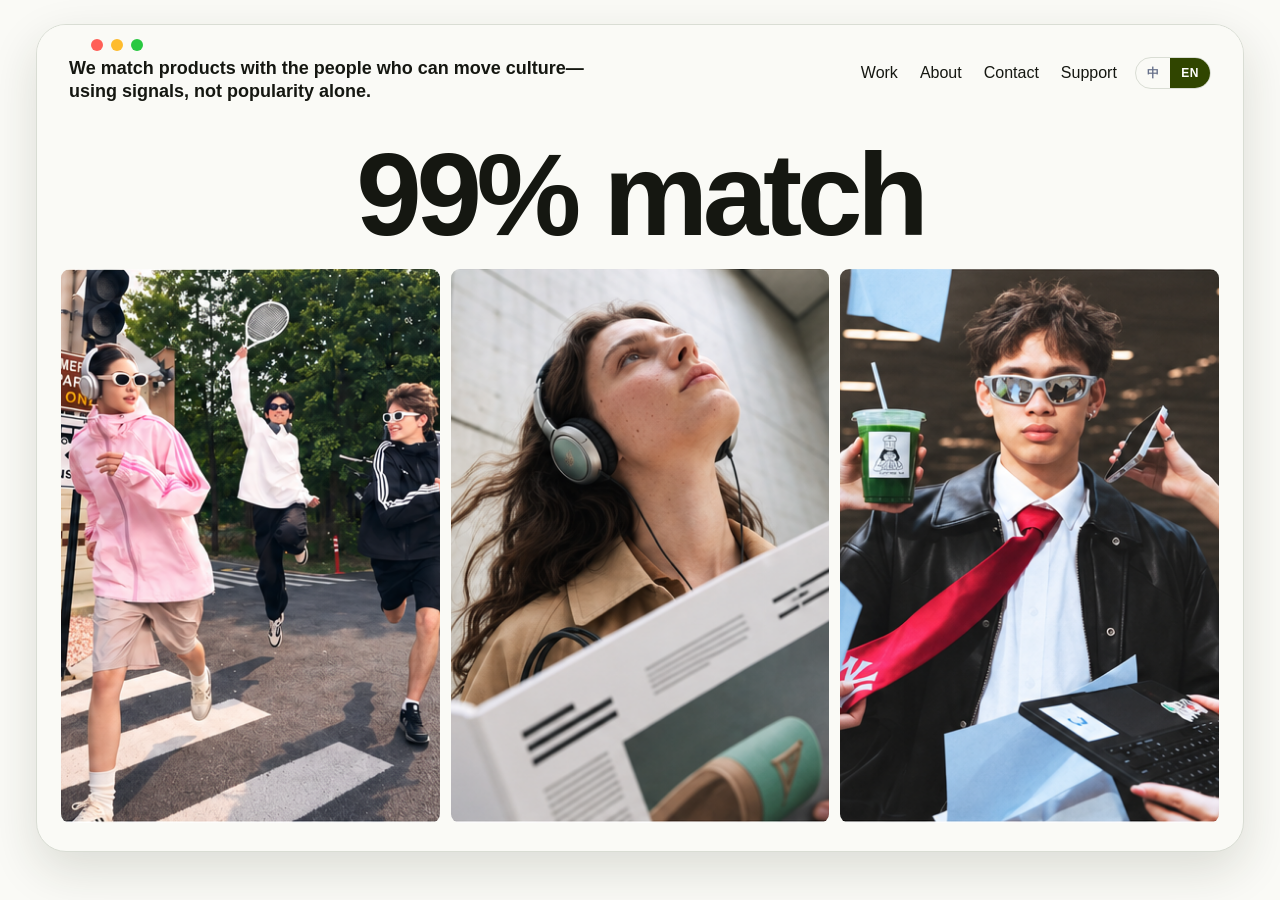
==== commit a2f54e4f: "Show the company opening first, then enter Work on click. The public PPT link should land on the com" ====
--- a/index.html
+++ b/index.html
@@ -20,7 +20,7 @@
         <p class="chrome-kicker" data-i18n="open.kicker">We match products with the people who can move culture—using signals, not popularity alone.</p>
         <div class="mnav-row">
           <nav class="mnav" aria-label="Primary">
-            <a href="work.html" data-nav="work" data-i18n="nav.work">Work</a>
+            <a href="work.html?open=1" data-nav="work" data-i18n="nav.work">Work</a>
             <a href="about.html" data-nav="about" data-i18n="nav.about">About</a>
             <a href="contact.html" data-nav="contact" data-i18n="nav.contact">Contact</a>
             <a href="support.html" data-nav="support" data-i18n="nav.support">Support</a>
--- a/css/shell.css
+++ b/css/shell.css
@@ -646,8 +646,26 @@
   font-family: inherit;
   font-size: 15px;
   font-weight: 600;
-  cursor: pointer;
-  border: 0;
+  line-height: 1;
+  cursor: pointer;
+  border: 0;
+}
+
+a.btn-primary,
+a.btn-secondary {
+  display: inline-flex;
+  align-items: center;
+  justify-content: center;
+  text-align: center;
+  text-decoration: none;
+  white-space: nowrap;
+  box-sizing: border-box;
+}
+a.btn-primary:hover,
+a.btn-secondary:hover,
+a.btn-primary:focus,
+a.btn-secondary:focus {
+  text-decoration: none;
 }
 
 .btn-primary {
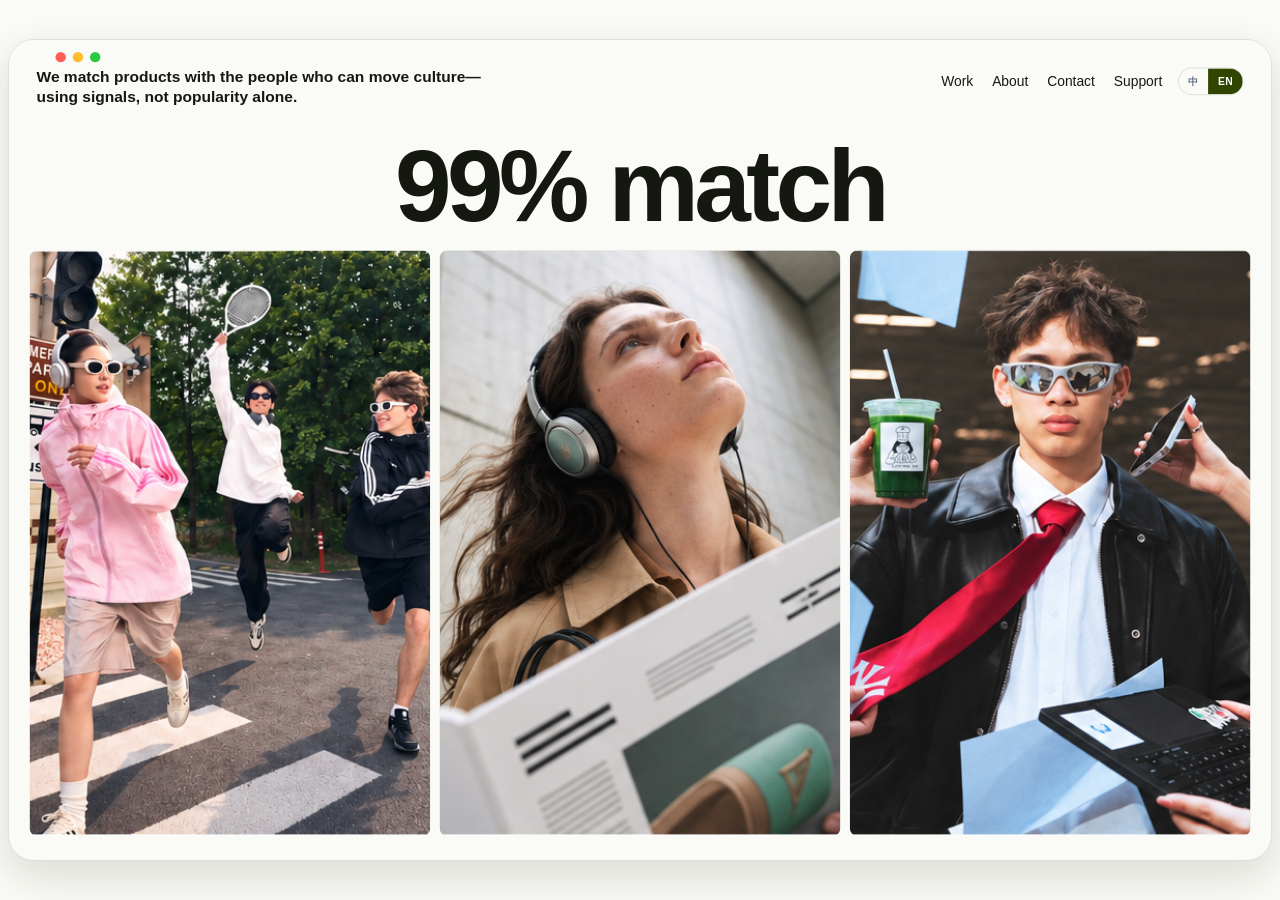
==== commit 174d5d51: "Scale the public site to fit small PPT and WPS windows. The 1464px shell was clipping the opening pa" ====
--- a/index.html
+++ b/index.html
@@ -4,10 +4,10 @@
 <meta charset="UTF-8">
 <meta name="viewport" content="width=device-width, initial-scale=1.0">
 <title>99% match</title>
-<script src="js/public-base.js"></script>
-<link rel="stylesheet" href="css/tokens.css">
-<link rel="stylesheet" href="css/shell.css">
-<link rel="stylesheet" href="css/marketing.css">
+<script src="js/public-base.js?v=fit1"></script>
+<link rel="stylesheet" href="css/tokens.css?v=fit1">
+<link rel="stylesheet" href="css/shell.css?v=fit1">
+<link rel="stylesheet" href="css/marketing.css?v=fit1">
 </head>
 <body data-page="opening">
 <div class="page">
--- a/css/tokens.css
+++ b/css/tokens.css
@@ -29,6 +29,7 @@
   --drawer-width: 400px;
   --space-page: 36px;
   --shadow-window: 0 18px 48px rgba(35, 45, 20, 0.14);
+  --app-fit: min(1, (100vw - 16px) / 1464, (100vh - 16px) / 952);
 
   --btn-height: 48px;
   --field-height: 48px;
--- a/css/shell.css
+++ b/css/shell.css
@@ -6,10 +6,13 @@
   font-family: var(--font);
   background: var(--warm-white);
   color: var(--ink);
-  min-width: 1180px;
-}
-
-body { min-height: 100vh; }
+  min-width: 0;
+  width: 100%;
+  height: 100%;
+  overflow: hidden;
+}
+
+body { min-height: 100%; }
 
 img {
   max-width: 100%;
@@ -36,19 +39,22 @@
 }
 
 .page {
-  min-height: 100vh;
+  min-height: 100%;
+  height: 100%;
   display: flex;
   justify-content: center;
-  align-items: flex-start;
-  padding: var(--space-page);
+  align-items: center;
+  padding: 0;
+  overflow: hidden;
   background: var(--warm-white);
 }
 
 .app-window {
   width: var(--window-width);
   height: var(--window-height);
-  max-width: calc(100vw - 72px);
-  max-height: calc(100vh - 72px);
+  max-width: none;
+  max-height: none;
+  flex-shrink: 0;
   border-radius: var(--window-radius);
   background: var(--warm-white);
   box-shadow: var(--shadow-window);
@@ -56,6 +62,10 @@
   overflow: hidden;
   display: flex;
   flex-direction: column;
+  transform: scale(var(--app-fit));
+  transform-origin: center center;
+  margin: calc((var(--window-height) * var(--app-fit) - var(--window-height)) / 2)
+    calc((var(--window-width) * var(--app-fit) - var(--window-width)) / 2);
 }
 
 .app-chrome {
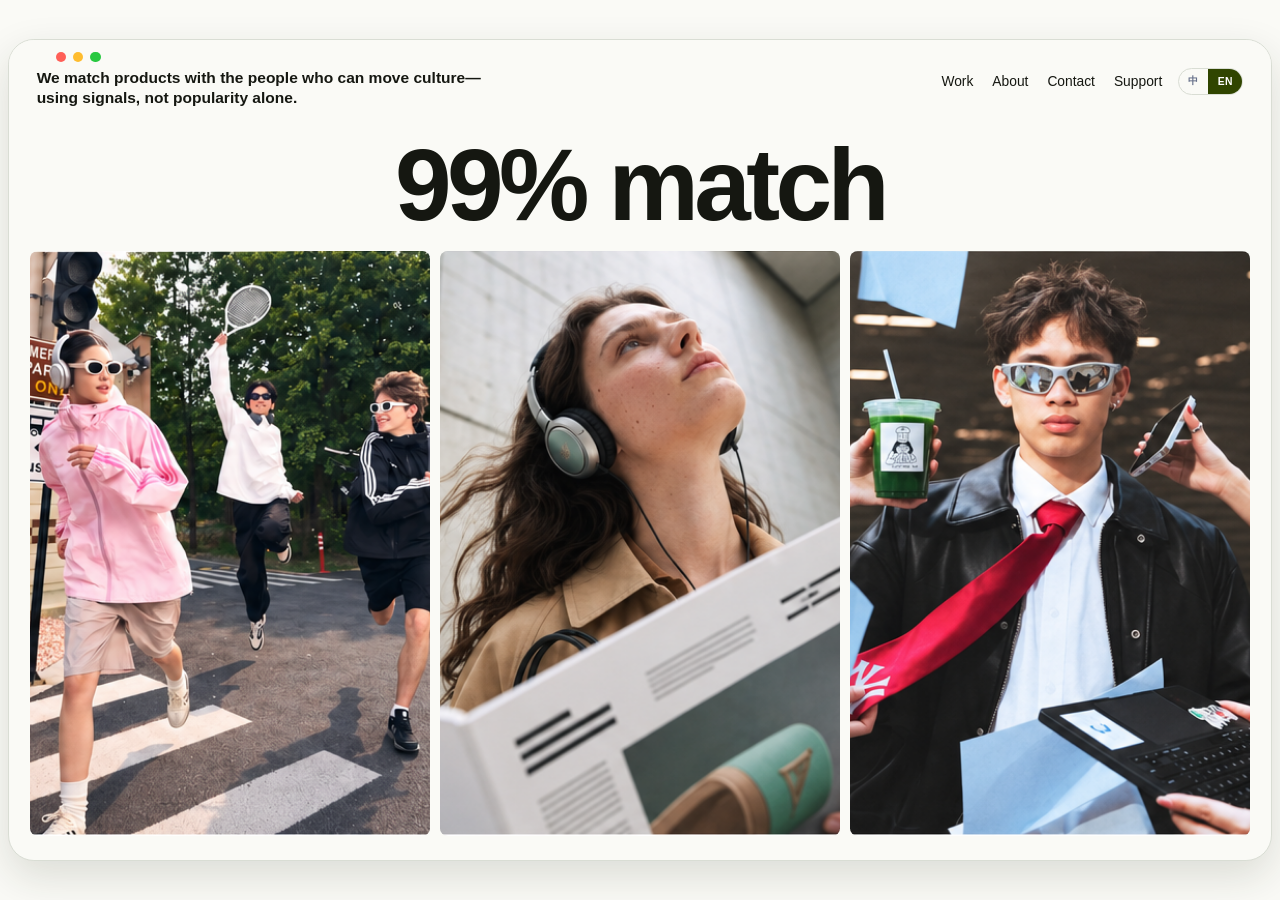
==== commit 86d2e7b7: "Make product-kind chips clickable from PPT/WPS windows. Replace transform scaling (which misses clic" ====
--- a/index.html
+++ b/index.html
@@ -4,10 +4,10 @@
 <meta charset="UTF-8">
 <meta name="viewport" content="width=device-width, initial-scale=1.0">
 <title>99% match</title>
-<script src="js/public-base.js?v=fit1"></script>
-<link rel="stylesheet" href="css/tokens.css?v=fit1">
-<link rel="stylesheet" href="css/shell.css?v=fit1">
-<link rel="stylesheet" href="css/marketing.css?v=fit1">
+<script src="js/public-base.js?v=kind1"></script>
+<link rel="stylesheet" href="css/tokens.css?v=kind1">
+<link rel="stylesheet" href="css/shell.css?v=kind1">
+<link rel="stylesheet" href="css/marketing.css?v=kind1">
 </head>
 <body data-page="opening">
 <div class="page">
--- a/css/shell.css
+++ b/css/shell.css
@@ -62,10 +62,8 @@
   overflow: hidden;
   display: flex;
   flex-direction: column;
-  transform: scale(var(--app-fit));
-  transform-origin: center center;
-  margin: calc((var(--window-height) * var(--app-fit) - var(--window-height)) / 2)
-    calc((var(--window-width) * var(--app-fit) - var(--window-width)) / 2);
+  zoom: var(--app-fit);
+  margin: 0;
 }
 
 .app-chrome {
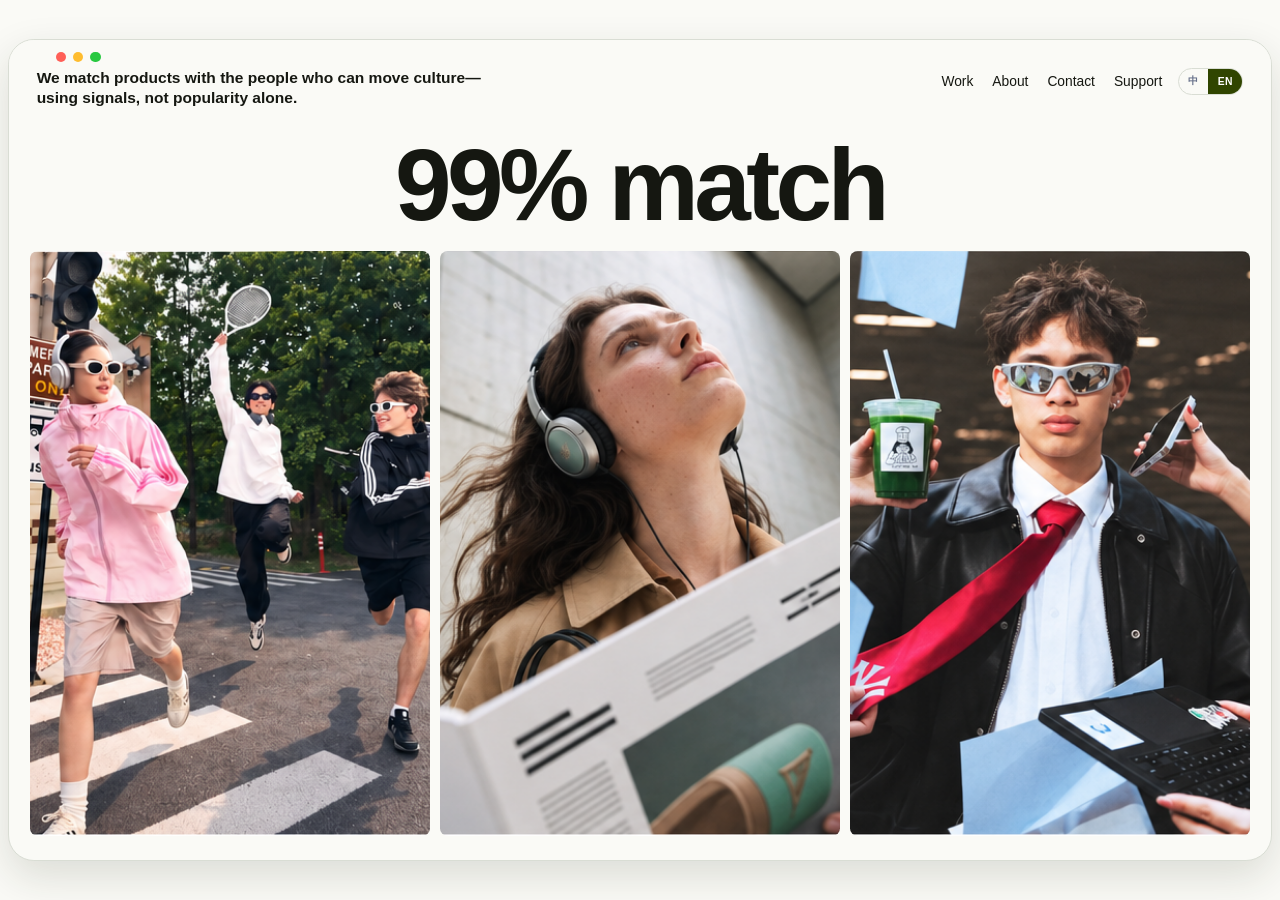
==== commit ebd3c0d4: "Tighten contact URL lockup and fill candidate rails. Stack the demo site address to match the page t" ====
--- a/index.html
+++ b/index.html
@@ -7,7 +7,7 @@
 <script src="js/public-base.js?v=kind1"></script>
 <link rel="stylesheet" href="css/tokens.css?v=kind1">
 <link rel="stylesheet" href="css/shell.css?v=kind1">
-<link rel="stylesheet" href="css/marketing.css?v=kind1">
+<link rel="stylesheet" href="css/marketing.css?v=rail2">
 </head>
 <body data-page="opening">
 <div class="page">
--- a/css/marketing.css
+++ b/css/marketing.css
@@ -321,8 +321,36 @@
 .demo-block a {
   color: var(--ink);
   font-weight: 700;
-  font-size: 20px;
   text-decoration: none;
+}
+
+.demo-url {
+  margin: 4px 0 10px;
+  line-height: 0.92;
+}
+
+.demo-url-local {
+  display: block;
+  font-size: 13px;
+  font-weight: 700;
+  letter-spacing: 0.16em;
+  text-transform: uppercase;
+  color: var(--slate);
+  margin-bottom: 6px;
+}
+
+.demo-url-host {
+  display: block;
+  font-size: clamp(26px, 2.5vw, 34px);
+  font-weight: 700;
+  letter-spacing: -0.05em;
+  color: var(--ink);
+  word-break: keep-all;
+}
+
+.demo-url-host:hover,
+.demo-url-local:hover {
+  color: var(--olive-700);
 }
 
 .contact-topics {
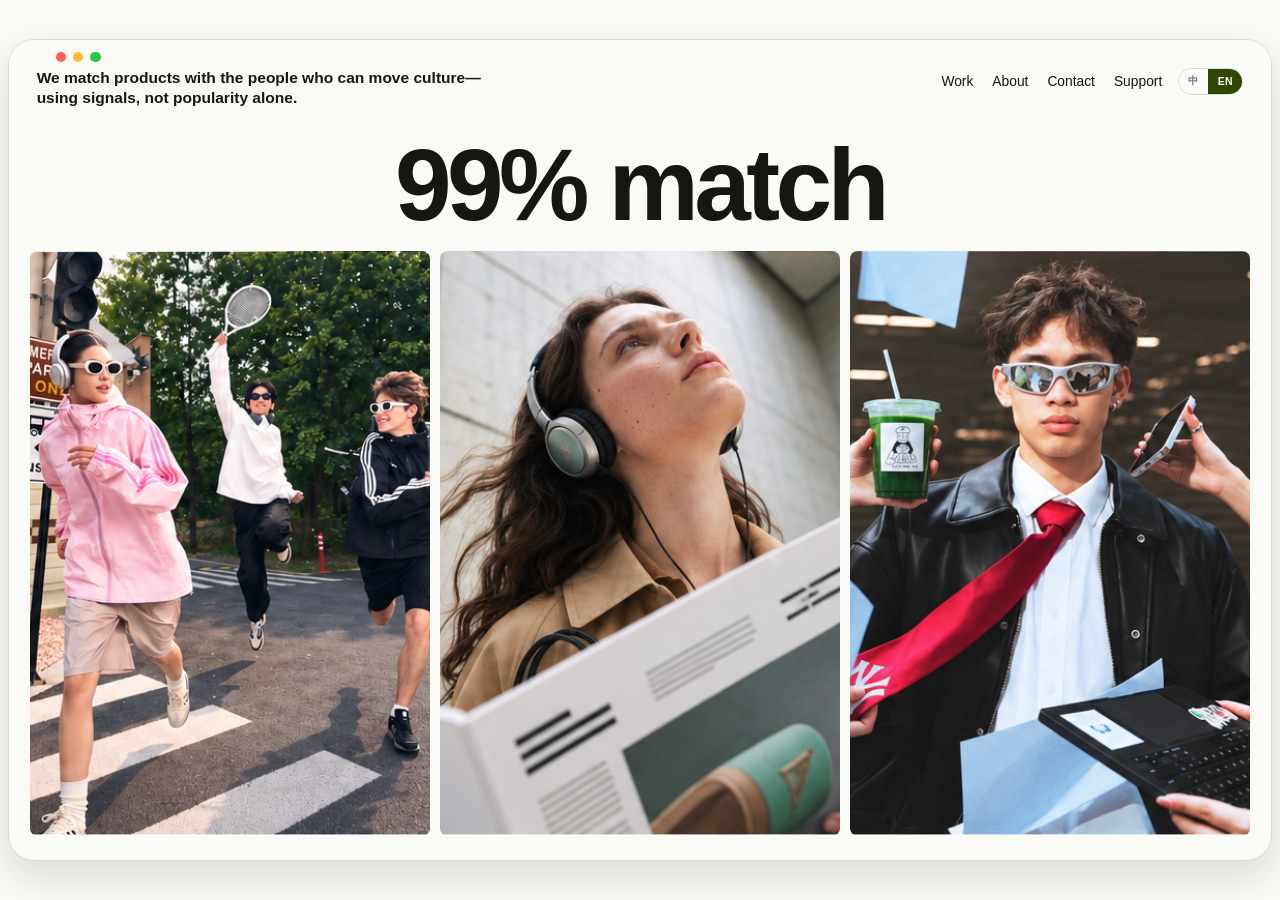
==== commit 576c3da4: "Fill the contact left column with a briefing illustration. Place the tablet photo in the leftover sp" ====
--- a/index.html
+++ b/index.html
@@ -7,7 +7,7 @@
 <script src="js/public-base.js?v=kind1"></script>
 <link rel="stylesheet" href="css/tokens.css?v=kind1">
 <link rel="stylesheet" href="css/shell.css?v=kind1">
-<link rel="stylesheet" href="css/marketing.css?v=rail2">
+<link rel="stylesheet" href="css/marketing.css?v=visual3">
 </head>
 <body data-page="opening">
 <div class="page">
--- a/css/marketing.css
+++ b/css/marketing.css
@@ -289,33 +289,53 @@
 }
 
 .contact-left {
-  padding: 28px 36px 24px;
+  padding: 20px 32px 16px;
   border-right: 1px solid var(--border);
   display: flex;
   flex-direction: column;
+  min-height: 0;
 }
 
 .contact-left h1 {
-  margin: 0 0 12px;
-  font-size: clamp(48px, 4.4vw, 64px);
+  margin: 0 0 8px;
+  font-size: clamp(34px, 3.3vw, 48px);
   font-weight: 700;
   line-height: 0.98;
   letter-spacing: -0.03em;
 }
 
 .contact-left .lede {
-  margin: 0 0 22px;
-  font-size: 17px;
-  line-height: 1.45;
-  color: var(--slate);
-  max-width: 34ch;
+  margin: 0 0 12px;
+  font-size: 15px;
+  line-height: 1.4;
+  color: var(--slate);
+  max-width: 38ch;
+}
+
+.contact-visual {
+  position: relative;
+  margin: 0 0 12px;
+  flex: 1 1 0;
+  min-height: 168px;
+  border-radius: 16px;
+  overflow: hidden;
+  background: #c8d0c3;
+}
+
+.contact-visual img {
+  width: 100%;
+  height: 100%;
+  display: block;
+  object-fit: cover;
+  object-position: 40% 10%;
 }
 
 .demo-block {
   border-top: 1px solid var(--border);
   border-bottom: 1px solid var(--border);
-  padding: 16px 0;
-  margin-top: auto;
+  padding: 12px 0;
+  margin-top: 0;
+  flex-shrink: 0;
 }
 
 .demo-block a {
@@ -341,7 +361,7 @@
 
 .demo-url-host {
   display: block;
-  font-size: clamp(26px, 2.5vw, 34px);
+  font-size: clamp(22px, 2.1vw, 28px);
   font-weight: 700;
   letter-spacing: -0.05em;
   color: var(--ink);
@@ -354,9 +374,10 @@
 }
 
 .contact-topics {
-  margin: 16px 0 0;
-  font-size: 13px;
-  color: var(--slate);
+  margin: 10px 0 0;
+  font-size: 13px;
+  color: var(--slate);
+  flex-shrink: 0;
 }
 
 .contact-right {
